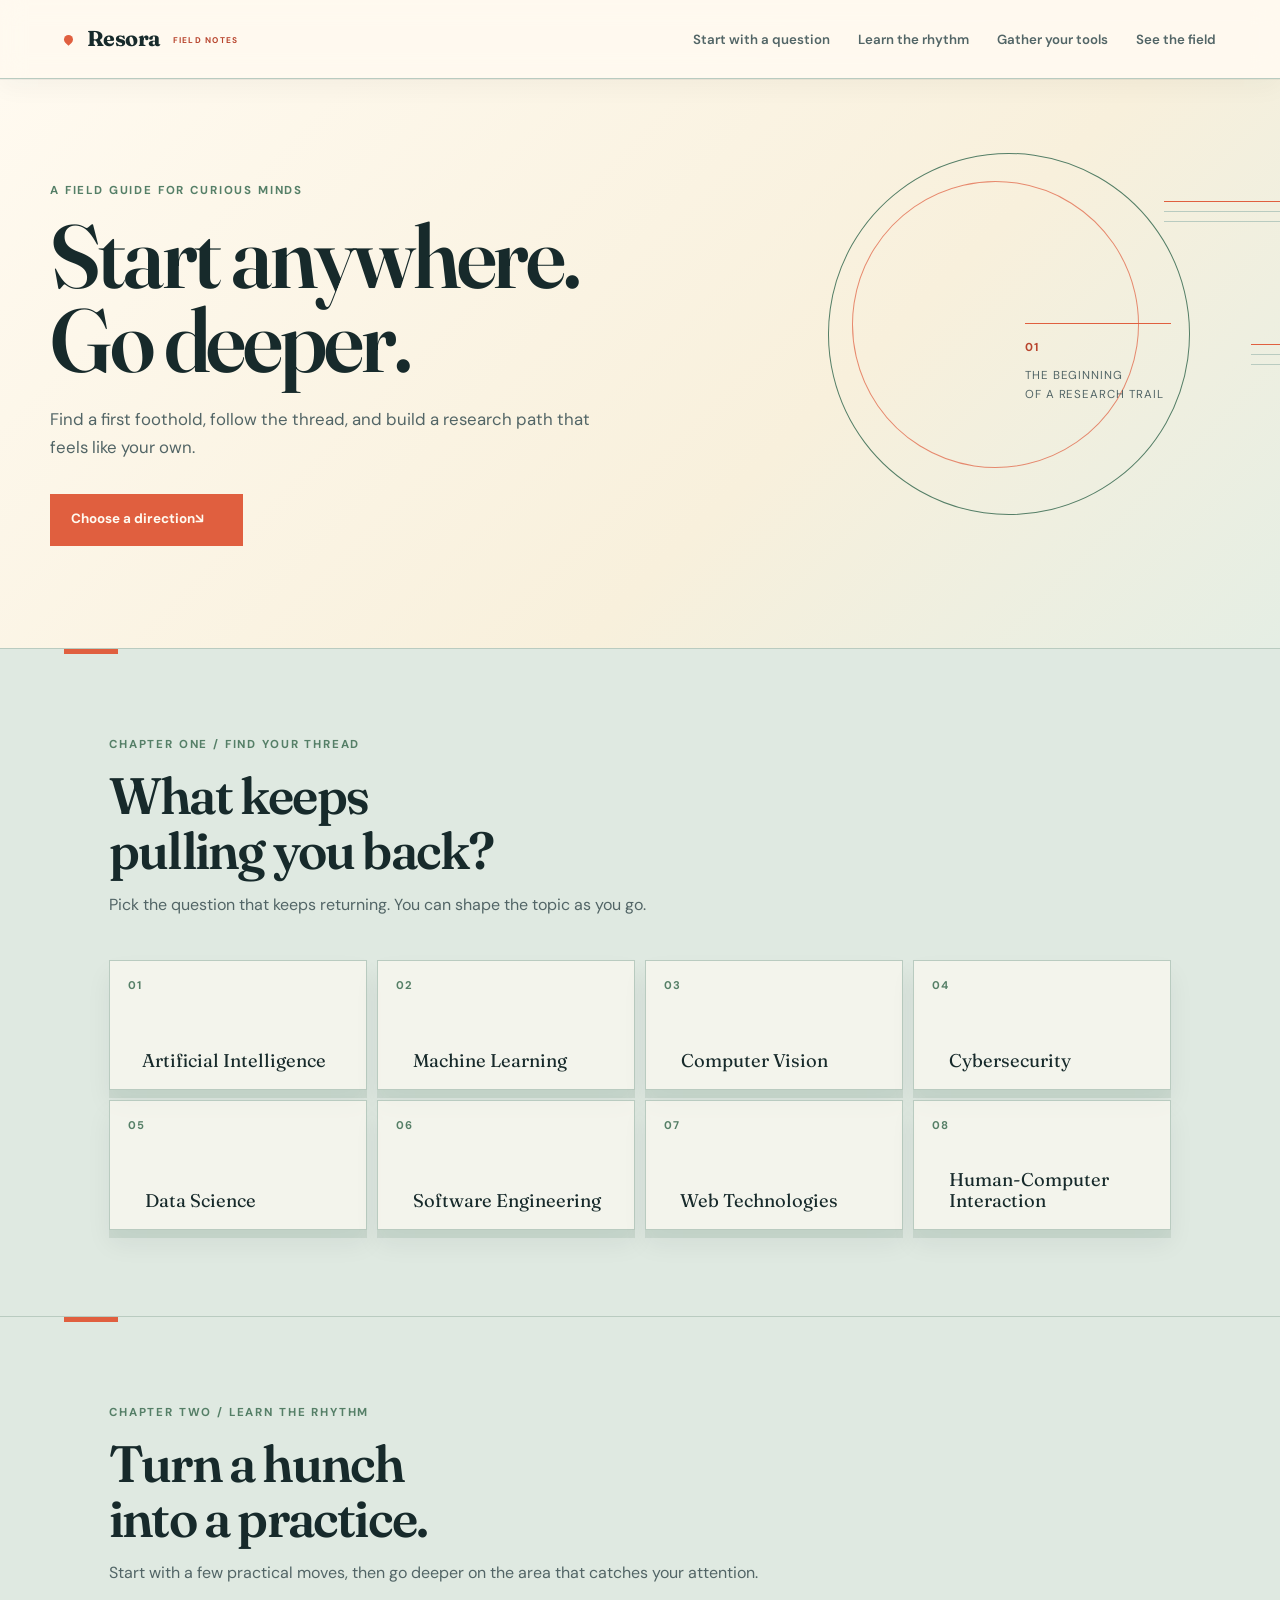
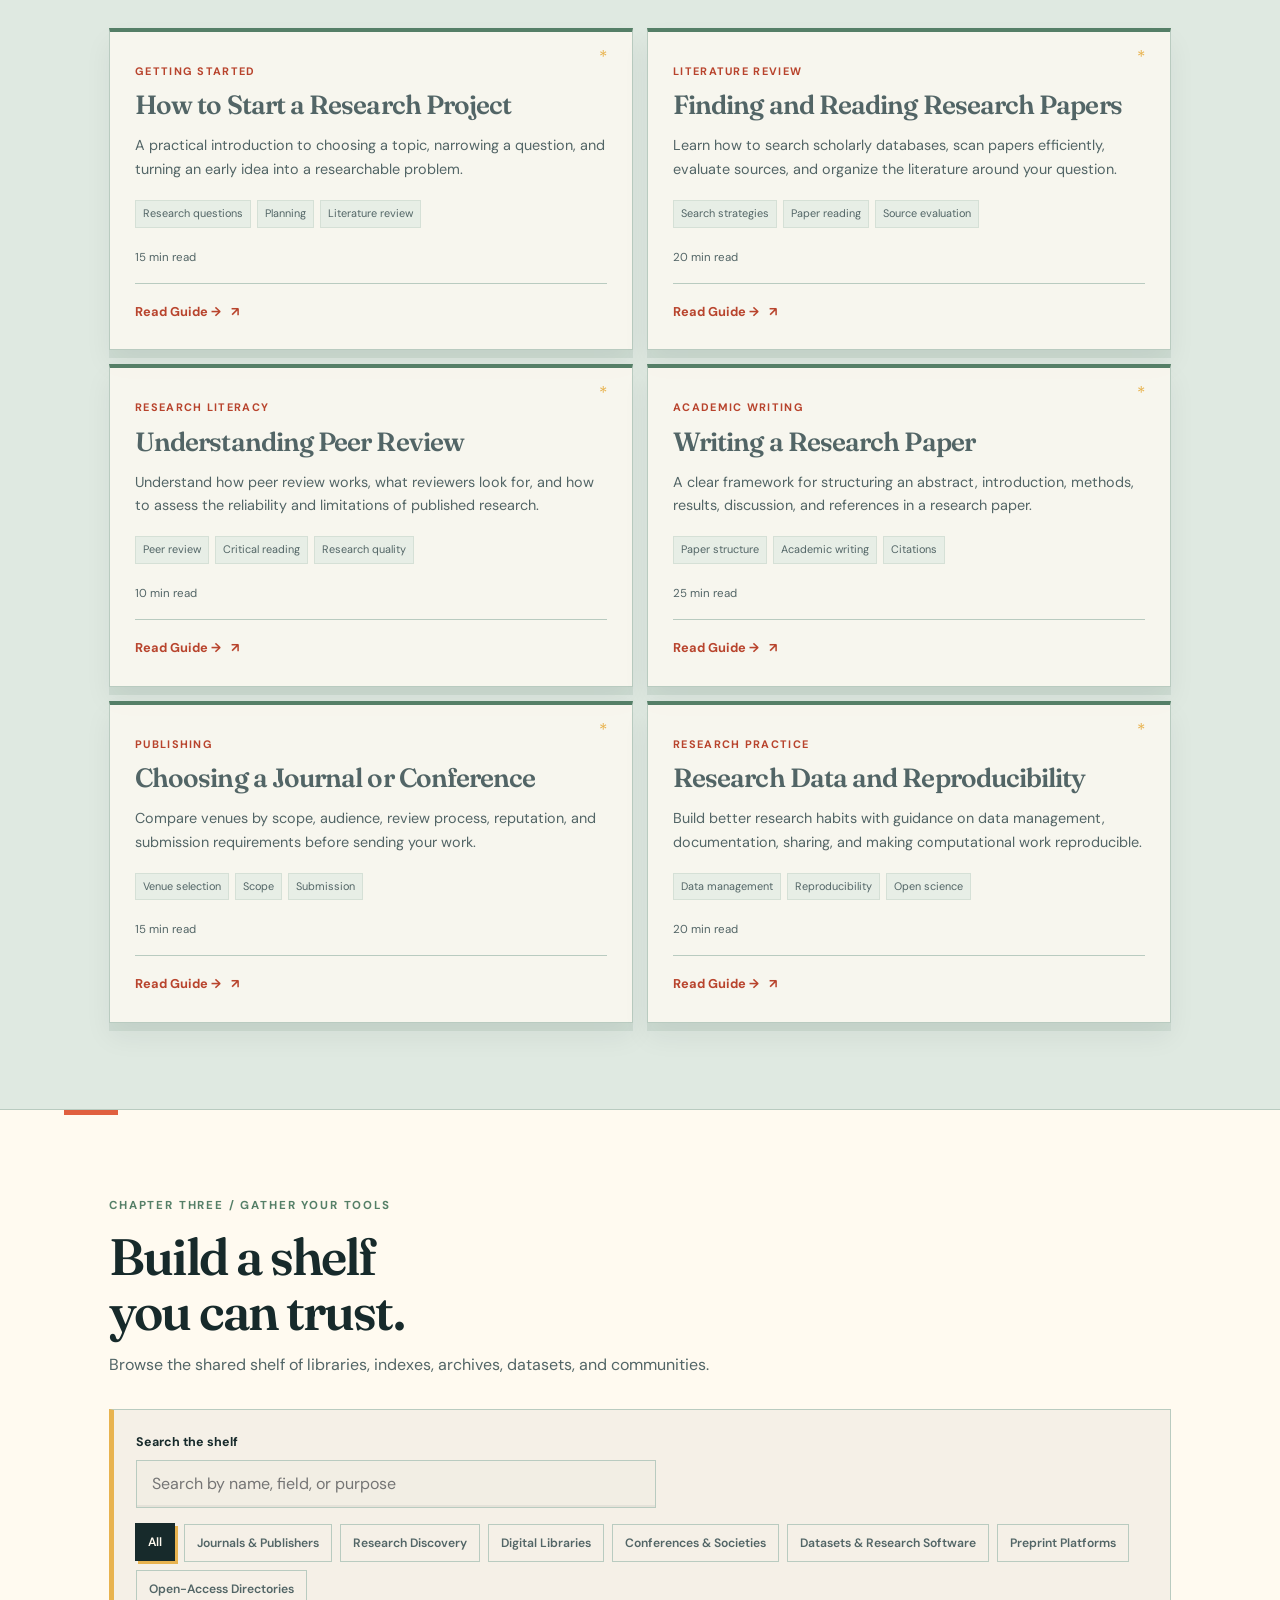
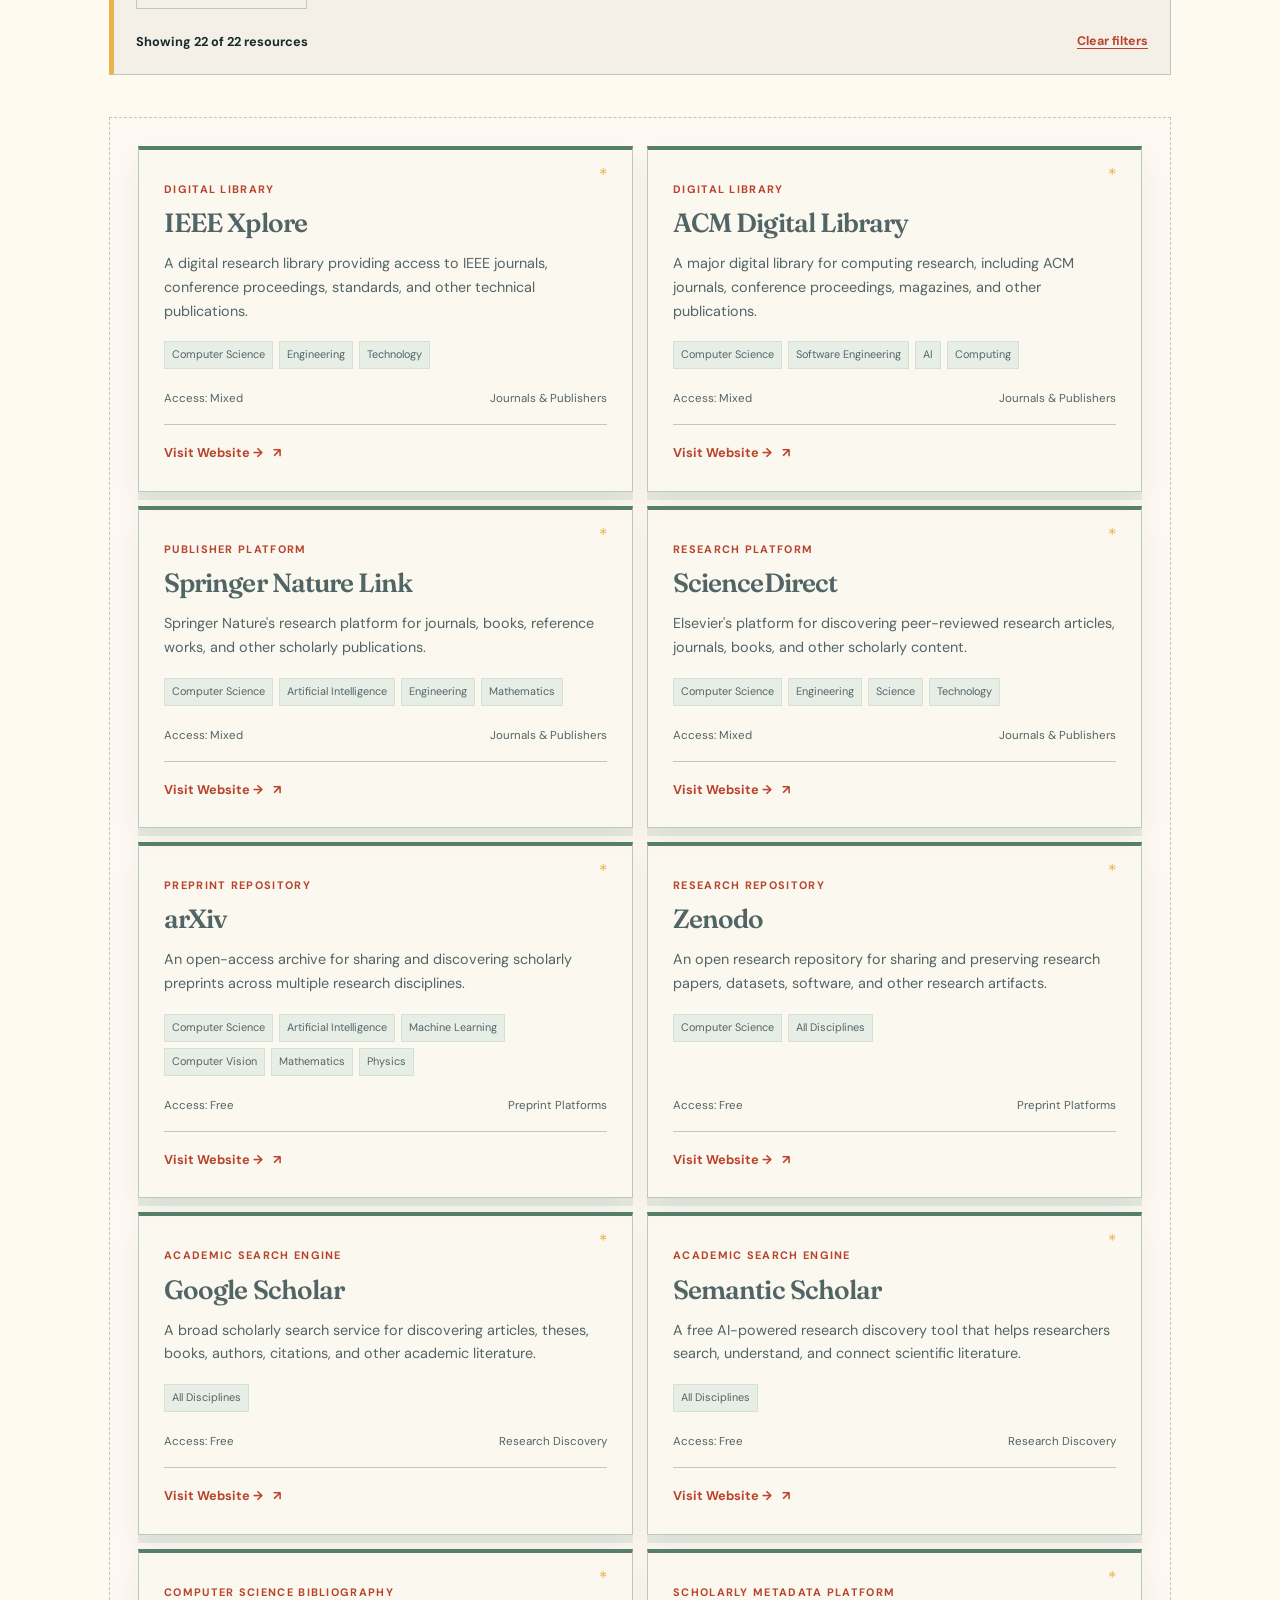
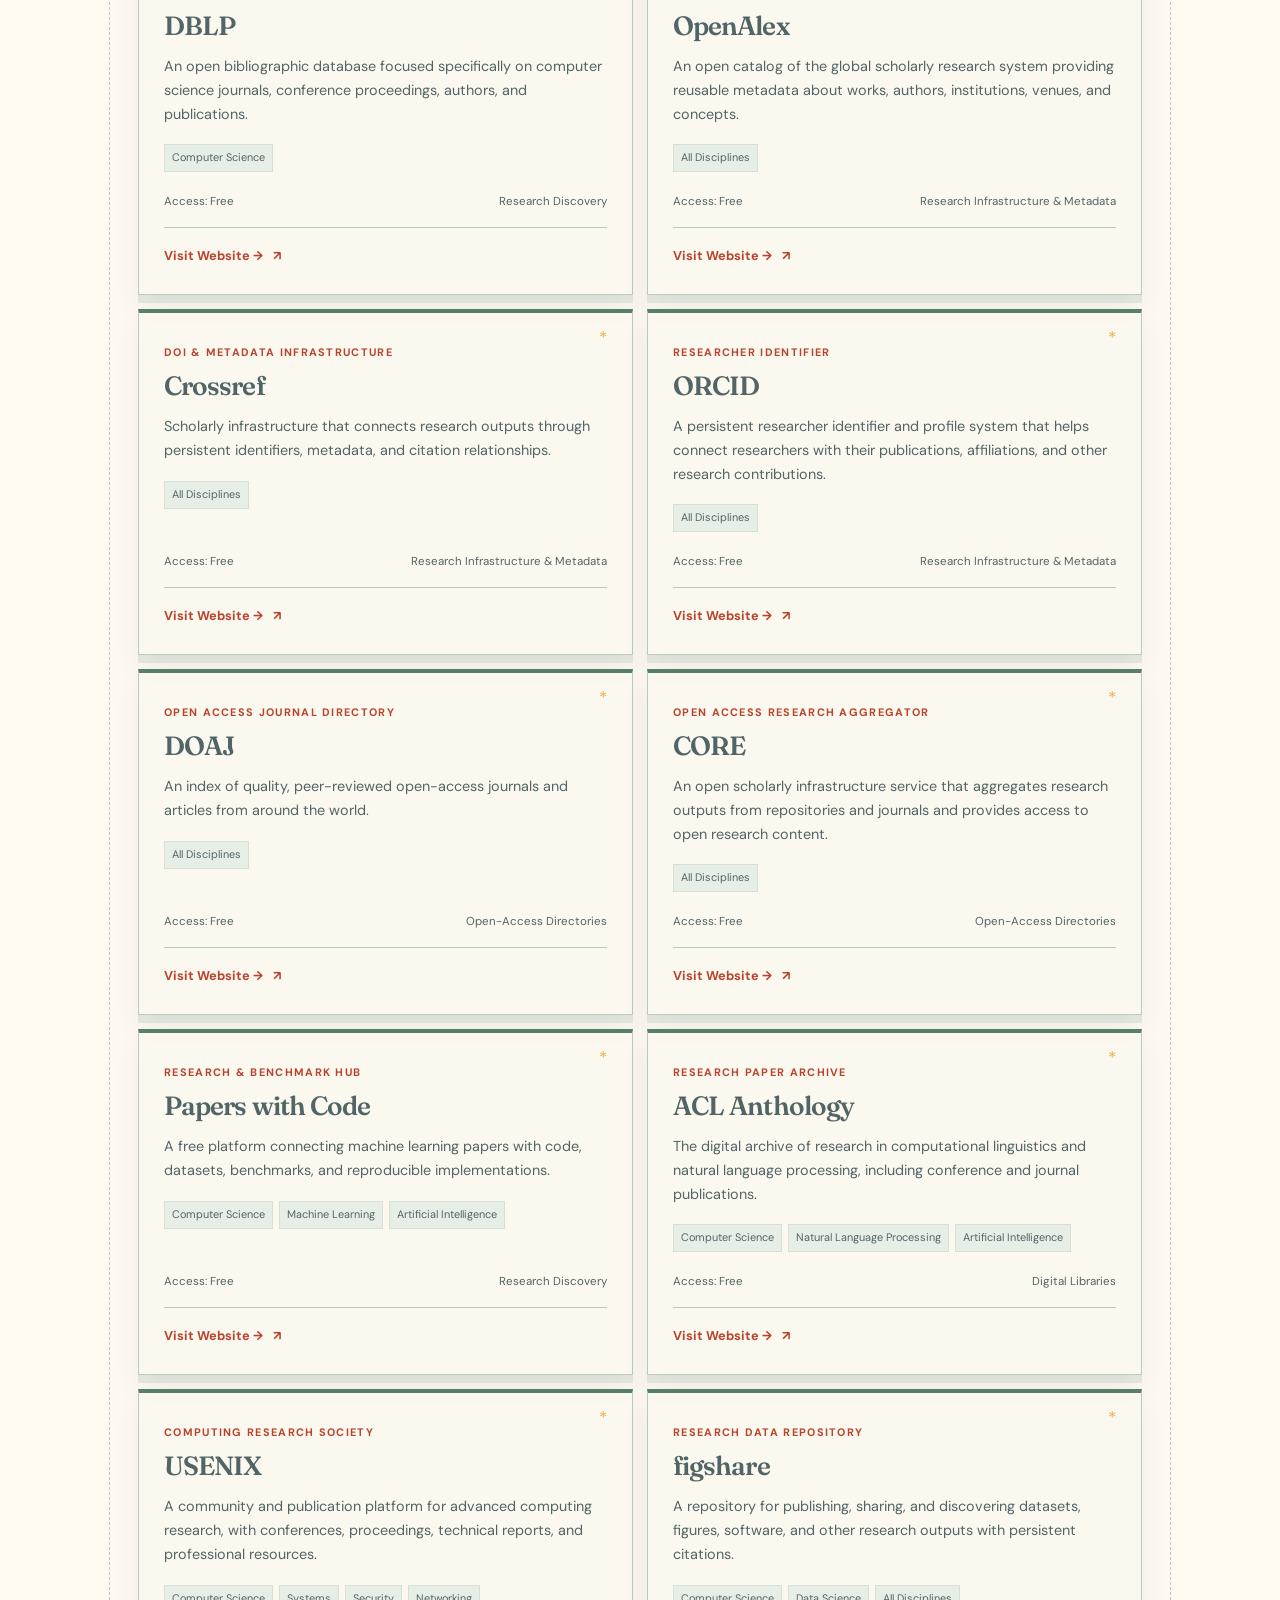
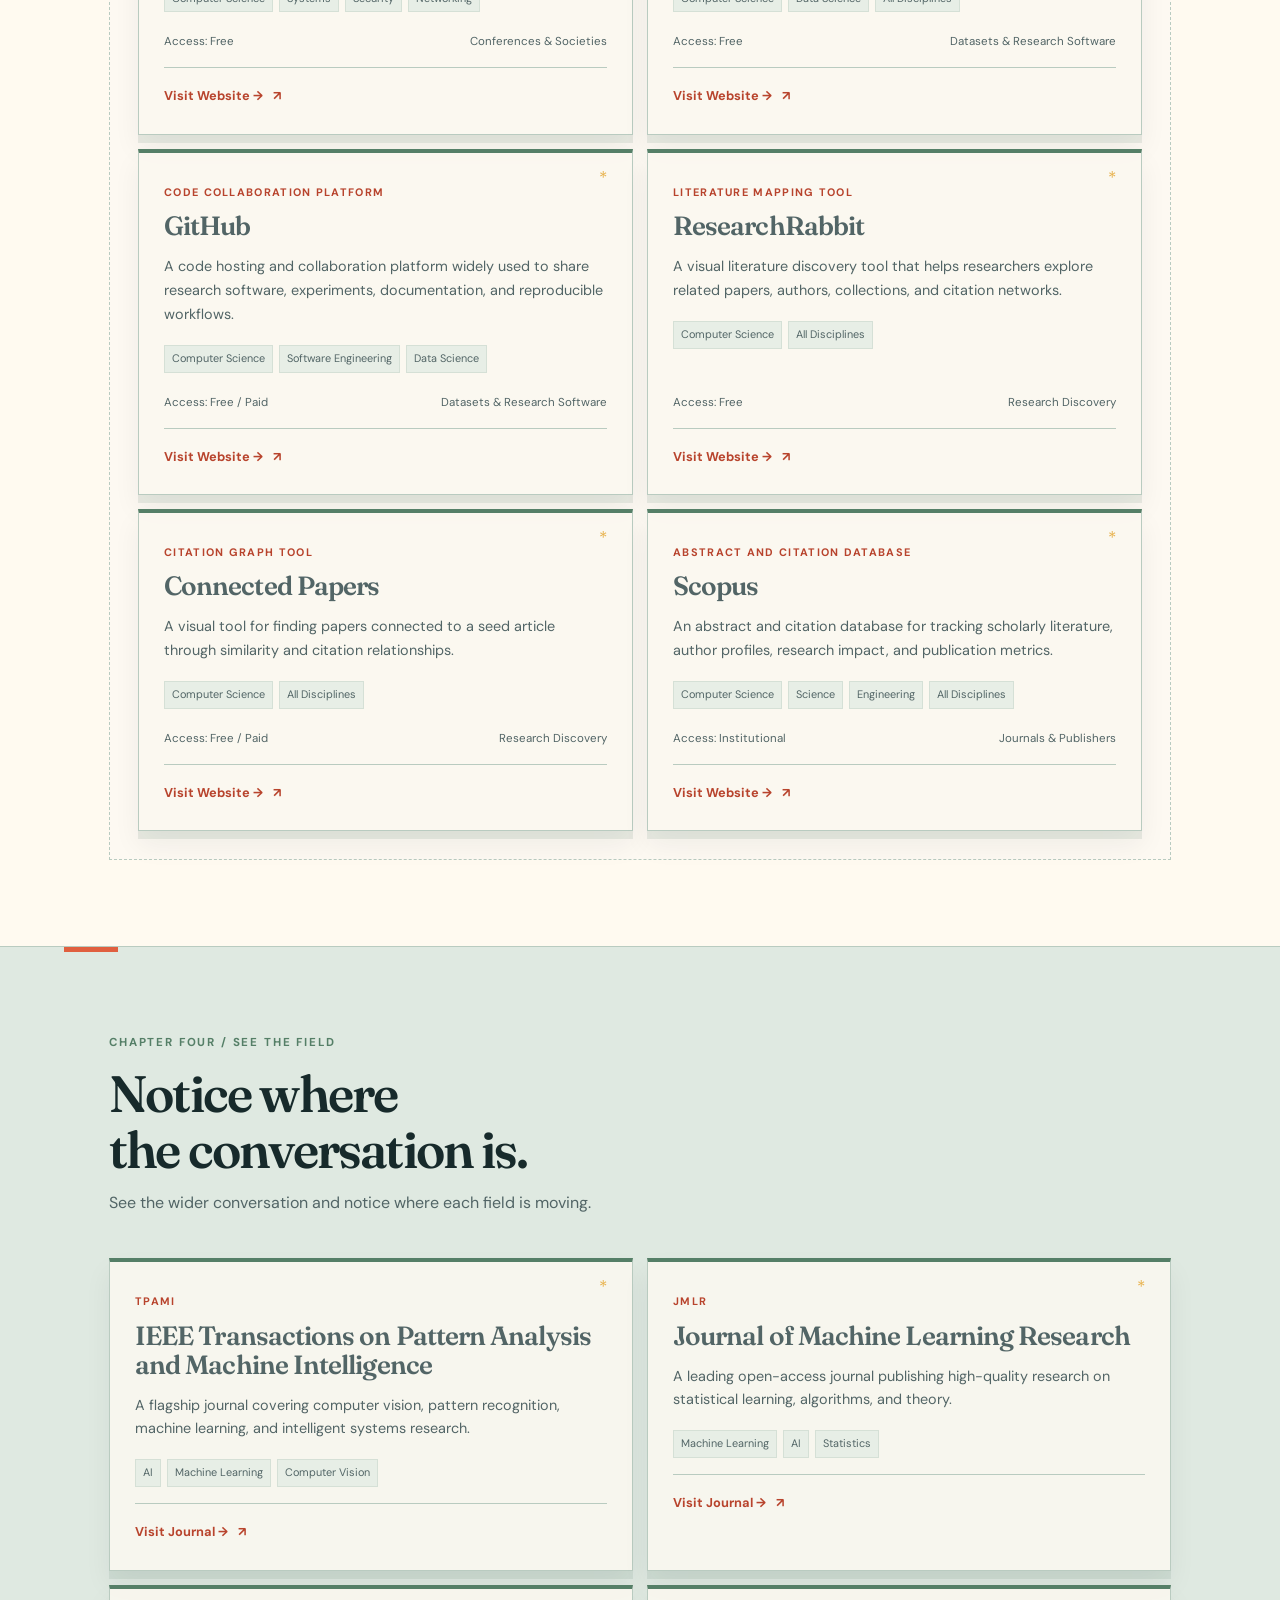
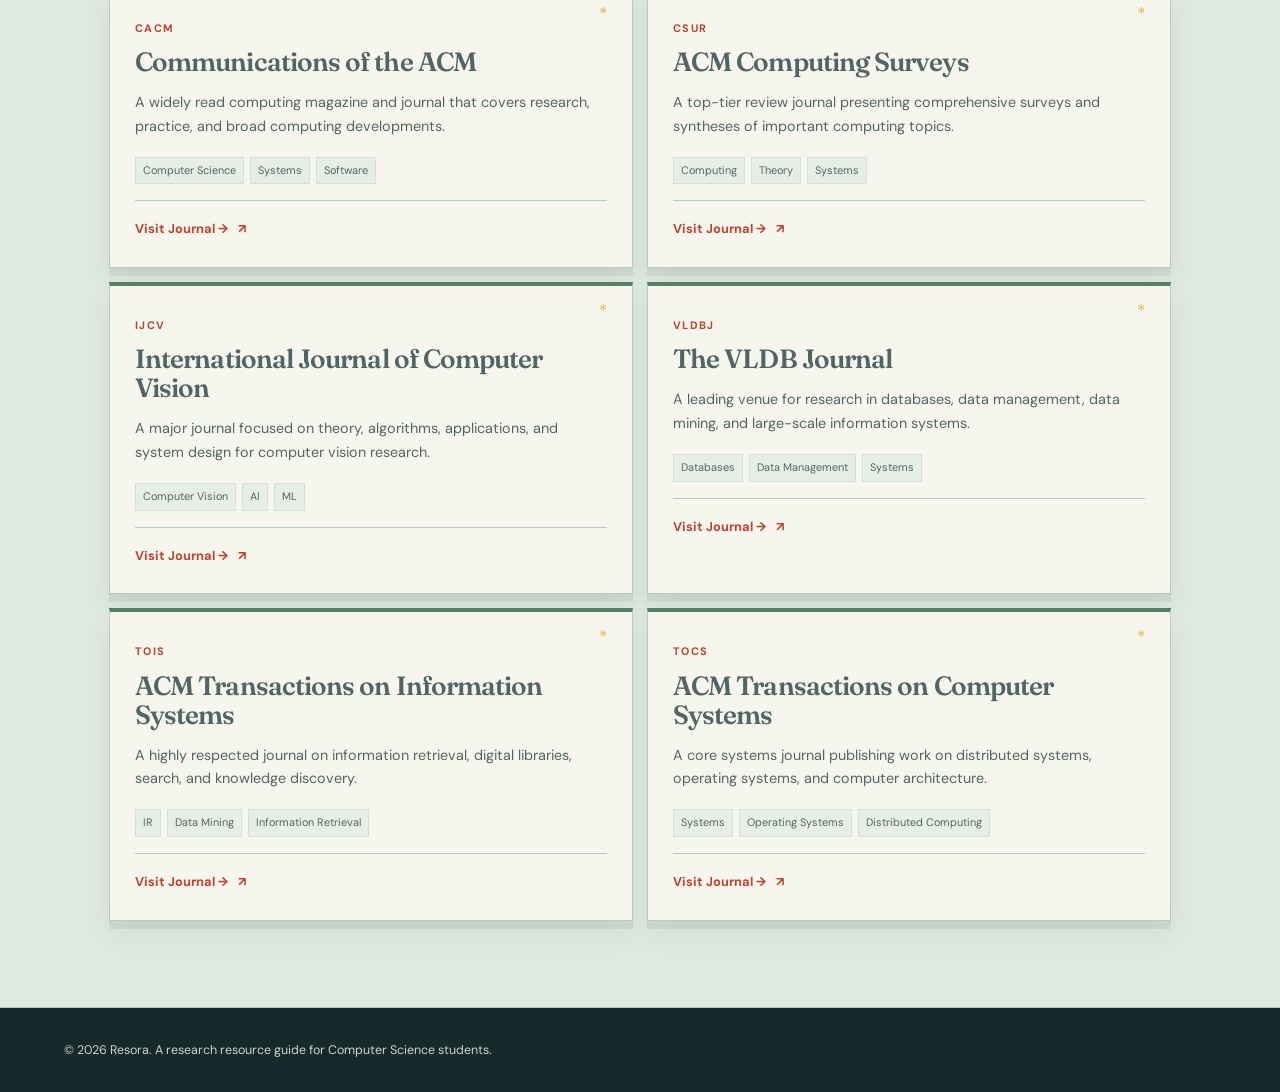
==== index.html @ 079762fa "feat: add resource filter status and clear filters functionality" ====
<!DOCTYPE html>
<html lang="en">
  <head>
    <meta charset="UTF-8" />
    <meta
      name="viewport"
      content="width=device-width, initial-scale=1.0"
    />
    <meta
      name="description"
      content="A curated research resource directory for Computer Science students."
    />
    <title>Resora | Find Your Way Into Research</title>
    <link rel="icon" type="image/png" href="assets/favicon.png" />
    <link rel="stylesheet" href="style.css" />
  </head>

  <body>
    <header>
      <nav>
        <a href="/" aria-label="Research Resources Home">
          Resora
        </a>

        <ul>
          <li>
            <a href="#areas">Start with a question</a>
          </li>
          <li>
            <a href="#guides">Learn the rhythm</a>
          </li>
          <li>
            <a href="#resources">Gather your tools</a>
          </li>
          <li>
            <a href="#journals">See the field</a>
          </li>
        </ul>
      </nav>
    </header>

    <main>
      <section id="hero">
        <div>
          <p class="eyebrow">A field guide for curious minds</p>

          <h1>
            Start anywhere.<br />
            Go deeper.
          </h1>

          <p>
            Find a first foothold, follow the thread, and build a research path
            that feels like your own.
          </p>

          <a href="#areas">Choose a direction <span aria-hidden="true">↘</span></a>
        </div>

        <div class="hero-note" aria-hidden="true">
          <span>01</span>
          <p>the beginning<br />of a research trail</p>
        </div>
      </section>

      <section id="areas">
        <div>
          <p class="eyebrow">Chapter one / find your thread</p>

          <h2>What keeps<br />pulling you back?</h2>

          <p>
            Pick the question that keeps returning. You can shape the topic as
            you go.
          </p>
        </div>

        <div class="area-list">
          <a class="area-card" href="area.html?topic=artificial-intelligence"><span>01</span>Artificial Intelligence</a>
          <a class="area-card" href="area.html?topic=machine-learning"><span>02</span>Machine Learning</a>
          <a class="area-card" href="area.html?topic=computer-vision"><span>03</span>Computer Vision</a>
          <a class="area-card" href="area.html?topic=cybersecurity"><span>04</span>Cybersecurity</a>
          <a class="area-card" href="area.html?topic=data-science"><span>05</span>Data Science</a>
          <a class="area-card" href="area.html?topic=software-engineering"><span>06</span>Software Engineering</a>
          <a class="area-card" href="area.html?topic=web-technologies"><span>07</span>Web Technologies</a>
          <a class="area-card" href="area.html?topic=human-computer-interaction"><span>08</span>Human-Computer Interaction</a>
        </div>
      </section>

      <section id="guides">
        <div>
          <p class="eyebrow">Chapter two / learn the rhythm</p>

          <h2>Turn a hunch<br />into a practice.</h2>

          <p>
            Start with a few practical moves, then go deeper on the area that
            catches your attention.
          </p>
        </div>

        <div id="guide-list">
          <!-- Guide cards will be added with JavaScript -->
        </div>
      </section>

      <section id="resources">
        <div>
          <p class="eyebrow">Chapter three / gather your tools</p>

          <h2>Build a shelf<br />you can trust.</h2>

          <p>
            Browse the shared shelf of libraries, indexes, archives, datasets,
            and communities.
          </p>

          <div class="resource-controls">
            <label class="search-label" for="search-input">Search the shelf</label>
            <input id="search-input" type="search" placeholder="Search by name, field, or purpose" autocomplete="off" />

            <div class="category-list" aria-label="Filter by category">
              <button class="category-btn active" type="button" data-category="All">All</button>
              <button class="category-btn" type="button" data-category="Journals & Publishers">Journals & Publishers</button>
              <button class="category-btn" type="button" data-category="Research Discovery">Research Discovery</button>
              <button class="category-btn" type="button" data-category="Digital Libraries">Digital Libraries</button>
              <button class="category-btn" type="button" data-category="Conferences & Societies">Conferences & Societies</button>
              <button class="category-btn" type="button" data-category="Datasets & Research Software">Datasets & Research Software</button>
              <button class="category-btn" type="button" data-category="Preprint Platforms">Preprint Platforms</button>
              <button class="category-btn" type="button" data-category="Open-Access Directories">Open-Access Directories</button>
            </div>

            <div class="resource-filter-status">
              <p id="resource-count" role="status" aria-live="polite"></p>
              <button id="clear-filters" class="clear-filters" type="button">Clear filters</button>
            </div>
          </div>
        </div>

        <div id="resource-container">
          <!-- Resource cards will be added with JavaScript -->
        </div>
      </section>

      <section id="journals">
        <div>
          <p class="eyebrow">Chapter four / see the field</p>

          <h2>Notice where<br />the conversation is.</h2>

          <p>
            See the wider conversation and notice where each field is moving.
          </p>
        </div>

        <div id="journal-list">
          <!-- Journal cards will be added with JavaScript -->
        </div>
      </section>
    </main>

    <footer>
      <p>
        &copy; 2026 Resora. A research resource guide for Computer Science
        students.
      </p>
    </footer>
    
    <script type="module" src="script.js"></script>
  </body>
</html>
---- style.css ----
@import url('https://fonts.googleapis.com/css2?family=DM+Sans:wght@400;500;600;700&family=Fraunces:opsz,wght@9..144,500;9..144,600;9..144,700&display=swap');

:root {
  --ink: #172a2b;
  --ink-soft: #526566;
  --paper: #f2eee4;
  --paper-light: #fffaf0;
  --paper-deep: #dfe9e1;
  --line: #b9cbc0;
  --accent: #e05f3f;
  --accent-dark: #b8442d;
  --moss: #557f67;
  --signal: #e8b34f;
  --shadow: 0 16px 34px rgba(23, 42, 43, 0.1);
  --max-width: 1180px;
  --serif: "Fraunces", Georgia, serif;
  --sans: "DM Sans", Arial, sans-serif;
}

* {
  margin: 0;
  padding: 0;
  box-sizing: border-box;
}

html {
  scroll-behavior: smooth;
}

body {
  min-width: 320px;
  color: var(--ink);
  background: var(--paper);
  font-family: var(--sans);
  line-height: 1.65;
  background-image: linear-gradient(145deg, rgba(255, 250, 240, 0.7), rgba(223, 233, 225, 0.42));
}

a {
  color: inherit;
  text-decoration: none;
}

button,
input,
select,
textarea {
  font: inherit;
}

header {
  position: sticky;
  top: 0;
  z-index: 10;
  border-bottom: 1px solid var(--line);
  background: rgba(255, 250, 240, 0.9);
  box-shadow: 0 1px 0 rgba(23, 42, 43, 0.05), 0 8px 24px rgba(23, 42, 43, 0.04);
  backdrop-filter: blur(12px);
}

nav,
main > section > div,
footer > p {
  width: min(90%, var(--max-width));
  margin: 0 auto;
}

nav {
  min-height: 78px;
  display: flex;
  align-items: center;
  justify-content: space-between;
  gap: 32px;
}

nav > a {
  color: var(--ink);
  font-family: var(--serif);
  font-size: 1.35rem;
  font-weight: 700;
  letter-spacing: -0.02em;
}

nav > a::after {
  margin-left: 9px;
  color: var(--accent-dark);
  content: "FIELD NOTES";
  font-family: var(--sans);
  font-size: 0.52rem;
  letter-spacing: 0.15em;
  vertical-align: middle;
}

nav > a::before {
  display: inline-block;
  width: 9px;
  height: 9px;
  margin: 0 10px 2px 0;
  content: "";
  background: var(--accent);
  border-radius: 50% 50% 50% 0;
  transform: rotate(-45deg);
}

nav ul {
  display: flex;
  gap: 28px;
  list-style: none;
}

nav li a {
  position: relative;
  color: var(--ink-soft);
  font-size: 0.83rem;
  font-weight: 600;
}

nav li a::after {
  position: absolute;
  right: 0;
  bottom: -8px;
  left: 0;
  height: 2px;
  content: "";
  background: var(--accent);
  transform: scaleX(0);
  transform-origin: left;
  transition: transform 180ms ease;
}

nav li a:hover,
nav li a:focus-visible {
  color: var(--accent-dark);
}

nav li a:hover::after,
nav li a:focus-visible::after {
  transform: scaleX(1);
}

main > section {
  position: relative;
  padding: 86px 50px;
  border-bottom: 1px solid var(--line);
}

main > section:not(#hero)::before {
  position: absolute;
  top: 0;
  left: max(5%, calc((100% - var(--max-width)) / 2));
  width: 54px;
  height: 5px;
  content: "";
  background: var(--accent);
}

main > section > div > p:first-child {
  margin-bottom: 14px;
  color: var(--moss);
  font-size: 0.72rem;
  font-weight: 700;
  letter-spacing: 0.16em;
  text-transform: uppercase;
}

h1,
h2,
h3 {
  font-family: var(--serif);
  font-weight: 600;
  letter-spacing: -0.035em;
}

h2 {
  margin-bottom: 13px;
  font-size: clamp(2rem, 4vw, 3.25rem);
  line-height: 1.08;
}

main > section > div > p:nth-of-type(2) {
  max-width: 650px;
  color: var(--ink-soft);
}

.resource-controls {
  margin-top: 30px;
  padding: 22px;
  border: 1px solid var(--line);
  border-left: 5px solid var(--signal);
  background: rgba(242, 238, 228, 0.72);
}

.search-label {
  display: block;
  margin-bottom: 8px;
  color: var(--ink);
  font-size: 0.78rem;
  font-weight: 700;
}

#search-input {
  width: min(100%, 520px);
  min-height: 48px;
  padding: 0 15px;
  border: 1px solid var(--line);
  color: var(--ink);
  background: var(--paper);
  box-shadow: inset 0 -2px 0 rgba(23, 42, 43, 0.06);
  transition: border-color 180ms ease, box-shadow 180ms ease, background 180ms ease;
}

#search-input:focus {
  outline: 0;
  border-color: var(--accent);
  outline-offset: 2px;
  background: var(--paper-light);
  box-shadow: 0 0 0 3px rgba(224, 95, 63, 0.14), inset 0 -2px 0 var(--accent);
}

.category-list {
  display: flex;
  flex-wrap: wrap;
  gap: 8px;
  margin-top: 16px;
}

.resource-filter-status {
  display: flex;
  align-items: center;
  justify-content: space-between;
  gap: 16px;
  margin-top: 22px;
}

#resource-count {
  color: var(--ink);
  font-size: 0.8rem;
  font-weight: 700;
}

.clear-filters {
  padding: 0;
  border: 0;
  color: var(--accent-dark);
  background: transparent;
  cursor: pointer;
  font-size: 0.78rem;
  font-weight: 700;
  text-decoration: underline;
  text-underline-offset: 3px;
}

.clear-filters:hover,
.clear-filters:focus-visible {
  color: var(--ink);
}

.category-btn {
  padding: 8px 12px;
  border: 1px solid var(--line);
  color: var(--ink-soft);
  background: transparent;
  cursor: pointer;
  font-size: 0.76rem;
  font-weight: 600;
  transition: color 160ms ease, border-color 160ms ease, background 160ms ease, transform 160ms ease;
}

.category-btn:hover,
.category-btn:focus-visible,
.category-btn.active {
  border-color: var(--ink);
  color: var(--paper-light);
  background: var(--ink);
  box-shadow: 3px 3px 0 var(--signal);
  transform: translate(-1px, -1px);
}

#hero {
  position: relative;
  min-height: 570px;
  display: flex;
  align-items: center;
  overflow: hidden;
  background: linear-gradient(135deg, var(--paper-light) 0%, #f8f0dc 62%, #e5eee4 100%);
  perspective: 1000px;
}

#hero::before {
  position: absolute;
  top: 13%;
  right: 7%;
  width: min(29vw, 360px);
  height: min(29vw, 360px);
  border: 1px solid var(--moss);
  border-radius: 50%;
  content: "";
  transform: rotate(8deg);
}

#hero::after {
  position: absolute;
  top: 18%;
  right: 11%;
  width: min(23vw, 285px);
  height: min(23vw, 285px);
  border: 1px solid var(--accent);
  border-radius: 50%;
  content: "";
  opacity: 0.7;
  transform: rotate(-13deg);
}

#hero > div {
  position: relative;
  z-index: 1;
  transform: translateZ(20px);
}

#hero > div::after {
  position: absolute;
  top: 20px;
  right: -230px;
  width: 150px;
  height: 1px;
  content: "";
  background: var(--accent);
  box-shadow: 0 10px 0 var(--line), 0 20px 0 var(--line);
}

#hero h1 {
  max-width: 770px;
  margin-bottom: 25px;
  color: var(--ink);
  font-size: clamp(3.2rem, 7vw, 6.6rem);
  line-height: 0.93;
  text-wrap: balance;
}

#hero h1::first-line {
  color: var(--ink);
}

#hero > div > p:nth-of-type(2) {
  max-width: 570px;
  font-size: 1.05rem;
}

#hero > div > a {
  display: inline-flex;
  align-items: center;
  min-height: 52px;
  margin-top: 32px;
  padding: 0 21px;
  color: var(--paper-light);
  background: var(--accent);
  font-size: 0.84rem;
  font-weight: 700;
  transition: background 180ms ease, transform 180ms ease;
}

#hero > div > a::after {
  margin-left: 18px;
  content: "";
  color: #ffe8da;
  font-size: 1.1rem;
}

#hero > div > a:hover,
#hero > div > a:focus-visible {
  background: var(--accent-dark);
  transform: translateY(-2px);
  box-shadow: 5px 5px 0 var(--signal);
}

#resources {
  background: var(--paper-light);
}

#areas,
#journals,
#guides {
  background: var(--paper-deep);
}

.area-list {
  display: grid;
  grid-template-columns: repeat(4, minmax(0, 1fr));
  gap: 10px;
  margin-top: 42px;
  perspective: 900px;
}

.area-card {
  min-height: 130px;
  display: flex;
  align-items: flex-end;
  padding: 18px;
  border: 1px solid var(--line);
  color: var(--ink);
  background: rgba(251, 248, 240, 0.72);
  font-family: var(--serif);
  font-size: 1.15rem;
  line-height: 1.15;
  box-shadow: 0 8px 0 rgba(85, 127, 103, 0.14), 0 14px 24px rgba(23, 42, 43, 0.06);
  transform: translateZ(0) rotateX(0deg);
  transform-style: preserve-3d;
  transition: color 180ms ease, background 180ms ease, transform 180ms ease, box-shadow 180ms ease;
}

.area-card span {
  align-self: flex-start;
  margin-bottom: auto;
  color: var(--moss);
  font-family: var(--sans);
  font-size: 0.7rem;
  font-weight: 700;
  letter-spacing: 0.1em;
}

.area-card:hover,
.area-card:focus-visible {
  color: var(--paper-light);
  background: var(--accent-dark);
  box-shadow: 0 12px 0 var(--signal), 0 18px 26px rgba(23, 42, 43, 0.14);
  transform: translateY(-5px) rotateX(3deg) rotateY(-2deg);
}

.area-card:hover span,
.area-card:focus-visible span {
  color: #f6d8cb;
}

#resources > div:last-child,
#journal-list,
#guide-list {
  margin-top: 42px;
  min-height: 145px;
  padding: 28px;
  border: 1px dashed var(--line);
  color: var(--ink-soft);
  background: rgba(251, 250, 246, 0.52);
}

#resources > div:last-child::before,
#journal-list::before,
#guide-list::before {
  content: "Curated materials will appear here";
  color: var(--accent-dark);
  font-family: var(--serif);
  font-size: 1.2rem;
}

#journal-list.has-content::before,
#guide-list.has-content::before,
#resource-container::before {
  display: none;
}

#resource-container,
#journal-list,
#guide-list {
  display: grid;
  grid-template-columns: repeat(2, minmax(0, 1fr));
  gap: 14px;
  min-height: 0;
  padding: 0;
  border: 0;
  background: transparent;
  perspective: 1100px;
}

.resource-card,
.journal-card,
.guide-card {
  display: flex;
  min-height: 290px;
  flex-direction: column;
  padding: 25px;
  border: 1px solid var(--line);
  border-top: 4px solid var(--moss);
  background: rgba(251, 248, 240, 0.88);
  box-shadow: 0 8px 0 rgba(85, 127, 103, 0.12), 0 14px 26px rgba(23, 42, 43, 0.06);
  transform: translateZ(0) rotateX(0deg);
  transform-style: preserve-3d;
  transition: border-color 180ms ease, box-shadow 180ms ease, transform 180ms ease;
}

.resource-card:hover,
.journal-card:hover,
.guide-card:hover,
.area-result:hover {
  border-color: var(--accent);
  box-shadow: 0 12px 0 rgba(224, 95, 63, 0.3), var(--shadow);
  transform: translateY(-6px) rotateX(2deg) rotateY(-1deg);
}

.resource-card::before,
.journal-card::before,
.guide-card::before,
.area-result::before {
  align-self: flex-end;
  color: var(--signal);
  content: "*";
  font-size: 1.1rem;
  line-height: 0;
}

.journal-card {
  min-height: 245px;
}

.guide-card {
  min-height: 270px;
}

.resource-type {
  color: var(--accent-dark);
  font-size: 0.68rem;
  font-weight: 700;
  letter-spacing: 0.12em;
  text-transform: uppercase;
}

.resource-card h3,
.journal-card h3,
.guide-card h3 {
  margin-top: 7px;
  font-size: 1.65rem;
  line-height: 1.1;
}

.resource-description {
  margin-top: 15px;
  color: var(--ink-soft);
  font-size: 0.9rem;
}

.resource-fields {
  display: flex;
  flex-wrap: wrap;
  gap: 6px;
  margin-top: 18px;
}

.resource-fields span {
  padding: 4px 7px;
  color: var(--ink-soft);
  background: #e7eee6;
  font-size: 0.68rem;
  border: 1px solid rgba(85, 127, 103, 0.12);
}

.resource-info {
  display: flex;
  justify-content: space-between;
  gap: 12px;
  margin-top: auto;
  padding-top: 20px;
  color: var(--ink-soft);
  font-size: 0.72rem;
}

.guide-info {
  margin-top: auto;
  padding-top: 20px;
  color: var(--ink-soft);
  font-size: 0.72rem;
}

.resource-actions {
  margin-top: 16px;
  padding-top: 14px;
  border-top: 1px solid var(--line);
}

.resource-actions a {
  color: var(--accent-dark);
  font-size: 0.8rem;
  font-weight: 700;
}

.resource-actions a:hover,
.resource-actions a:focus-visible {
  color: var(--ink);
}

.resource-actions a::after,
.area-result a::after {
  display: inline-block;
  margin-left: 7px;
  content: "↗";
  transition: transform 180ms ease;
}

.resource-actions a:hover::after,
.area-result a:hover::after {
  transform: translate(3px, -3px);
}

.no-results {
  grid-column: 1 / -1;
  padding: 30px;
  border: 1px dashed var(--line);
  background: rgba(251, 248, 240, 0.72);
  color: var(--ink-soft);
}

.no-results h3 {
  margin-bottom: 12px;
  color: var(--ink);
  font-size: 1.5rem;
}

.no-results ul {
  margin-top: 4px;
  padding-left: 20px;
}

footer {
  padding: 32px 0;
  color: #cdd2ce;
  background: var(--ink);
}

.hero-note {
  position: absolute;
  right: max(5%, calc((100% - var(--max-width)) / 2));
  bottom: 15%;
  width: 150px;
  padding-top: 14px;
  border-top: 1px solid var(--accent);
  color: var(--ink-soft);
  font-size: 0.72rem;
  letter-spacing: 0.08em;
  text-transform: uppercase;
}

.hero-note span {
  display: block;
  margin-bottom: 9px;
  color: var(--accent-dark);
  font-weight: 700;
}

.area-page {
  min-height: 100vh;
}

.area-hero {
  position: relative;
  overflow: hidden;
  padding: 112px 0 82px;
  background: linear-gradient(135deg, var(--paper-light), #e5eee4);
}

.area-hero::after {
  position: absolute;
  right: 8%;
  bottom: -115px;
  width: 310px;
  height: 310px;
  border: 1px solid var(--accent);
  border-radius: 50%;
  content: "";
  opacity: 0.5;
}

.area-hero-inner,
.area-content,
.area-footer {
  width: min(90%, var(--max-width));
  margin: 0 auto;
}

.area-back {
  display: inline-flex;
  margin-bottom: 52px;
  color: var(--accent-dark);
  font-size: 0.78rem;
  font-weight: 700;
}

.area-back::before {
  margin-right: 10px;
  content: "←";
}

.area-hero h1 {
  max-width: 800px;
  margin-bottom: 22px;
  font-size: clamp(3.2rem, 8vw, 7rem);
  line-height: 0.92;
}

.area-intro {
  max-width: 620px;
  color: var(--ink-soft);
  font-size: 1.05rem;
}

.area-content {
  display: grid;
  grid-template-columns: minmax(180px, 0.7fr) minmax(0, 2fr);
  gap: 60px;
  padding-top: 78px;
  padding-bottom: 112px;
}

.area-sidebar {
  align-self: start;
  position: sticky;
  top: 110px;
  padding-top: 12px;
  border-top: 1px solid var(--accent);
  border-bottom: 1px solid var(--line);
  padding-bottom: 18px;
}

.area-sidebar p {
  margin-bottom: 10px;
  color: var(--moss);
  font-size: 0.7rem;
  font-weight: 700;
  letter-spacing: 0.14em;
  text-transform: uppercase;
}

.area-sidebar span {
  color: var(--ink-soft);
  font-family: var(--serif);
  font-size: 1.25rem;
}

.area-section + .area-section {
  position: relative;
  margin-top: 72px;
  padding-top: 28px;
  border-top: 1px dashed var(--line);
}

.area-section h2 {
  margin-bottom: 24px;
  font-size: clamp(2rem, 4vw, 3.4rem);
}

.area-section > p {
  max-width: 650px;
  color: var(--ink-soft);
}

.area-results {
  display: grid;
  grid-template-columns: repeat(2, minmax(0, 1fr));
  gap: 14px;
  margin-top: 28px;
  perspective: 1000px;
}

.area-result {
  display: flex;
  min-height: 190px;
  flex-direction: column;
  padding: 21px;
  border: 1px solid var(--line);
  border-top: 4px solid var(--signal);
  background: rgba(251, 248, 240, 0.78);
  box-shadow: 0 8px 0 rgba(224, 95, 63, 0.12), 0 14px 24px rgba(23, 42, 43, 0.06);
  transform: translateZ(0) rotateX(0deg);
  transform-style: preserve-3d;
  transition: border-color 180ms ease, box-shadow 180ms ease, transform 180ms ease;
}

.area-result small {
  color: var(--moss);
  font-size: 0.68rem;
  font-weight: 700;
  letter-spacing: 0.12em;
  text-transform: uppercase;
}

.area-result h3 {
  margin-top: 10px;
  font-size: 1.3rem;
  line-height: 1.1;
}

.area-result p {
  margin-top: 12px;
  color: var(--ink-soft);
  font-size: 0.84rem;
}

.area-result a {
  margin-top: auto;
  padding-top: 18px;
  color: var(--accent-dark);
  font-size: 0.75rem;
  font-weight: 700;
}

.area-footer {
  padding: 28px 0 42px;
  border-top: 1px solid var(--line);
  color: var(--ink-soft);
  font-size: 0.78rem;
}

footer > p {
  font-size: 0.78rem;
}

@media (prefers-reduced-motion: no-preference) {
  #hero > div,
  .area-hero-inner {
    animation: arrive 700ms ease both;
  }

  .area-card,
  .resource-card,
  .journal-card,
  .guide-card,
  .area-result {
    animation: card-arrive 500ms ease both;
  }

  .area-card:nth-child(2),
  .resource-card:nth-child(2),
  .journal-card:nth-child(2),
  .guide-card:nth-child(2),
  .area-result:nth-child(2) {
    animation-delay: 70ms;
  }

  .area-card:nth-child(3),
  .resource-card:nth-child(3),
  .journal-card:nth-child(3),
  .guide-card:nth-child(3),
  .area-result:nth-child(3) {
    animation-delay: 140ms;
  }
}

@keyframes arrive {
  from { opacity: 0; transform: translateY(16px); }
  to { opacity: 1; transform: translateY(0); }
}

@keyframes card-arrive {
  from { opacity: 0; transform: translateY(10px); }
  to { opacity: 1; transform: translateY(0); }
}

@media (max-width: 760px) {
  nav {
    min-height: 68px;
  }

  nav ul {
    display: none;
  }

  main > section {
    padding: 64px 0;
  }

  #hero {
    min-height: 520px;
  }

  .hero-note {
    right: 7%;
    bottom: 9%;
  }

  #hero::before {
    top: auto;
    right: -90px;
    bottom: -50px;
    width: 270px;
    height: 270px;
  }

  #hero::after {
    top: auto;
    right: -62px;
    bottom: -22px;
    width: 215px;
    height: 215px;
  }

  #hero h1 {
    max-width: 560px;
    font-size: clamp(3rem, 14vw, 5rem);
  }

  #hero > div::after {
    display: none;
  }

  #resource-container,
  #journal-list,
  #guide-list,
  .area-list {
    grid-template-columns: 1fr;
  }

  .area-hero {
    padding: 72px 0 64px;
  }

  .area-content {
    display: block;
    padding-top: 58px;
    padding-bottom: 80px;
  }

  .area-sidebar {
    position: static;
    margin-bottom: 58px;
  }

  .area-results {
    grid-template-columns: 1fr;
  }
}

@media (prefers-reduced-motion: reduce) {
  .area-card,
  .resource-card,
  .journal-card,
  .guide-card,
  .area-result {
    transform: none;
    transition: none;
  }
}

@media (min-width: 481px) and (max-width: 900px) {
  .area-list {
    grid-template-columns: repeat(2, minmax(0, 1fr));
  }
}

@media (max-width: 480px) {
  nav,
  main > section > div,
  footer > p {
    width: 86%;
  }

  #hero {
    min-height: 550px;
  }

  #hero h1 {
    font-size: 3.25rem;
  }

  #resources > div:last-child,
  #journal-list,
  #guide-list {
    padding: 22px;
  }
}
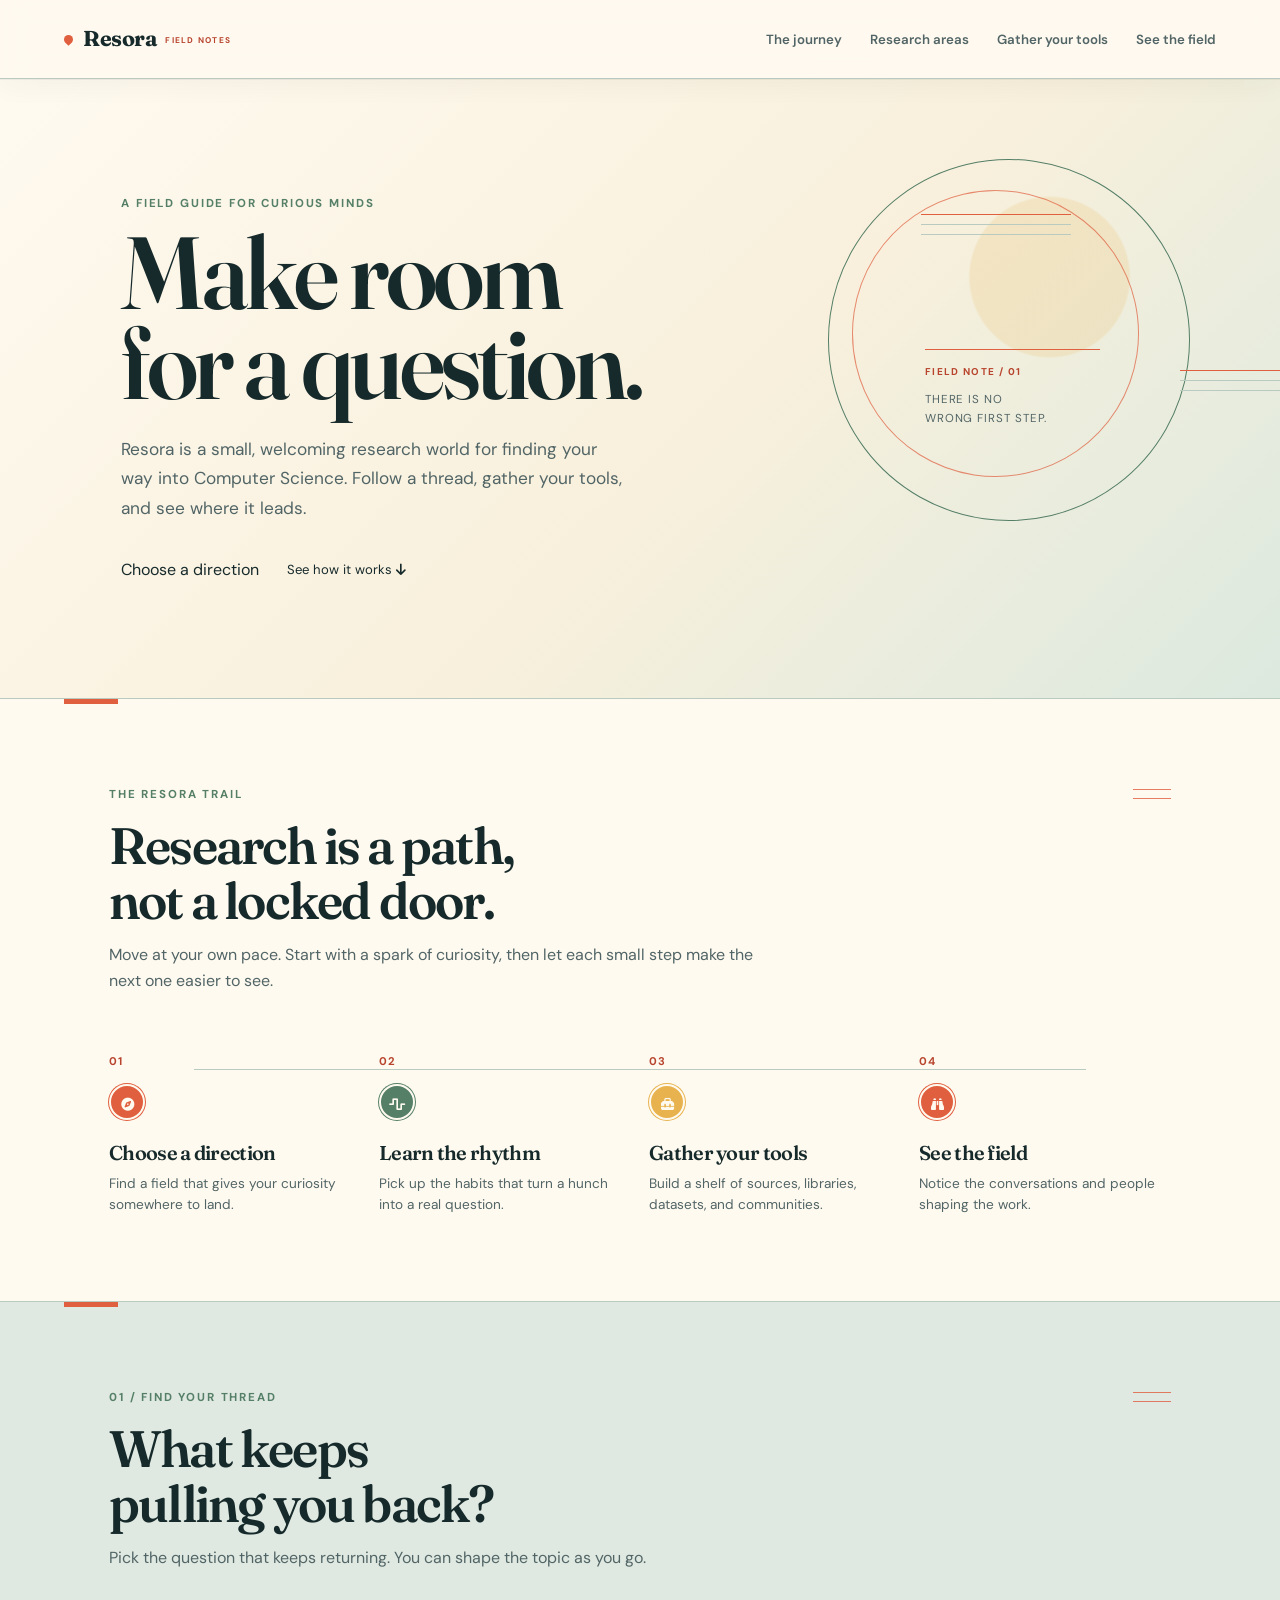
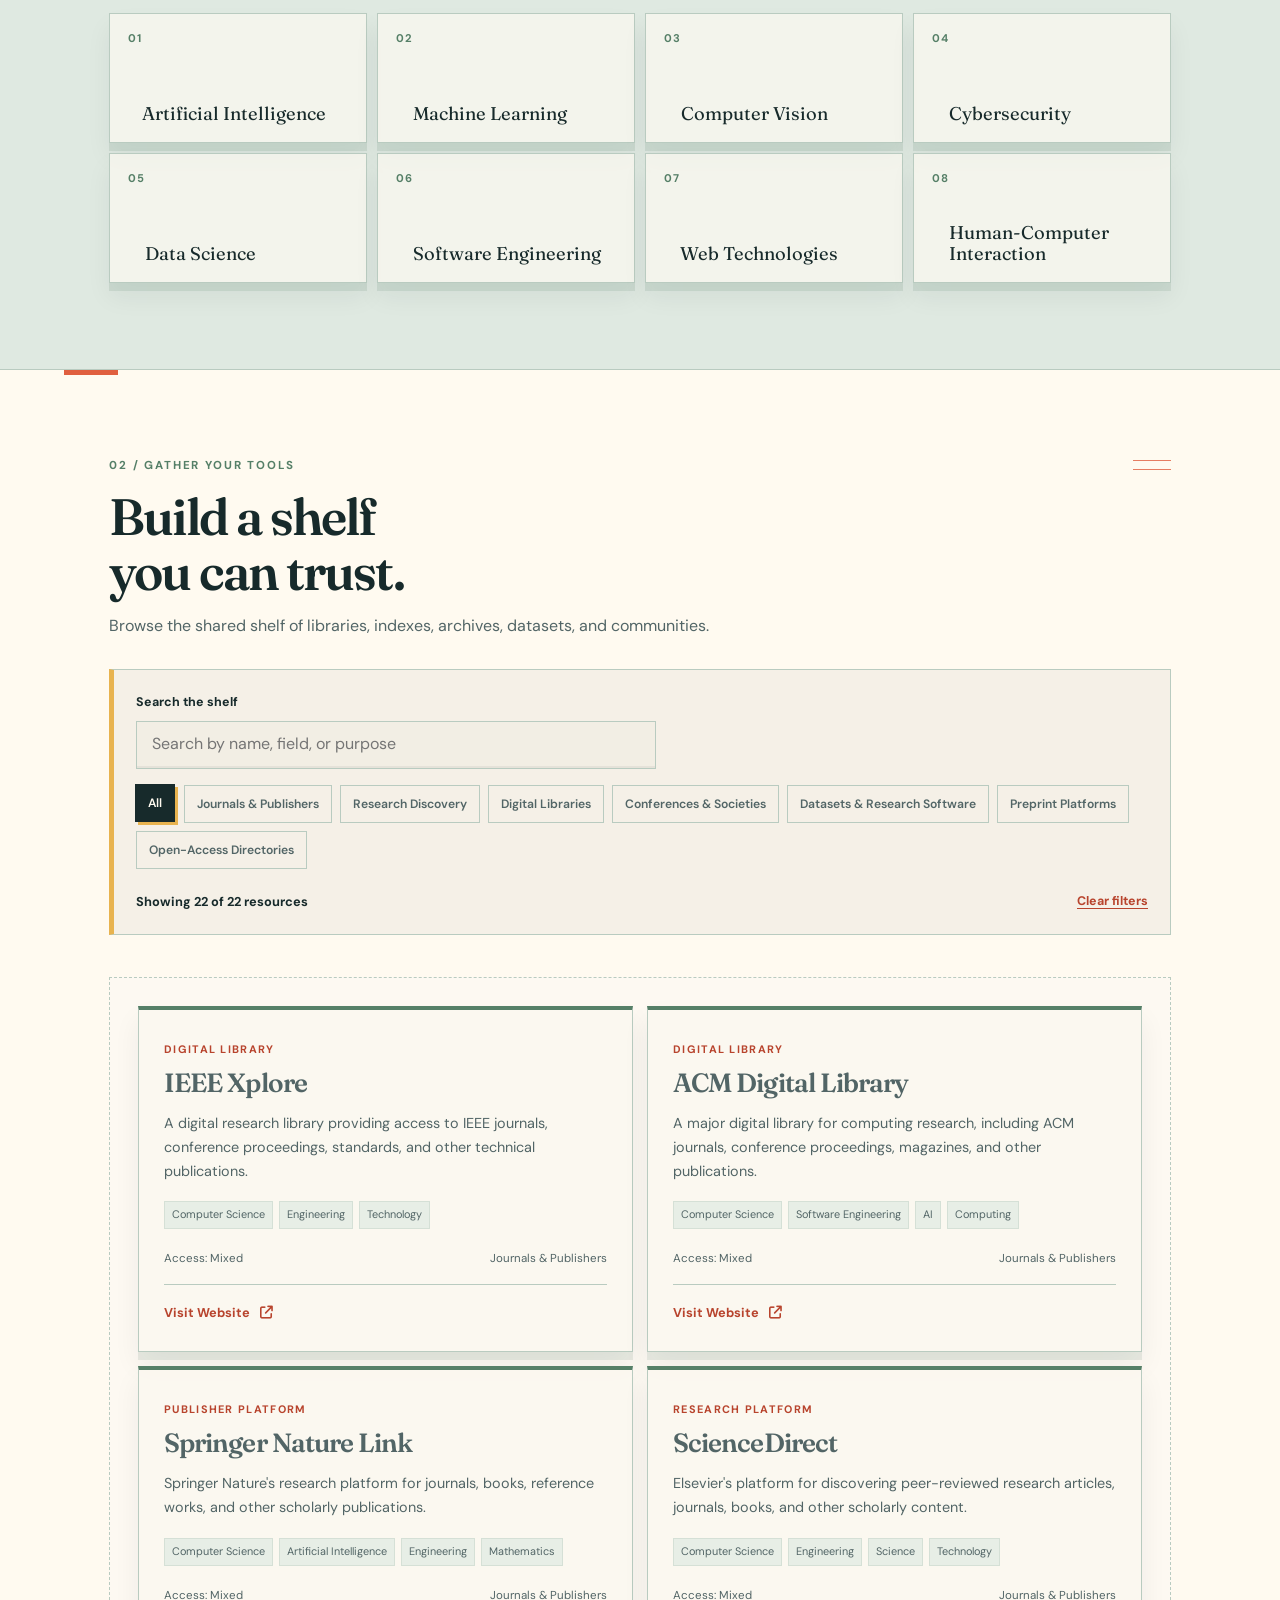
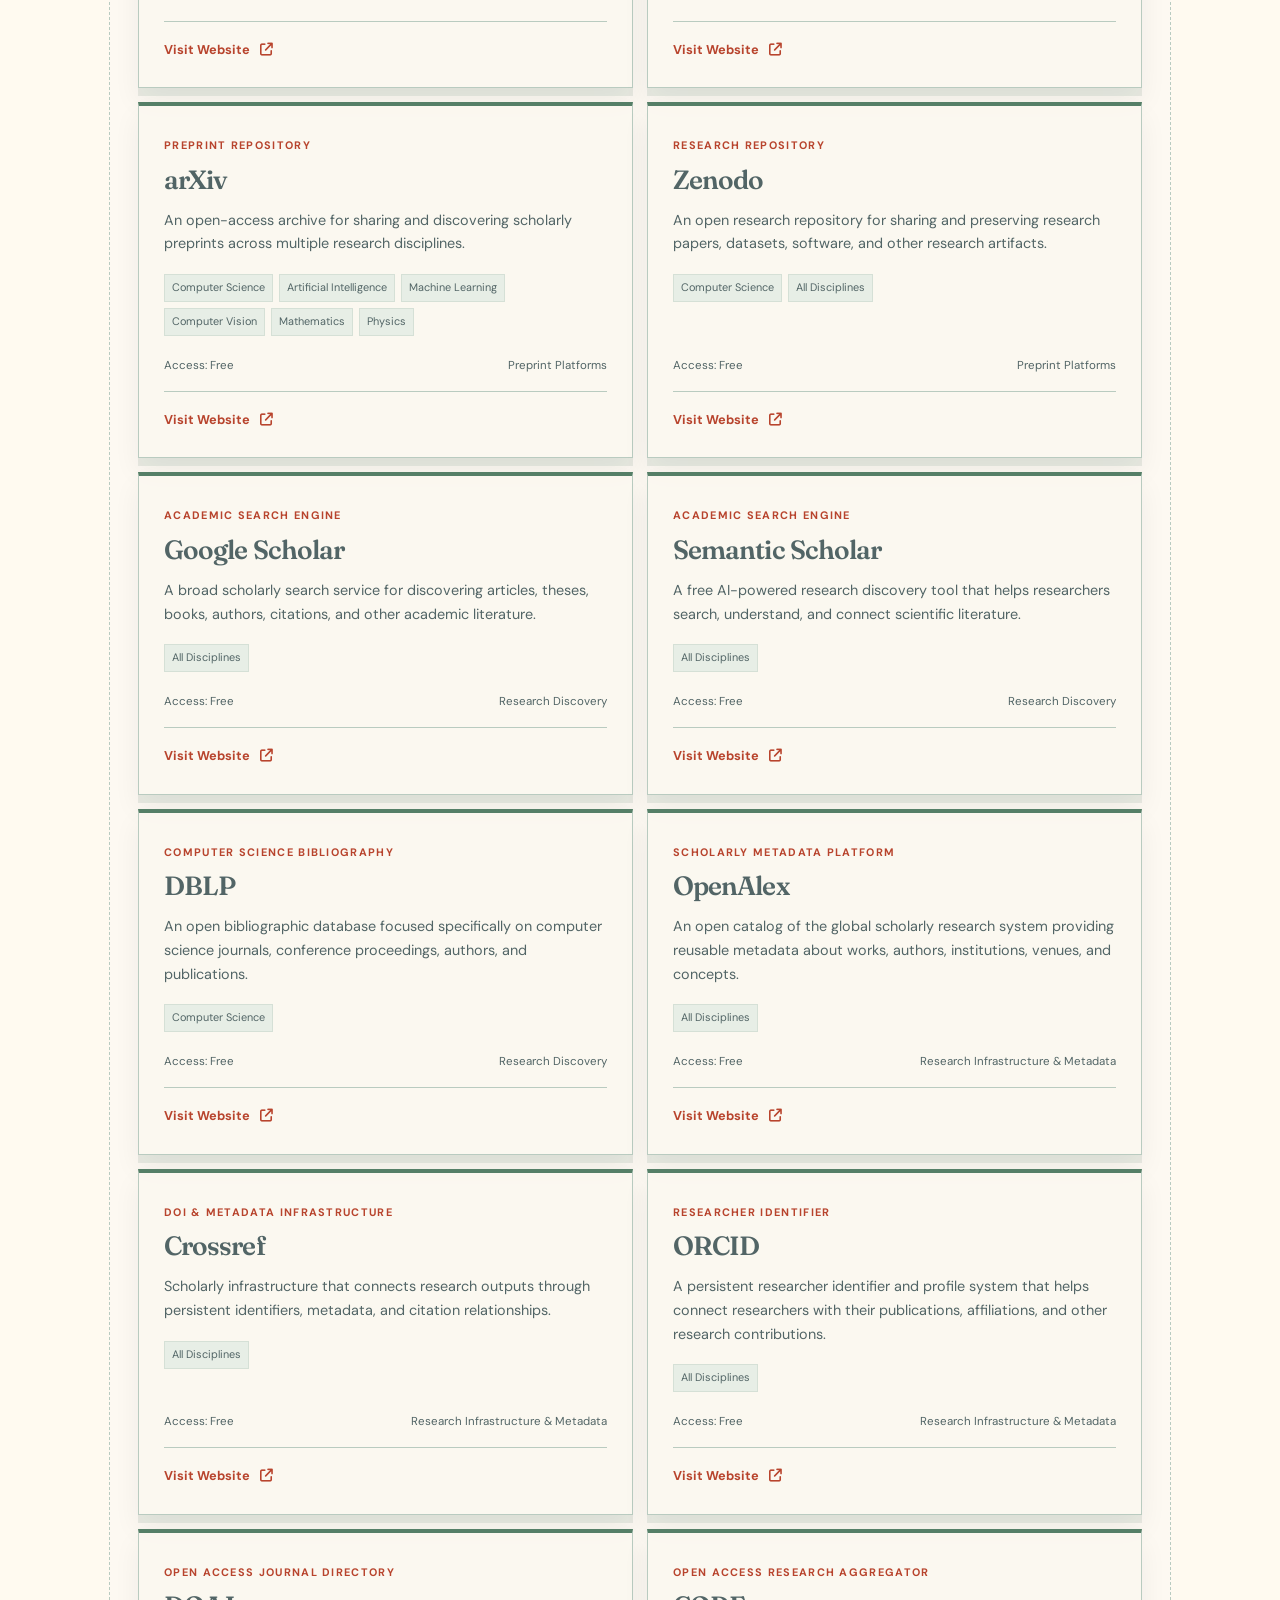
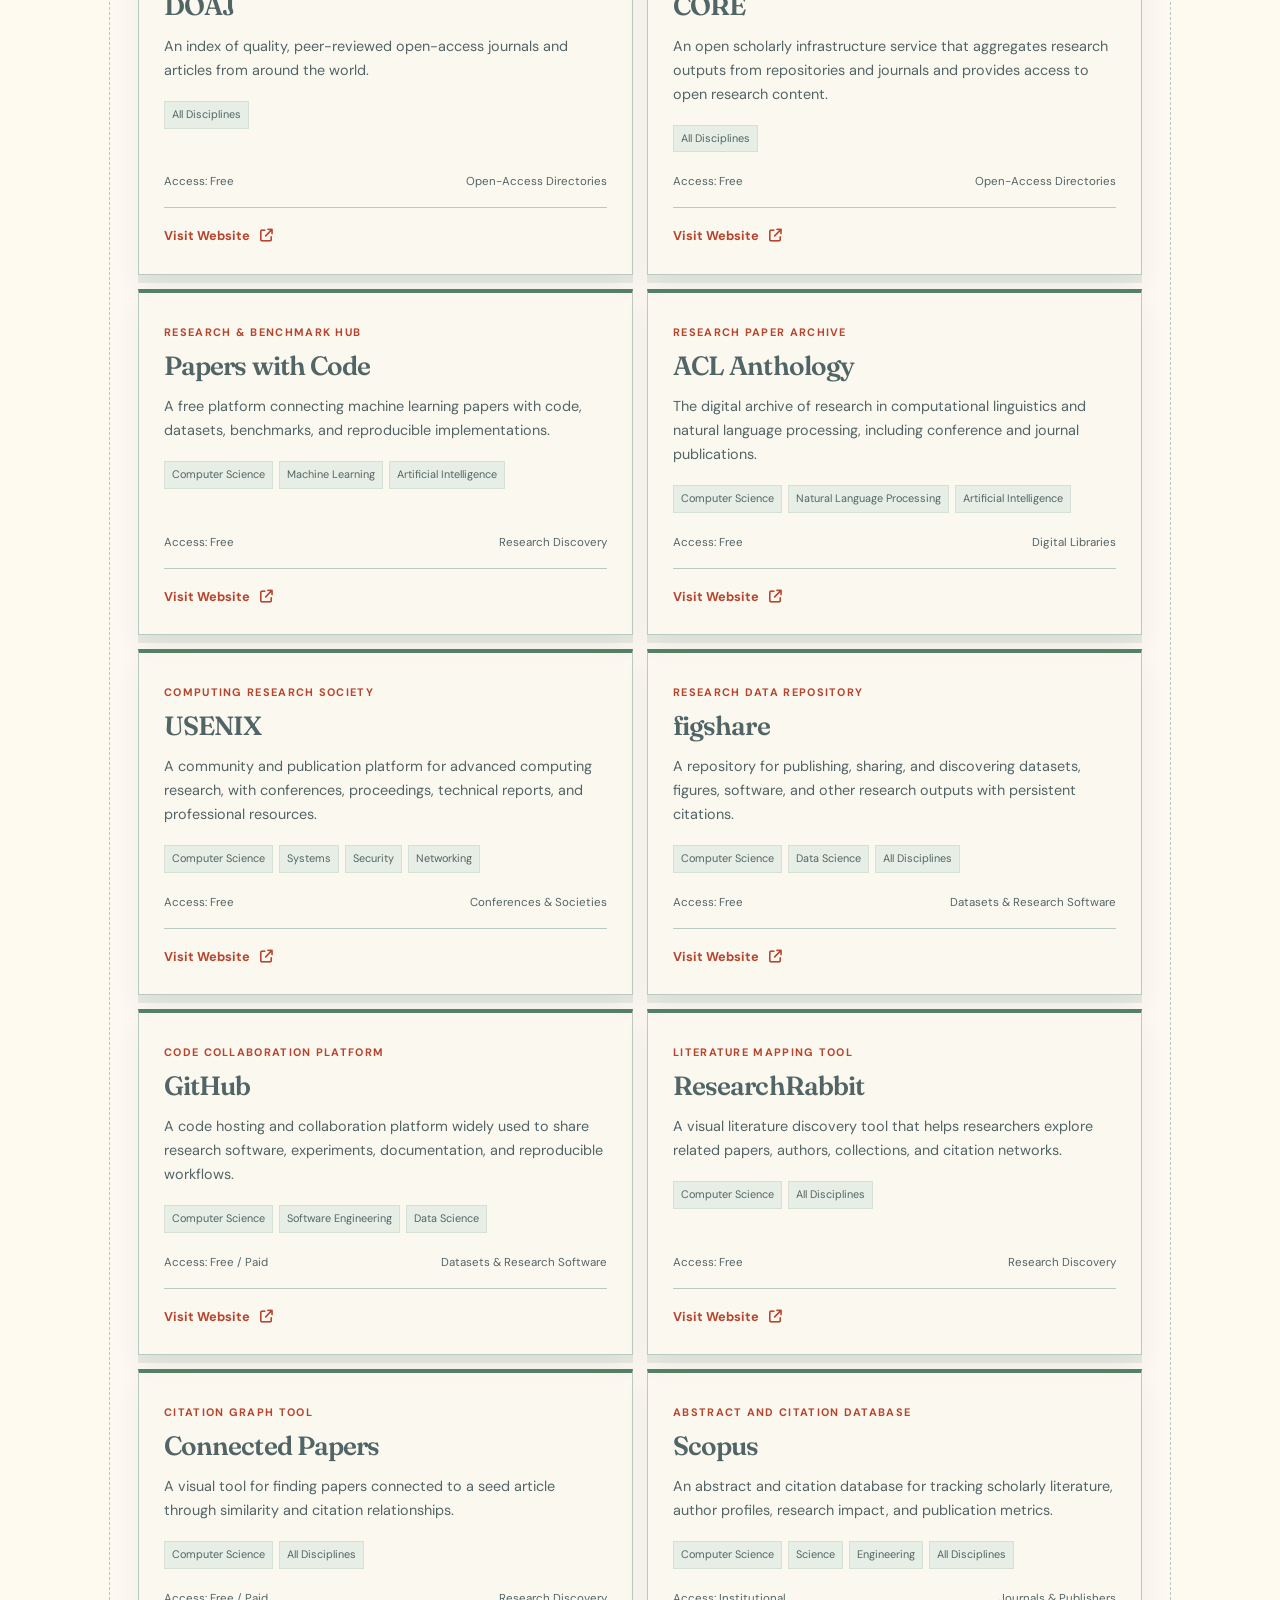
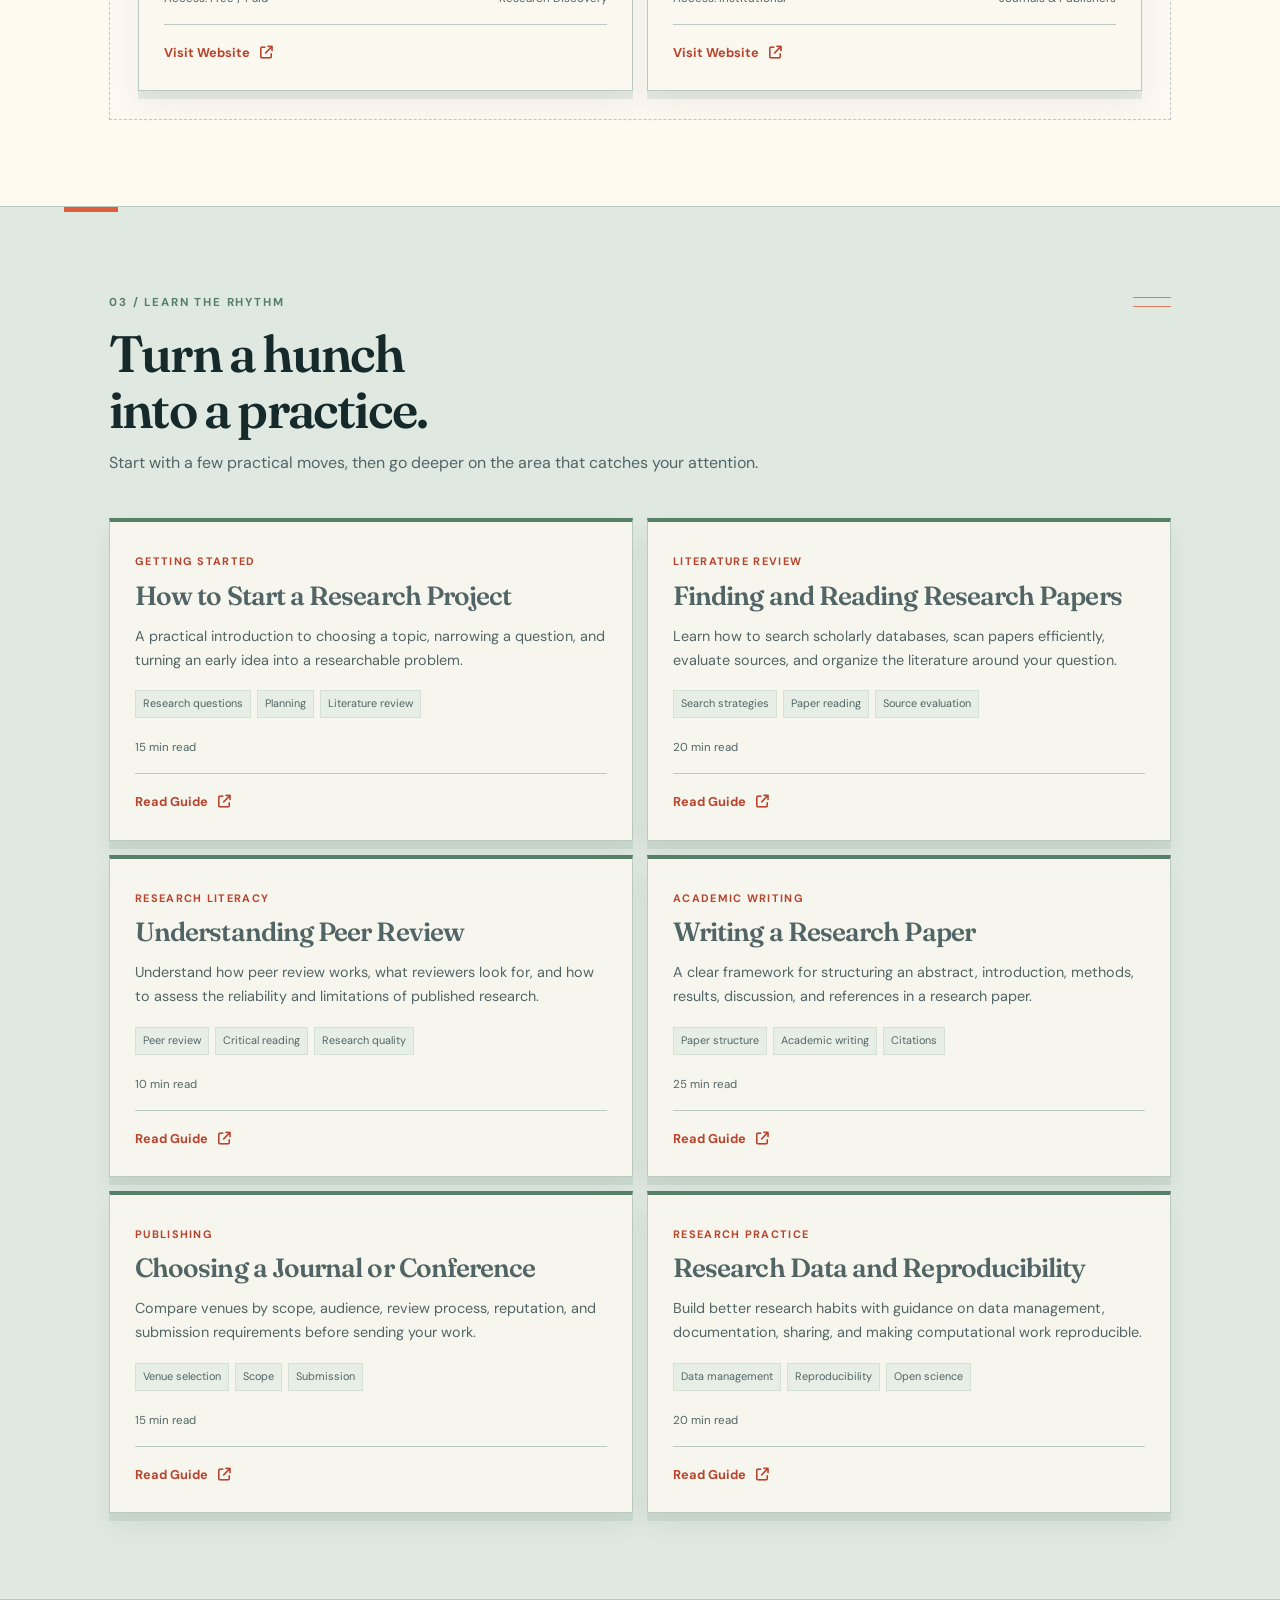
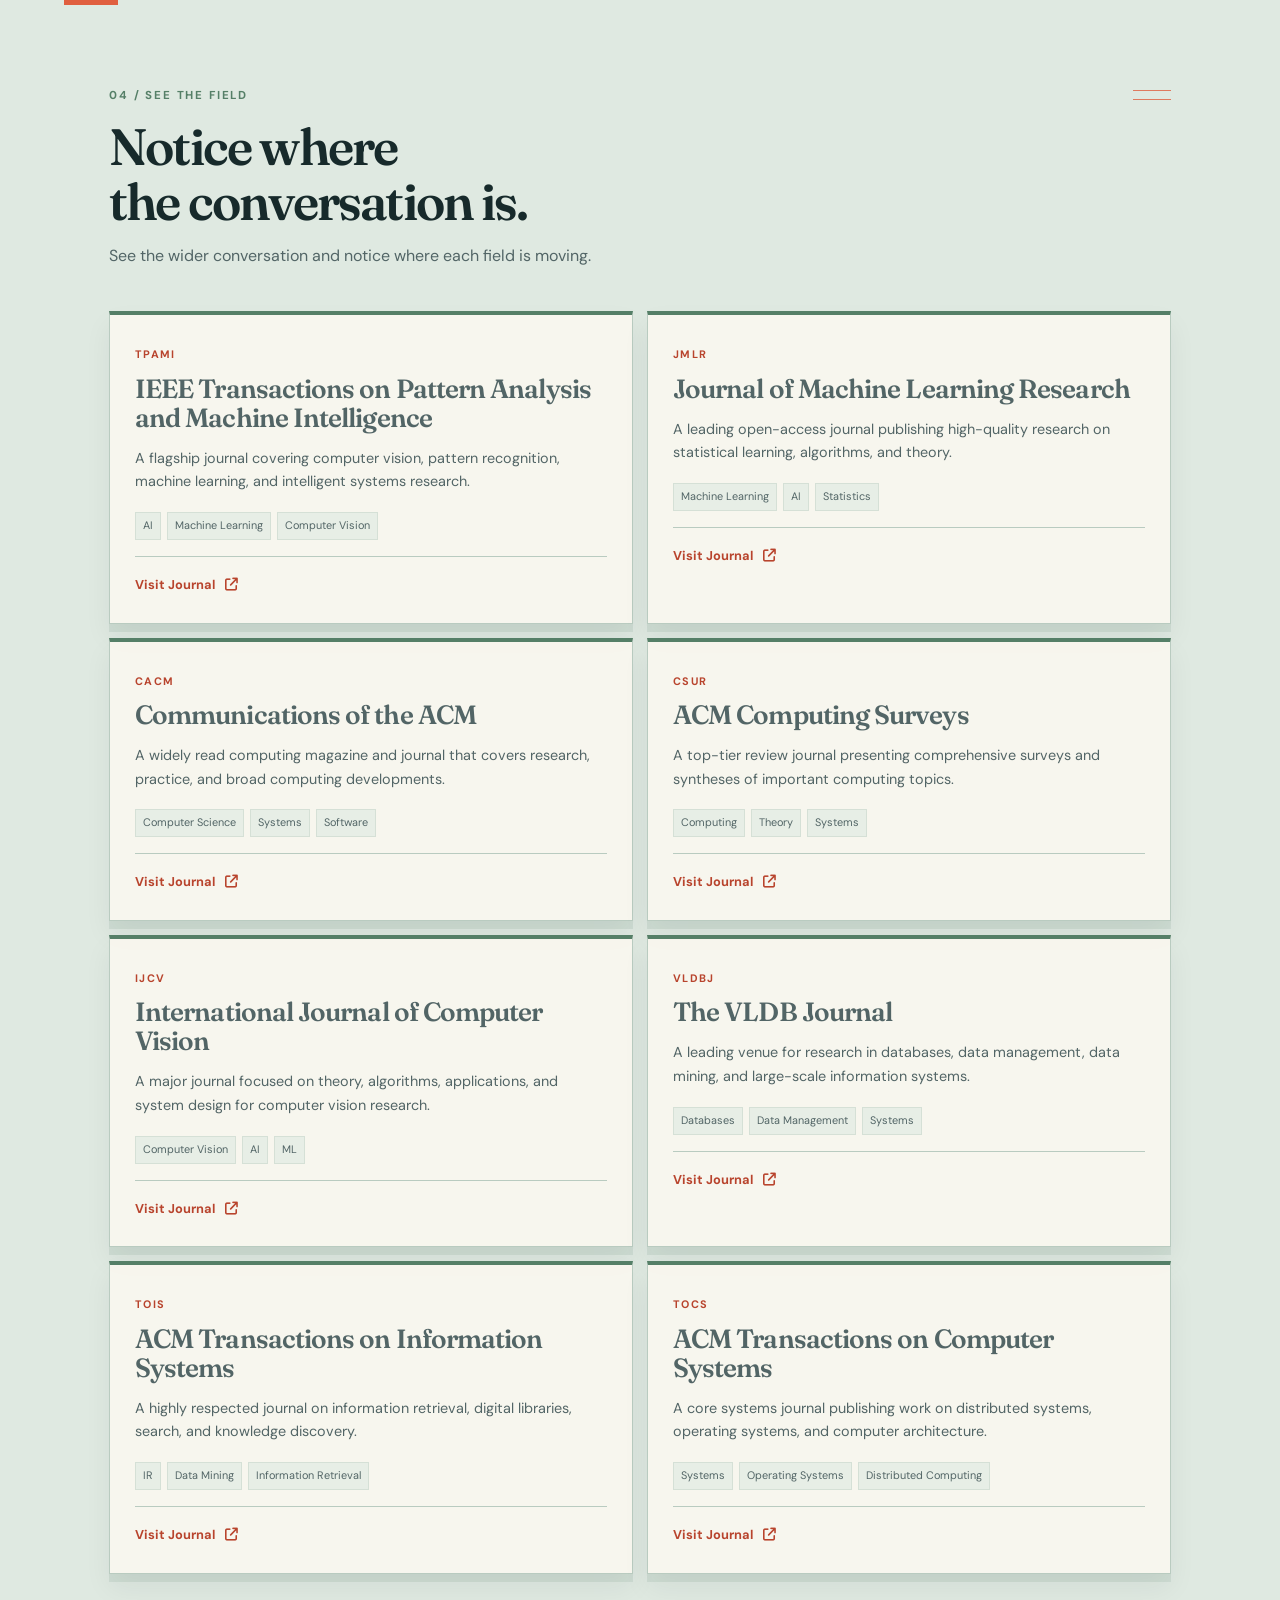
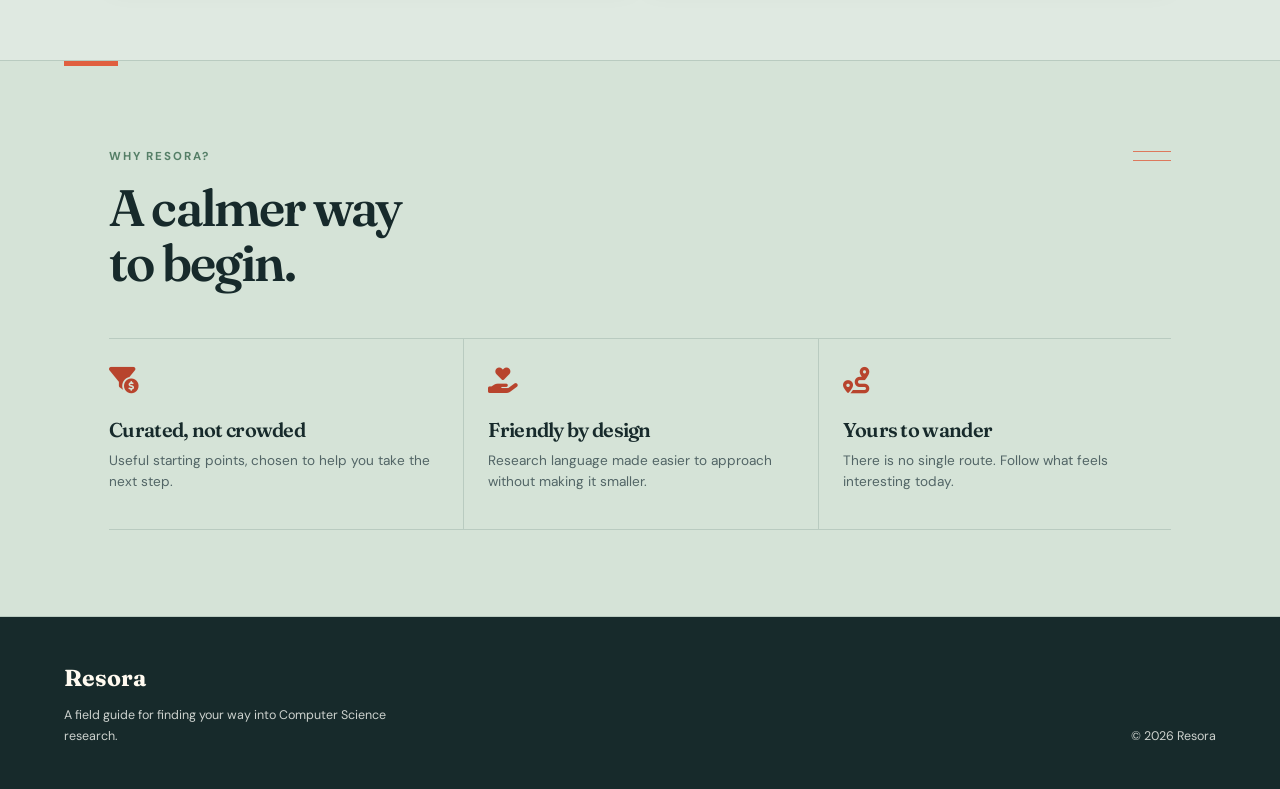
==== commit aa371727: "update: improve the overall layout theme" ====
--- a/index.html
+++ b/index.html
@@ -11,6 +11,10 @@
       content="A curated research resource directory for Computer Science students."
     />
     <title>Resora | Find Your Way Into Research</title>
+    <link
+      rel="stylesheet"
+      href="https://cdnjs.cloudflare.com/ajax/libs/font-awesome/6.7.2/css/all.min.css"
+    />
     <link rel="icon" type="image/png" href="assets/favicon.png" />
     <link rel="stylesheet" href="style.css" />
   </head>
@@ -18,16 +22,14 @@
   <body>
     <header>
       <nav>
-        <a href="/" aria-label="Research Resources Home">
-          Resora
-        </a>
+        <a href="/" aria-label="Research Resources Home">Resora</a>
 
         <ul>
           <li>
-            <a href="#areas">Start with a question</a>
-          </li>
-          <li>
-            <a href="#guides">Learn the rhythm</a>
+            <a href="#journey">The journey</a>
+          </li>
+          <li>
+            <a href="#areas">Research areas</a>
           </li>
           <li>
             <a href="#resources">Gather your tools</a>
@@ -45,27 +47,69 @@
           <p class="eyebrow">A field guide for curious minds</p>
 
           <h1>
-            Start anywhere.<br />
-            Go deeper.
+            Make room<br />
+            for a question.
           </h1>
 
           <p>
-            Find a first foothold, follow the thread, and build a research path
-            that feels like your own.
-          </p>
-
-          <a href="#areas">Choose a direction <span aria-hidden="true">↘</span></a>
+            Resora is a small, welcoming research world for finding your way
+            into Computer Science. Follow a thread, gather your tools, and see
+            where it leads.
+          </p>
+
+          <div class="hero-actions">
+            <a href="#areas">Choose a direction <i class="fa-solid fa-arrow-down-right" aria-hidden="true"></i></a>
+            <a class="text-link" href="#journey">See how it works <i class="fa-solid fa-arrow-down" aria-hidden="true"></i></a>
+          </div>
         </div>
 
         <div class="hero-note" aria-hidden="true">
-          <span>01</span>
-          <p>the beginning<br />of a research trail</p>
+          <span>FIELD NOTE / 01</span>
+          <p>There is no<br />wrong first step.</p>
+        </div>
+      </section>
+
+      <section id="journey" class="journey-section">
+        <div class="section-intro">
+          <p class="eyebrow">The Resora trail</p>
+          <h2>Research is a path,<br />not a locked door.</h2>
+          <p>
+            Move at your own pace. Start with a spark of curiosity, then let
+            each small step make the next one easier to see.
+          </p>
+        </div>
+
+        <div class="journey-path" aria-label="Four steps into research">
+          <article class="journey-step">
+            <span class="step-number">01</span>
+            <span class="step-marker" aria-hidden="true"><i class="fa-solid fa-compass"></i></span>
+            <h3>Choose a direction</h3>
+            <p>Find a field that gives your curiosity somewhere to land.</p>
+          </article>
+          <article class="journey-step">
+            <span class="step-number">02</span>
+            <span class="step-marker" aria-hidden="true"><i class="fa-solid fa-wave-square"></i></span>
+            <h3>Learn the rhythm</h3>
+            <p>Pick up the habits that turn a hunch into a real question.</p>
+          </article>
+          <article class="journey-step">
+            <span class="step-number">03</span>
+            <span class="step-marker" aria-hidden="true"><i class="fa-solid fa-toolbox"></i></span>
+            <h3>Gather your tools</h3>
+            <p>Build a shelf of sources, libraries, datasets, and communities.</p>
+          </article>
+          <article class="journey-step">
+            <span class="step-number">04</span>
+            <span class="step-marker" aria-hidden="true"><i class="fa-solid fa-binoculars"></i></span>
+            <h3>See the field</h3>
+            <p>Notice the conversations and people shaping the work.</p>
+          </article>
         </div>
       </section>
 
       <section id="areas">
-        <div>
-          <p class="eyebrow">Chapter one / find your thread</p>
+        <div class="section-intro">
+          <p class="eyebrow">01 / Find your thread</p>
 
           <h2>What keeps<br />pulling you back?</h2>
 
@@ -87,26 +131,9 @@
         </div>
       </section>
 
-      <section id="guides">
-        <div>
-          <p class="eyebrow">Chapter two / learn the rhythm</p>
-
-          <h2>Turn a hunch<br />into a practice.</h2>
-
-          <p>
-            Start with a few practical moves, then go deeper on the area that
-            catches your attention.
-          </p>
-        </div>
-
-        <div id="guide-list">
-          <!-- Guide cards will be added with JavaScript -->
-        </div>
-      </section>
-
       <section id="resources">
-        <div>
-          <p class="eyebrow">Chapter three / gather your tools</p>
+        <div class="section-intro">
+          <p class="eyebrow">02 / Gather your tools</p>
 
           <h2>Build a shelf<br />you can trust.</h2>
 
@@ -142,9 +169,26 @@
         </div>
       </section>
 
+      <section id="guides">
+        <div class="section-intro">
+          <p class="eyebrow">03 / Learn the rhythm</p>
+
+          <h2>Turn a hunch<br />into a practice.</h2>
+
+          <p>
+            Start with a few practical moves, then go deeper on the area that
+            catches your attention.
+          </p>
+        </div>
+
+        <div id="guide-list">
+          <!-- Guide cards will be added with JavaScript -->
+        </div>
+      </section>
+
       <section id="journals">
-        <div>
-          <p class="eyebrow">Chapter four / see the field</p>
+        <div class="section-intro">
+          <p class="eyebrow">04 / See the field</p>
 
           <h2>Notice where<br />the conversation is.</h2>
 
@@ -157,13 +201,41 @@
           <!-- Journal cards will be added with JavaScript -->
         </div>
       </section>
+
+      <section id="why-resora">
+        <div class="section-intro">
+          <p class="eyebrow">Why Resora?</p>
+          <h2>A calmer way<br />to begin.</h2>
+        </div>
+
+        <div class="why-grid">
+          <article>
+            <span class="why-mark" aria-hidden="true"><i class="fa-solid fa-filter-circle-dollar"></i></span>
+            <h3>Curated, not crowded</h3>
+            <p>Useful starting points, chosen to help you take the next step.</p>
+          </article>
+          <article>
+            <span class="why-mark" aria-hidden="true"><i class="fa-solid fa-hand-holding-heart"></i></span>
+            <h3>Friendly by design</h3>
+            <p>Research language made easier to approach without making it smaller.</p>
+          </article>
+          <article>
+            <span class="why-mark" aria-hidden="true"><i class="fa-solid fa-route"></i></span>
+            <h3>Yours to wander</h3>
+            <p>There is no single route. Follow what feels interesting today.</p>
+          </article>
+        </div>
+      </section>
     </main>
 
     <footer>
-      <p>
-        &copy; 2026 Resora. A research resource guide for Computer Science
-        students.
-      </p>
+      <div class="footer-inner">
+        <div>
+          <a class="footer-brand" href="/">Resora</a>
+          <p>A field guide for finding your way into Computer Science research.</p>
+        </div>
+        <p>&copy; 2026 Resora</p>
+      </div>
     </footer>
     
     <script type="module" src="script.js"></script>
--- a/style.css
+++ b/style.css
@@ -495,13 +495,9 @@
   transform: translateY(-6px) rotateX(2deg) rotateY(-1deg);
 }
 
-.resource-card::before,
-.journal-card::before,
-.guide-card::before,
-.area-result::before {
+.card-mark {
   align-self: flex-end;
   color: var(--signal);
-  content: "*";
   font-size: 1.1rem;
   line-height: 0;
 }
@@ -585,16 +581,14 @@
   color: var(--ink);
 }
 
-.resource-actions a::after,
-.area-result a::after {
-  display: inline-block;
+.resource-actions a .fa-arrow-up-right-from-square,
+.area-result a .fa-arrow-up-right-from-square {
   margin-left: 7px;
-  content: "↗";
   transition: transform 180ms ease;
 }
 
-.resource-actions a:hover::after,
-.area-result a:hover::after {
+.resource-actions a:hover .fa-arrow-up-right-from-square,
+.area-result a:hover .fa-arrow-up-right-from-square {
   transform: translate(3px, -3px);
 }
 
@@ -681,9 +675,8 @@
   font-weight: 700;
 }
 
-.area-back::before {
+.area-back .fa-arrow-left {
   margin-right: 10px;
-  content: "←";
 }
 
 .area-hero h1 {
@@ -963,3 +956,293 @@
     padding: 22px;
   }
 }
+
+/* Homepage trail layout */
+.section-intro {
+  position: relative;
+}
+
+.section-intro::after {
+  position: absolute;
+  top: 4px;
+  right: 0;
+  width: 38px;
+  height: 8px;
+  border-top: 1px solid var(--accent);
+  border-bottom: 1px solid var(--accent);
+  content: "";
+  opacity: 0.8;
+}
+
+#hero {
+  min-height: 620px;
+  background:
+    radial-gradient(circle at 82% 32%, rgba(232, 179, 79, 0.18) 0 7%, transparent 7.2%),
+    linear-gradient(135deg, var(--paper-light) 0%, #f8f0dc 56%, #dce9df 100%);
+}
+
+#hero > div:first-child {
+  max-width: 720px;
+}
+
+#hero h1 {
+  max-width: 680px;
+  margin-bottom: 28px;
+  font-size: clamp(3.8rem, 8vw, 7.8rem);
+  line-height: 0.88;
+}
+
+#hero > div > p:nth-of-type(2) {
+  max-width: 510px;
+  font-size: 1.08rem;
+  line-height: 1.7;
+}
+
+.hero-actions {
+  display: flex;
+  align-items: center;
+  flex-wrap: wrap;
+  gap: 24px;
+  margin-top: 34px;
+}
+
+#hero .hero-actions > a {
+  margin-top: 0;
+}
+
+#hero .hero-actions .text-link {
+  min-height: auto;
+  padding: 0;
+  color: var(--ink);
+  background: transparent;
+  font-size: 0.82rem;
+}
+
+#hero .hero-actions .text-link:hover,
+#hero .hero-actions .text-link:focus-visible {
+  color: var(--accent-dark);
+  background: transparent;
+  box-shadow: none;
+  transform: none;
+}
+
+.hero-note {
+  width: 175px;
+  color: var(--ink-soft);
+}
+
+.hero-note span {
+  font-size: 0.62rem;
+  letter-spacing: 0.14em;
+}
+
+#journey {
+  background: var(--paper-light);
+}
+
+.journey-path {
+  position: relative;
+  display: grid;
+  grid-template-columns: repeat(4, minmax(0, 1fr));
+  gap: 18px;
+  margin-top: 58px;
+}
+
+.journey-path::before {
+  position: absolute;
+  top: 17px;
+  right: 8%;
+  left: 8%;
+  height: 1px;
+  content: "";
+  background: var(--line);
+}
+
+.journey-step {
+  position: relative;
+  z-index: 1;
+  padding-right: 12px;
+}
+
+.step-number {
+  display: block;
+  margin-bottom: 13px;
+  color: var(--accent-dark);
+  font-size: 0.7rem;
+  font-weight: 700;
+  letter-spacing: 0.12em;
+}
+
+.step-marker {
+  display: block;
+  width: 36px;
+  height: 36px;
+  margin-bottom: 22px;
+  padding: 8px;
+  border: 2px solid var(--paper-light);
+  border-radius: 50%;
+  background: var(--accent);
+  box-shadow: 0 0 0 1px var(--accent);
+  color: var(--paper-light);
+  font-size: 0.82rem;
+  text-align: center;
+}
+
+.journey-step:nth-child(2) .step-marker {
+  background: var(--moss);
+  box-shadow: 0 0 0 1px var(--moss);
+}
+
+.journey-step:nth-child(3) .step-marker {
+  background: var(--signal);
+  box-shadow: 0 0 0 1px var(--signal);
+}
+
+.journey-step h3,
+.why-grid h3 {
+  margin-bottom: 9px;
+  font-size: 1.25rem;
+  line-height: 1.1;
+}
+
+.journey-step p,
+.why-grid p {
+  color: var(--ink-soft);
+  font-size: 0.85rem;
+  line-height: 1.55;
+}
+
+#areas {
+  background: var(--paper-deep);
+}
+
+#resources {
+  background: var(--paper-light);
+}
+
+#guides,
+#journals {
+  background: var(--paper-deep);
+}
+
+#why-resora {
+  background: #d5e3d7;
+}
+
+.why-grid {
+  display: grid;
+  grid-template-columns: repeat(3, minmax(0, 1fr));
+  gap: 1px;
+  margin-top: 48px;
+  border-top: 1px solid var(--line);
+  border-bottom: 1px solid var(--line);
+}
+
+.why-grid article {
+  min-height: 190px;
+  padding: 28px 24px 28px 0;
+}
+
+.why-grid article + article {
+  padding-left: 24px;
+  border-left: 1px solid var(--line);
+}
+
+.why-mark {
+  display: block;
+  margin-bottom: 24px;
+  color: var(--accent-dark);
+  font-size: 1.65rem;
+  line-height: 1;
+}
+
+footer {
+  padding: 42px 0;
+}
+
+.footer-inner {
+  width: min(90%, var(--max-width));
+  margin: 0 auto;
+  display: flex;
+  align-items: flex-end;
+  justify-content: space-between;
+  gap: 28px;
+}
+
+.footer-inner > div {
+  max-width: 330px;
+}
+
+.footer-brand {
+  display: inline-block;
+  margin-bottom: 8px;
+  color: var(--paper-light);
+  font-family: var(--serif);
+  font-size: 1.45rem;
+  font-weight: 700;
+}
+
+.footer-inner p {
+  color: #cdd2ce;
+  font-size: 0.78rem;
+}
+
+@media (max-width: 760px) {
+  #hero {
+    min-height: 600px;
+  }
+
+  .journey-path,
+  .why-grid {
+    grid-template-columns: 1fr;
+  }
+
+  .journey-path {
+    gap: 27px;
+    margin-top: 42px;
+  }
+
+  .journey-path::before {
+    top: 17px;
+    bottom: 17px;
+    left: 4px;
+    width: 1px;
+    height: auto;
+  }
+
+  .journey-step {
+    min-height: 84px;
+    padding-left: 34px;
+  }
+
+  .step-number {
+    margin-bottom: 8px;
+  }
+
+  .step-marker {
+    position: absolute;
+    top: 0;
+    left: 0;
+    margin: 0;
+  }
+
+  .why-grid {
+    margin-top: 36px;
+  }
+
+  .why-grid article,
+  .why-grid article + article {
+    min-height: 0;
+    padding: 24px 0;
+    border-left: 0;
+  }
+
+  .why-grid article + article {
+    border-top: 1px solid var(--line);
+  }
+
+  .footer-inner {
+    align-items: flex-start;
+    flex-direction: column;
+  }
+}
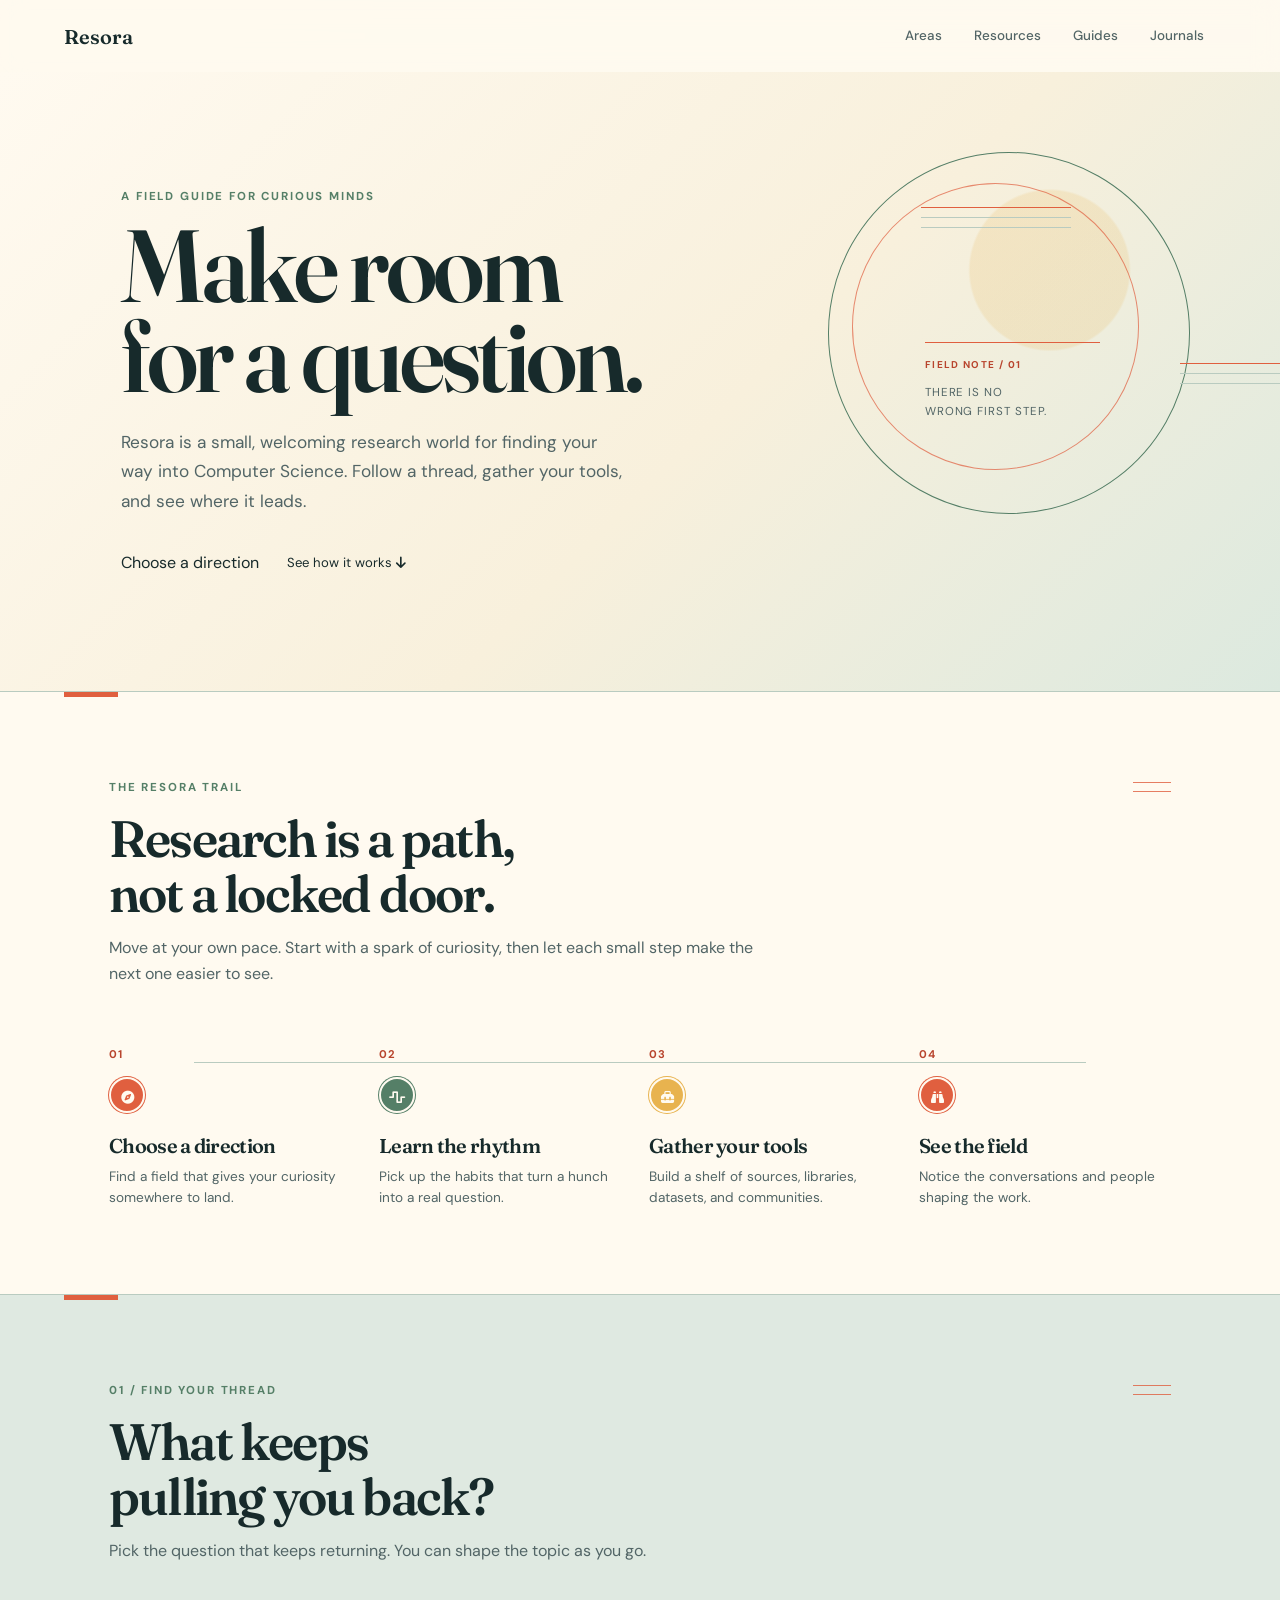
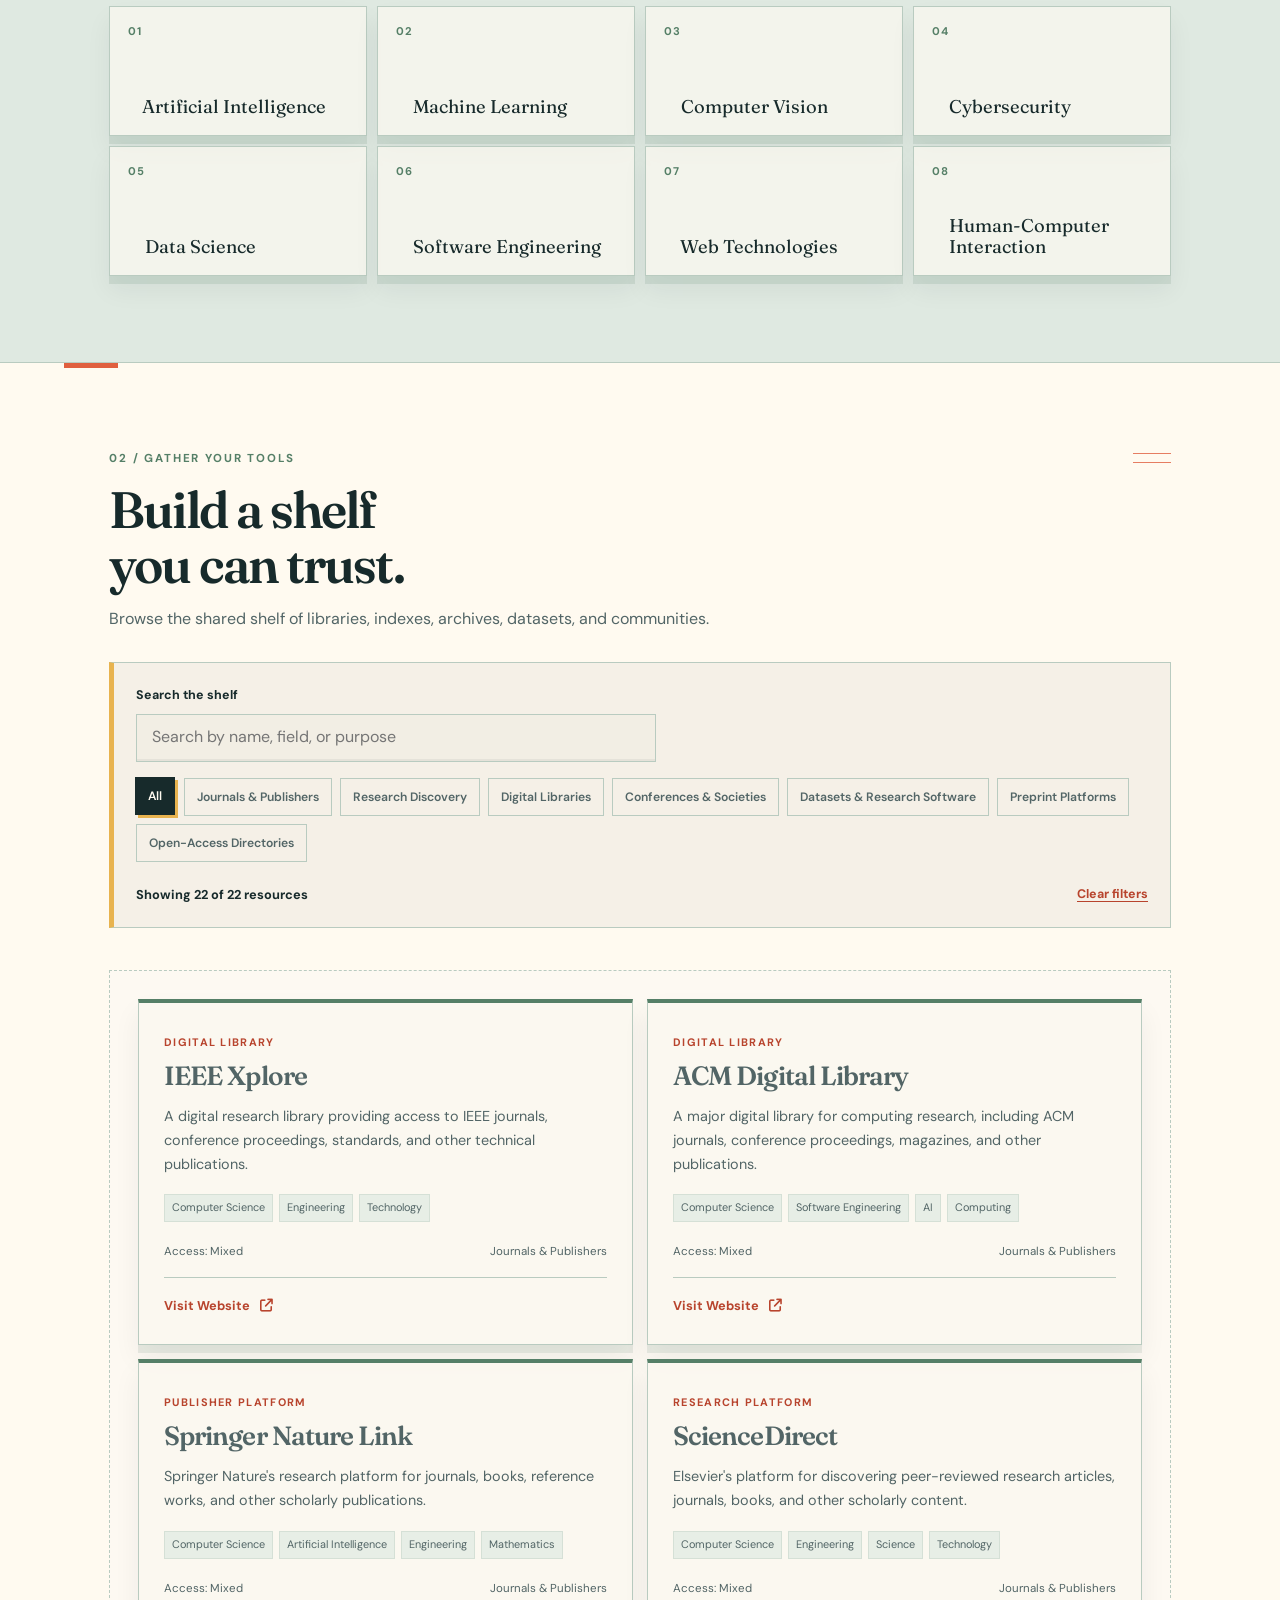
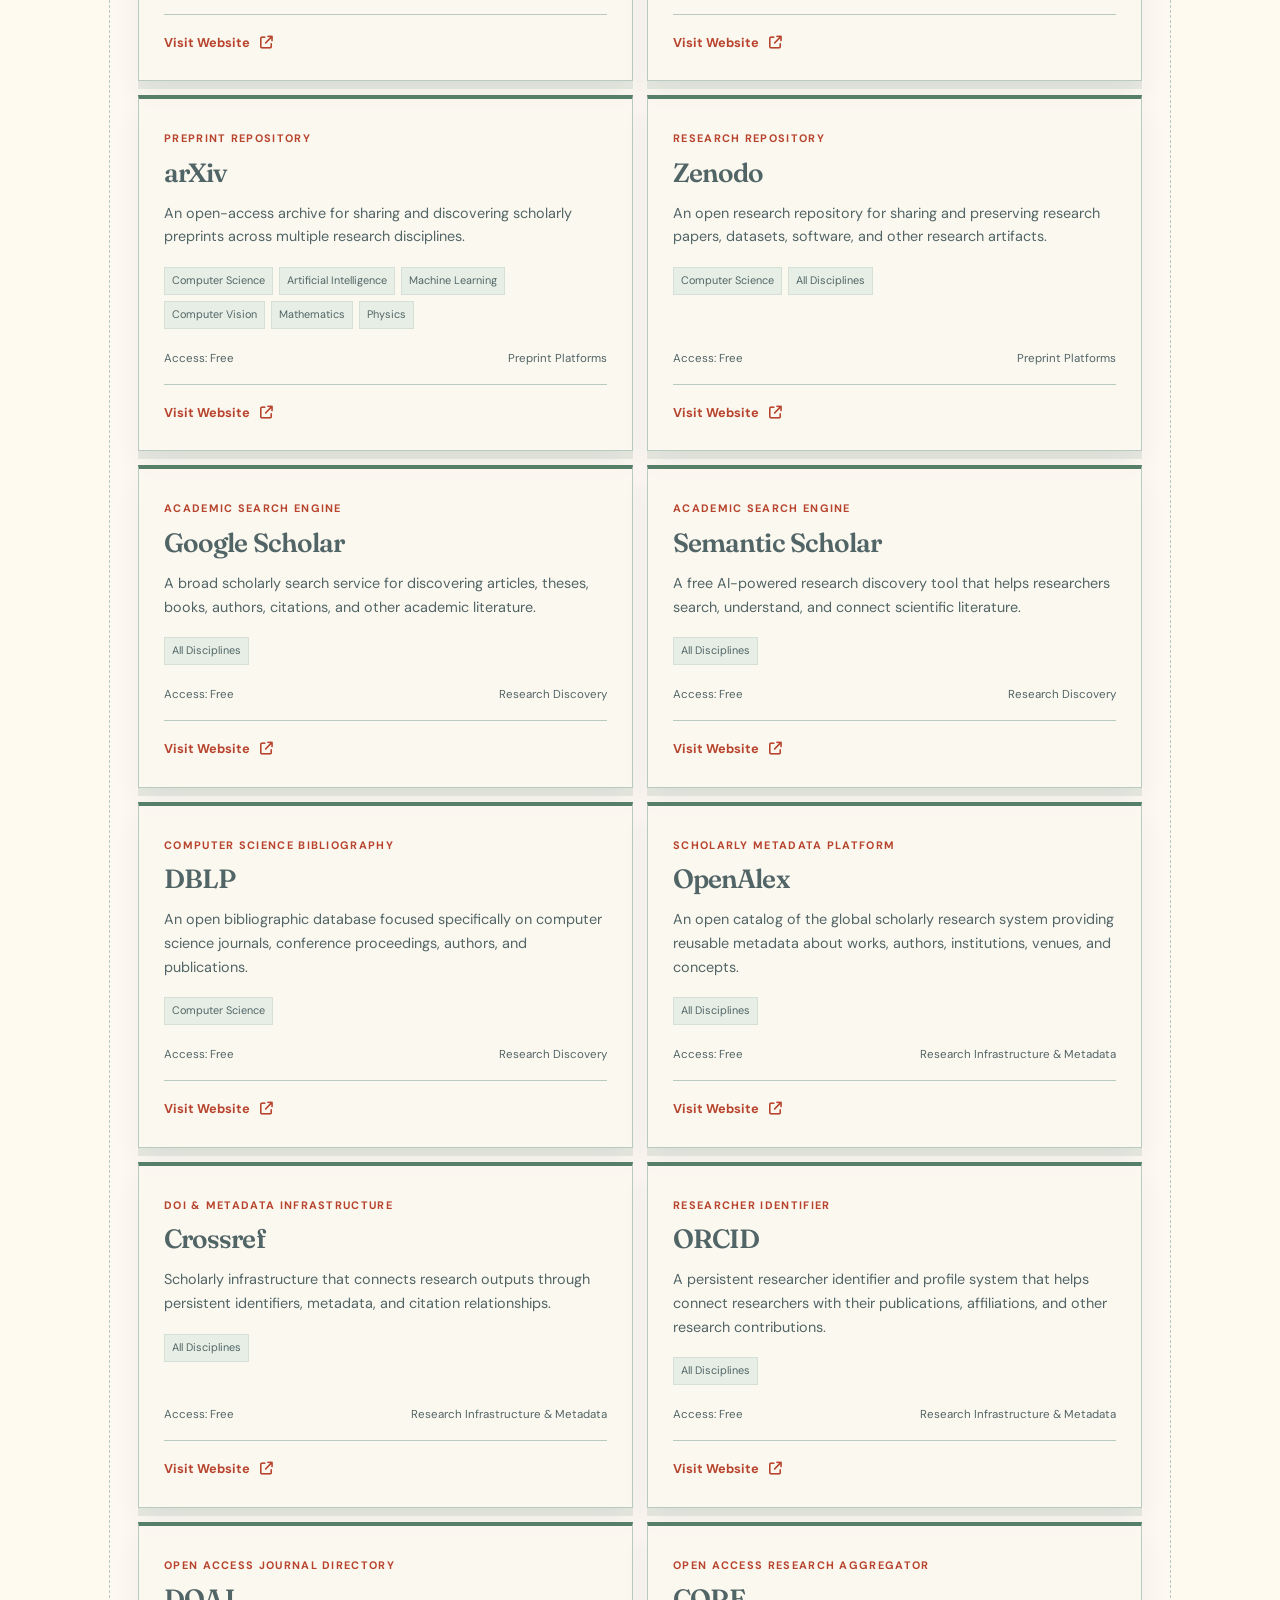
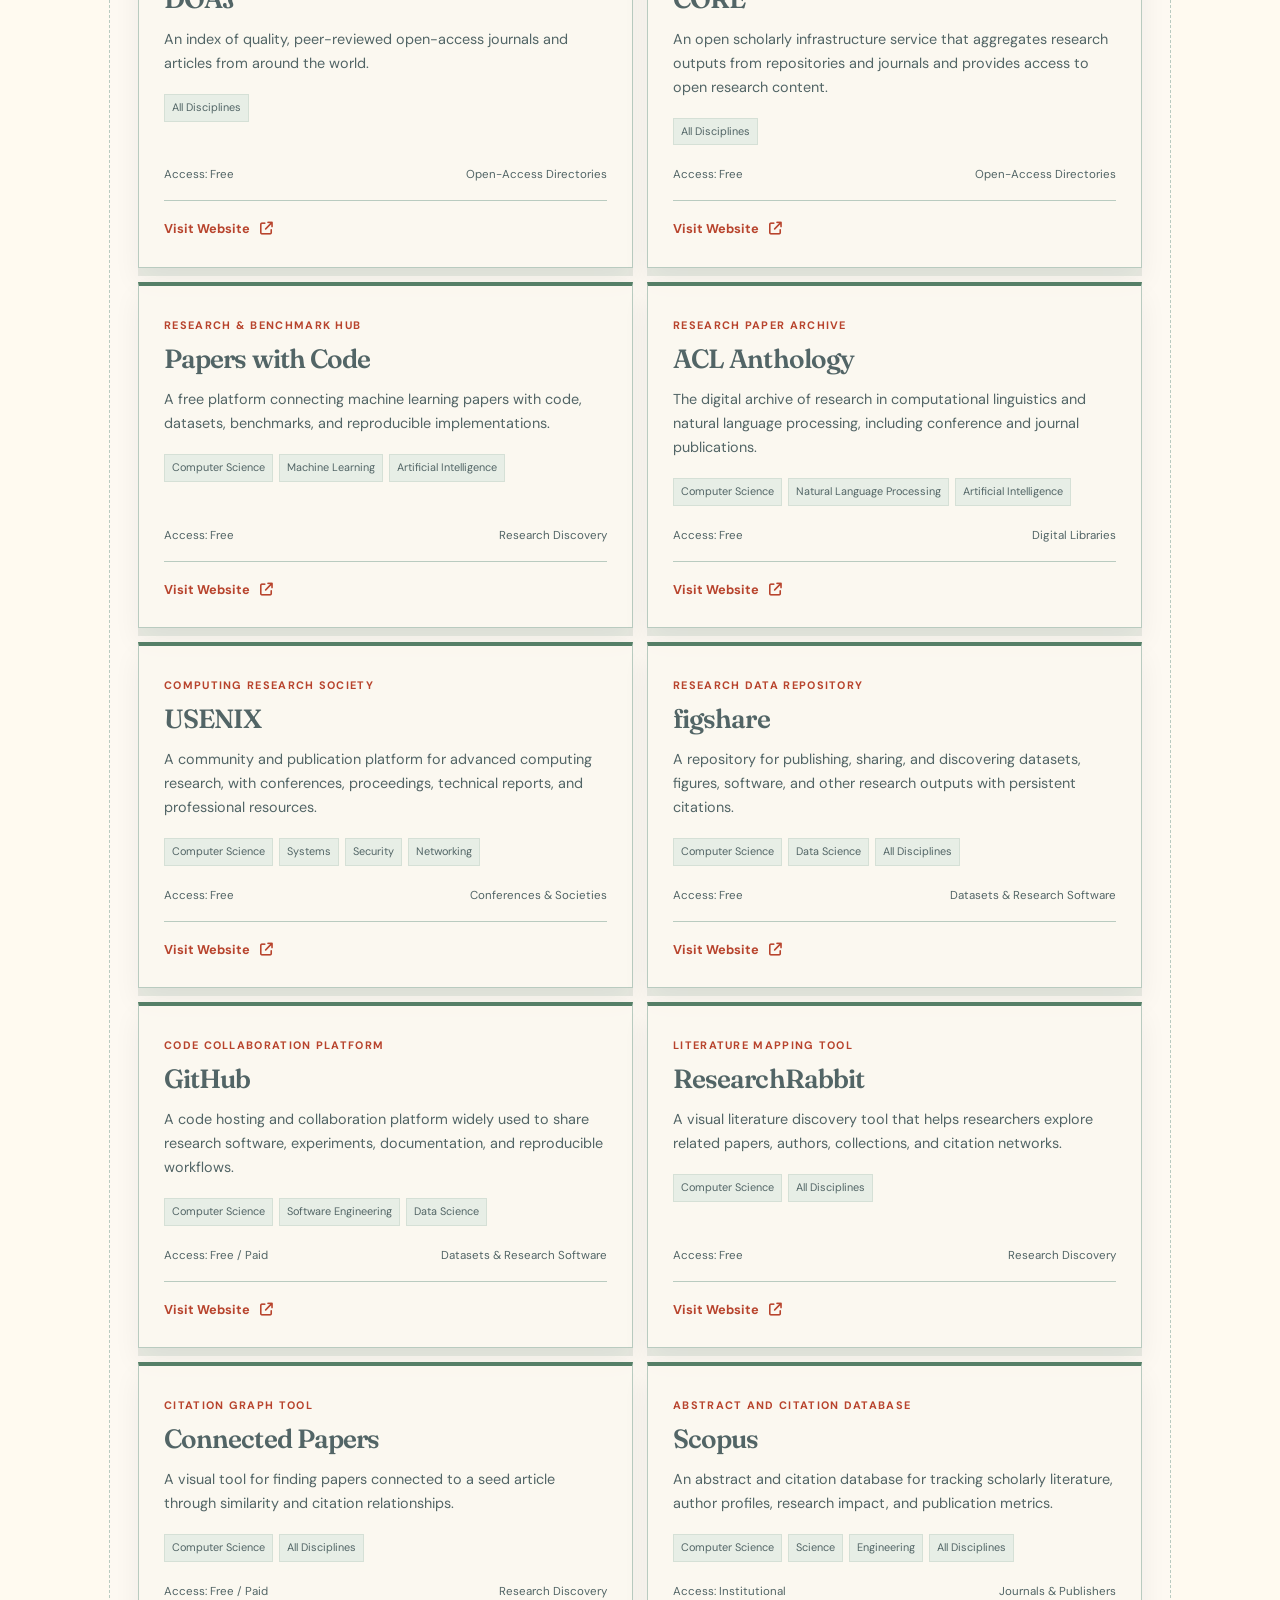
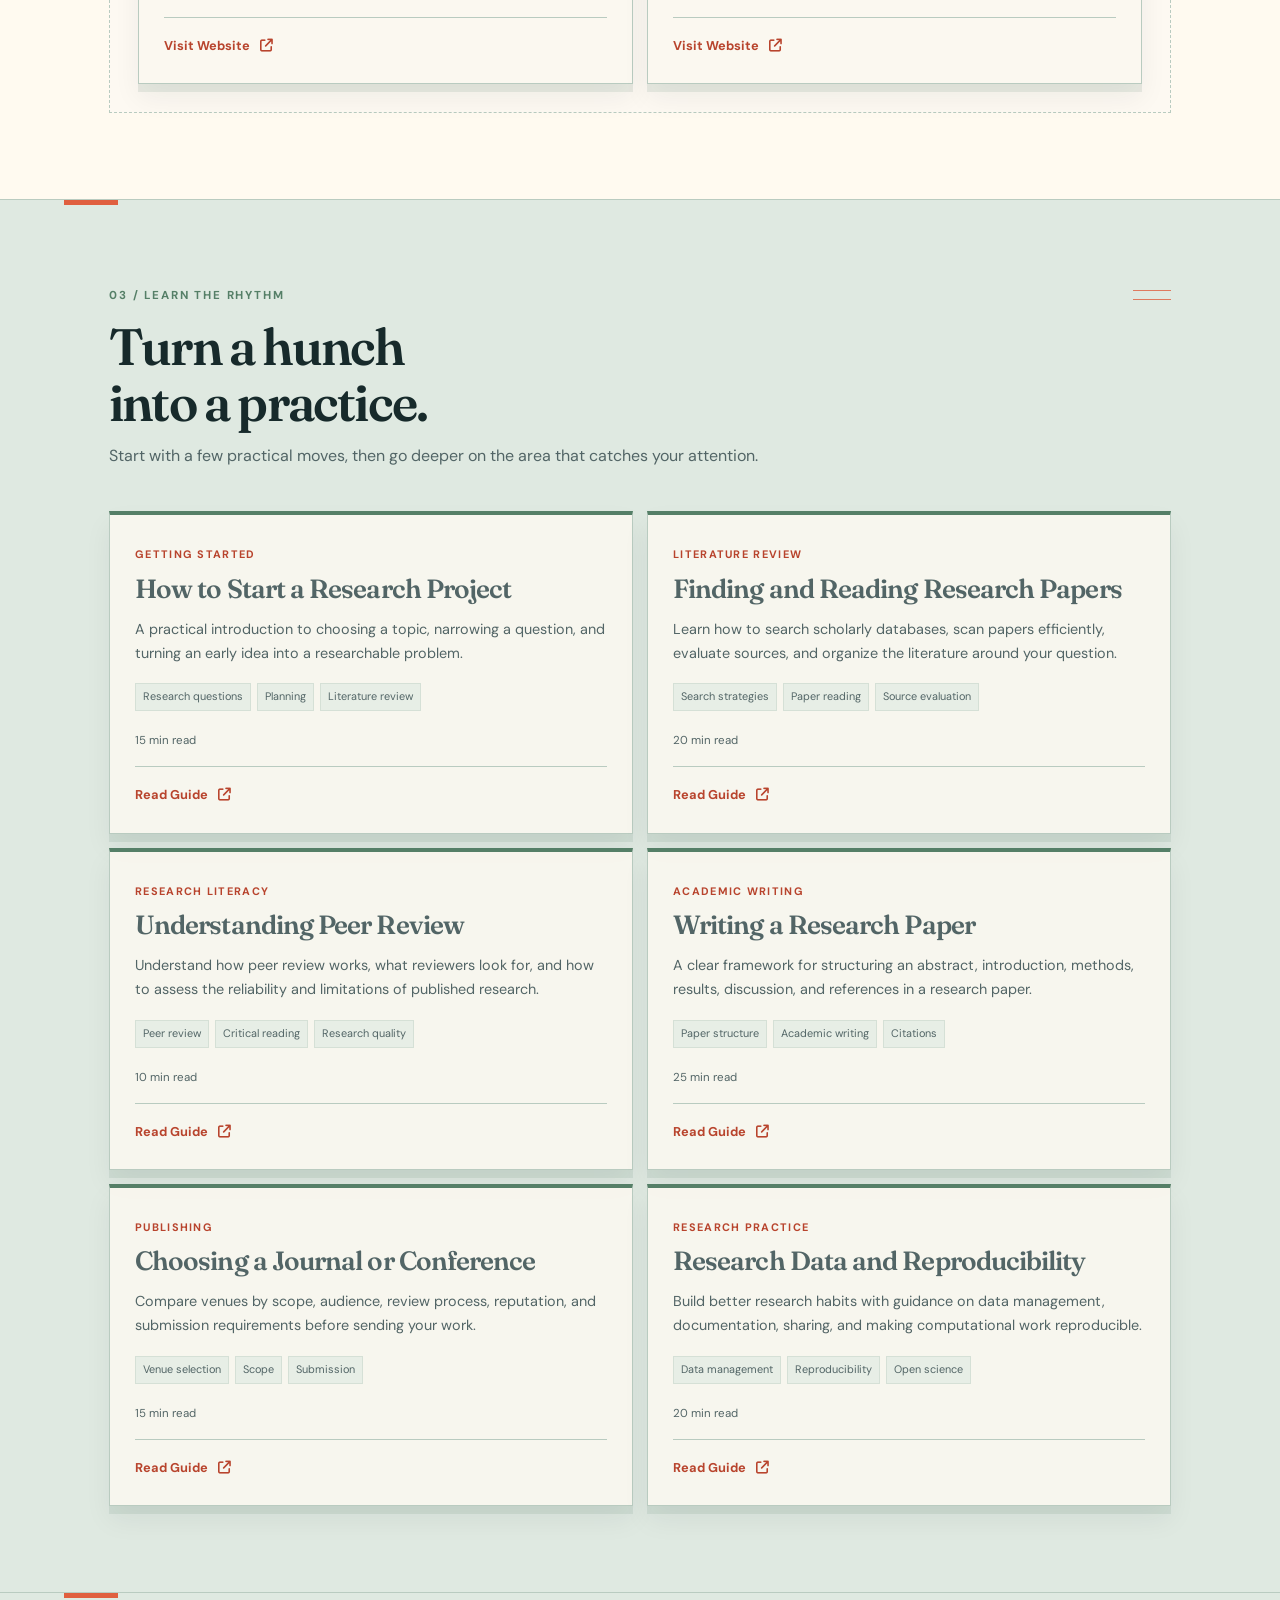
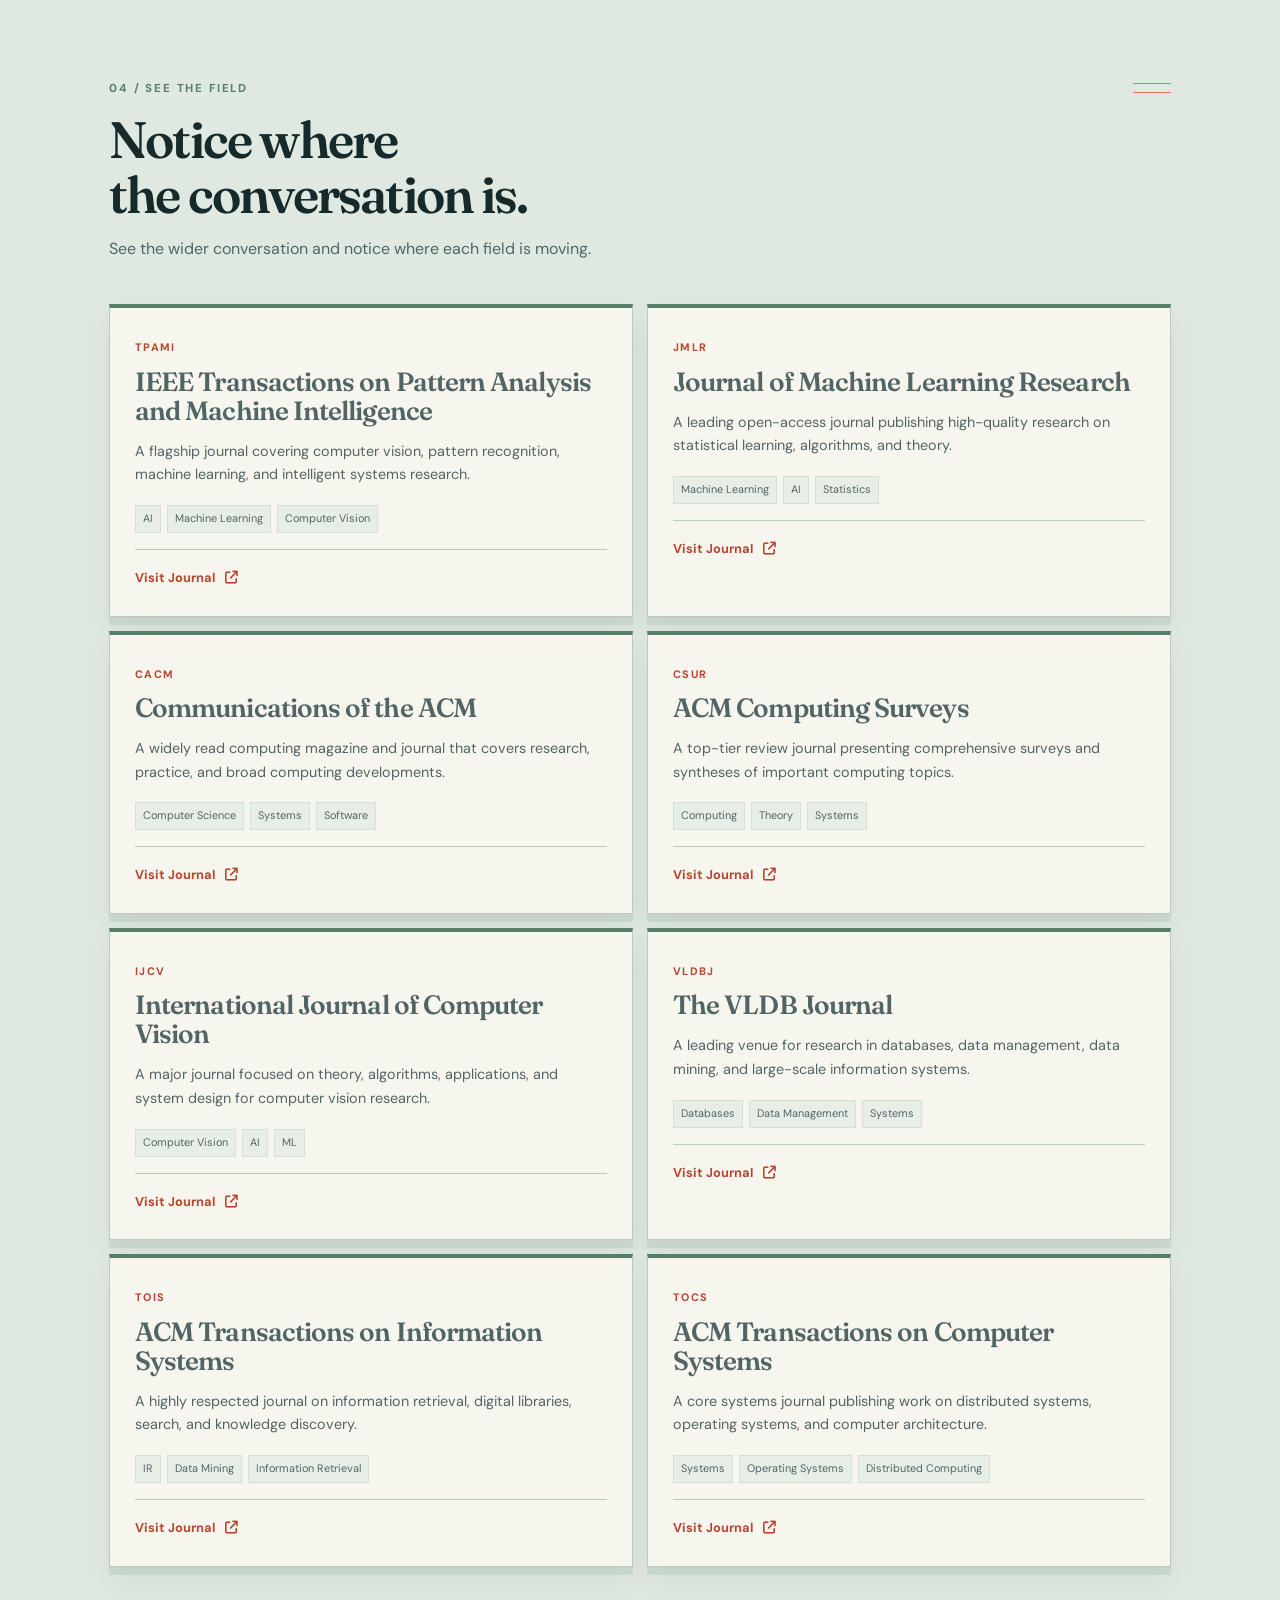
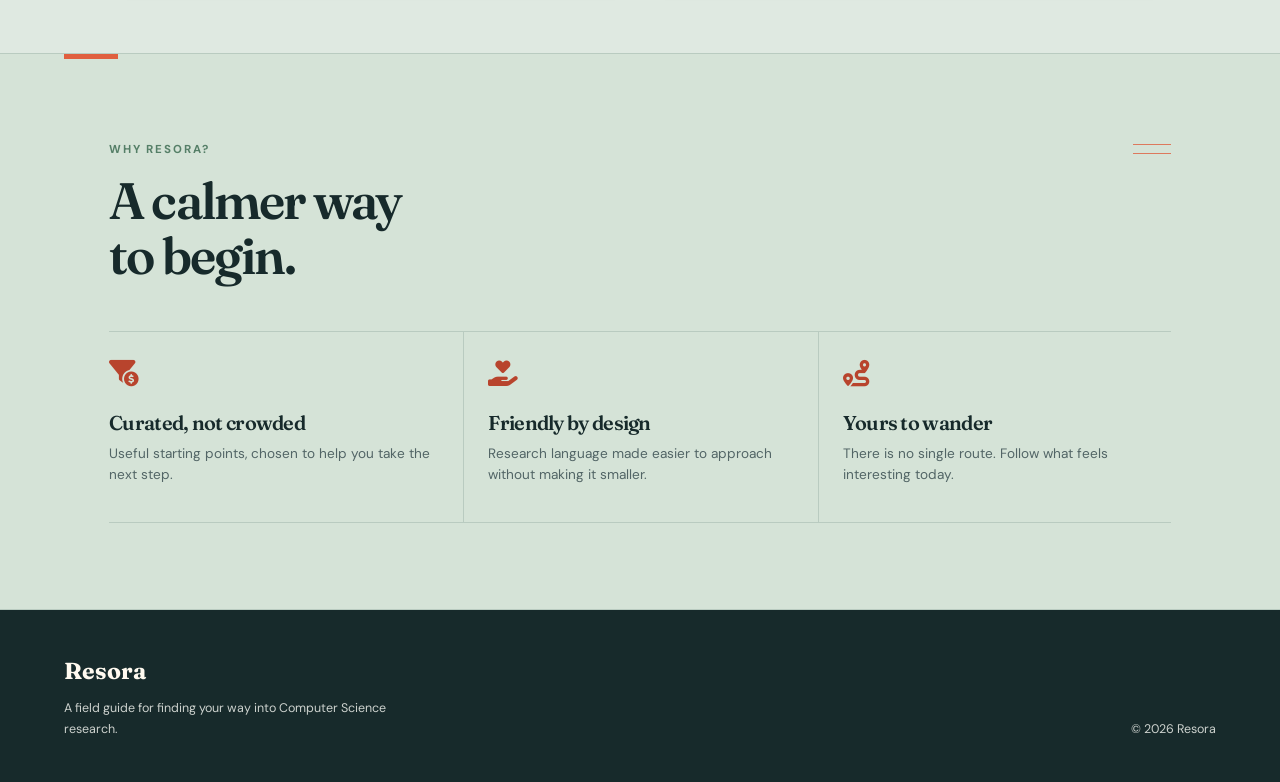
==== commit e576159b: "update: improve header" ====
--- a/index.html
+++ b/index.html
@@ -26,16 +26,16 @@
 
         <ul>
           <li>
-            <a href="#journey">The journey</a>
-          </li>
-          <li>
-            <a href="#areas">Research areas</a>
-          </li>
-          <li>
-            <a href="#resources">Gather your tools</a>
-          </li>
-          <li>
-            <a href="#journals">See the field</a>
+            <a href="#areas">Areas</a>
+          </li>
+          <li>
+            <a href="#resources">Resources</a>
+          </li>
+          <li>
+            <a href="#guides">Guides</a>
+          </li>
+          <li>
+            <a href="#journals">Journals</a>
           </li>
         </ul>
       </nav>
--- a/style.css
+++ b/style.css
@@ -52,9 +52,7 @@
   position: sticky;
   top: 0;
   z-index: 10;
-  border-bottom: 1px solid var(--line);
-  background: rgba(255, 250, 240, 0.9);
-  box-shadow: 0 1px 0 rgba(23, 42, 43, 0.05), 0 8px 24px rgba(23, 42, 43, 0.04);
+  background: rgba(255, 250, 240, 0.82);
   backdrop-filter: blur(12px);
 }
 
@@ -66,76 +64,46 @@
 }
 
 nav {
-  min-height: 78px;
+  min-height: 72px;
   display: flex;
   align-items: center;
   justify-content: space-between;
-  gap: 32px;
+  gap: 28px;
 }
 
 nav > a {
   color: var(--ink);
   font-family: var(--serif);
-  font-size: 1.35rem;
-  font-weight: 700;
-  letter-spacing: -0.02em;
-}
-
-nav > a::after {
-  margin-left: 9px;
-  color: var(--accent-dark);
-  content: "FIELD NOTES";
-  font-family: var(--sans);
-  font-size: 0.52rem;
-  letter-spacing: 0.15em;
-  vertical-align: middle;
-}
-
-nav > a::before {
-  display: inline-block;
-  width: 9px;
-  height: 9px;
-  margin: 0 10px 2px 0;
-  content: "";
-  background: var(--accent);
-  border-radius: 50% 50% 50% 0;
-  transform: rotate(-45deg);
+  font-size: 1.25rem;
+  font-weight: 600;
+  letter-spacing: 0;
 }
 
 nav ul {
   display: flex;
-  gap: 28px;
+  gap: 8px;
   list-style: none;
 }
 
 nav li a {
   position: relative;
-  color: var(--ink-soft);
-  font-size: 0.83rem;
-  font-weight: 600;
+  display: block;
+  padding: 8px 12px;
+  border-radius: 999px;
+  color: var(--ink-soft);
+  font-size: 0.84rem;
+  font-weight: 500;
+  transition: color 180ms ease, background-color 180ms ease;
 }
 
 nav li a::after {
-  position: absolute;
-  right: 0;
-  bottom: -8px;
-  left: 0;
-  height: 2px;
-  content: "";
-  background: var(--accent);
-  transform: scaleX(0);
-  transform-origin: left;
-  transition: transform 180ms ease;
+  display: none;
 }
 
 nav li a:hover,
 nav li a:focus-visible {
-  color: var(--accent-dark);
-}
-
-nav li a:hover::after,
-nav li a:focus-visible::after {
-  transform: scaleX(1);
+  color: var(--ink);
+  background: var(--paper-deep);
 }
 
 main > section {
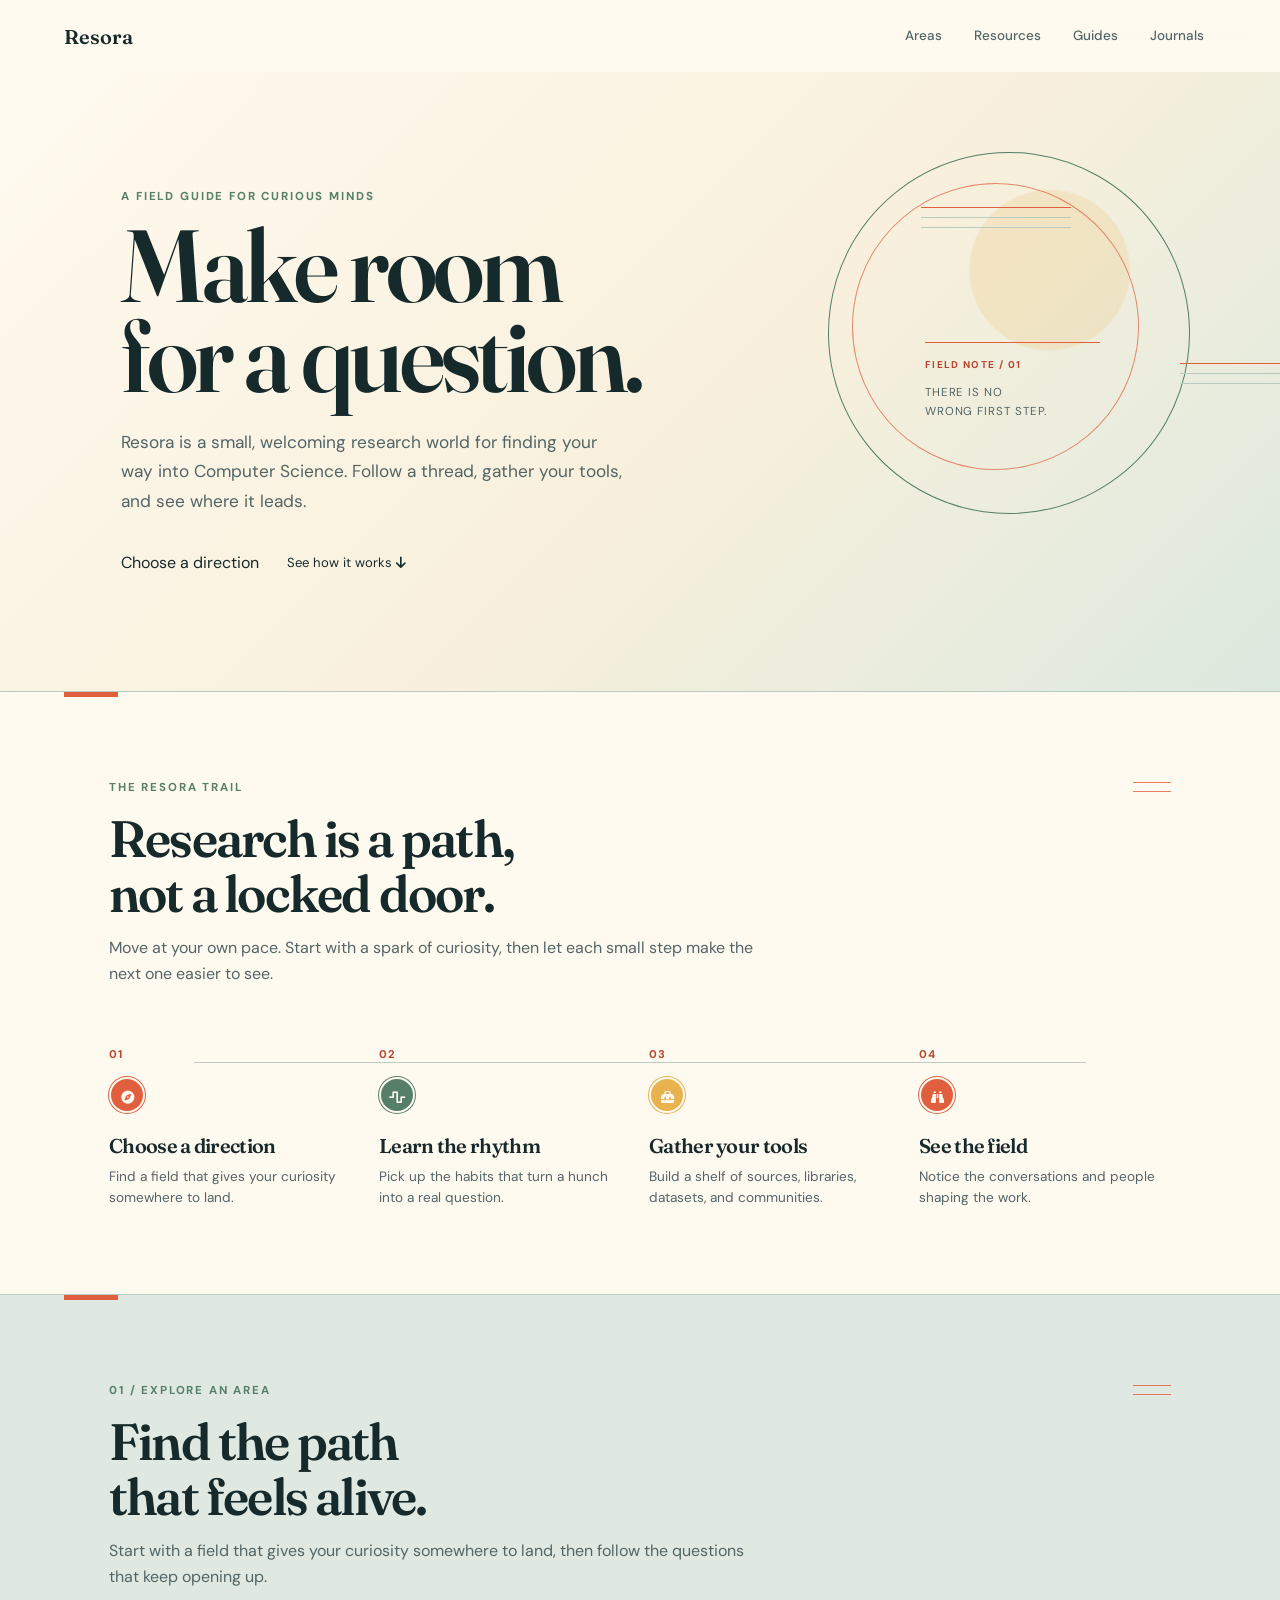
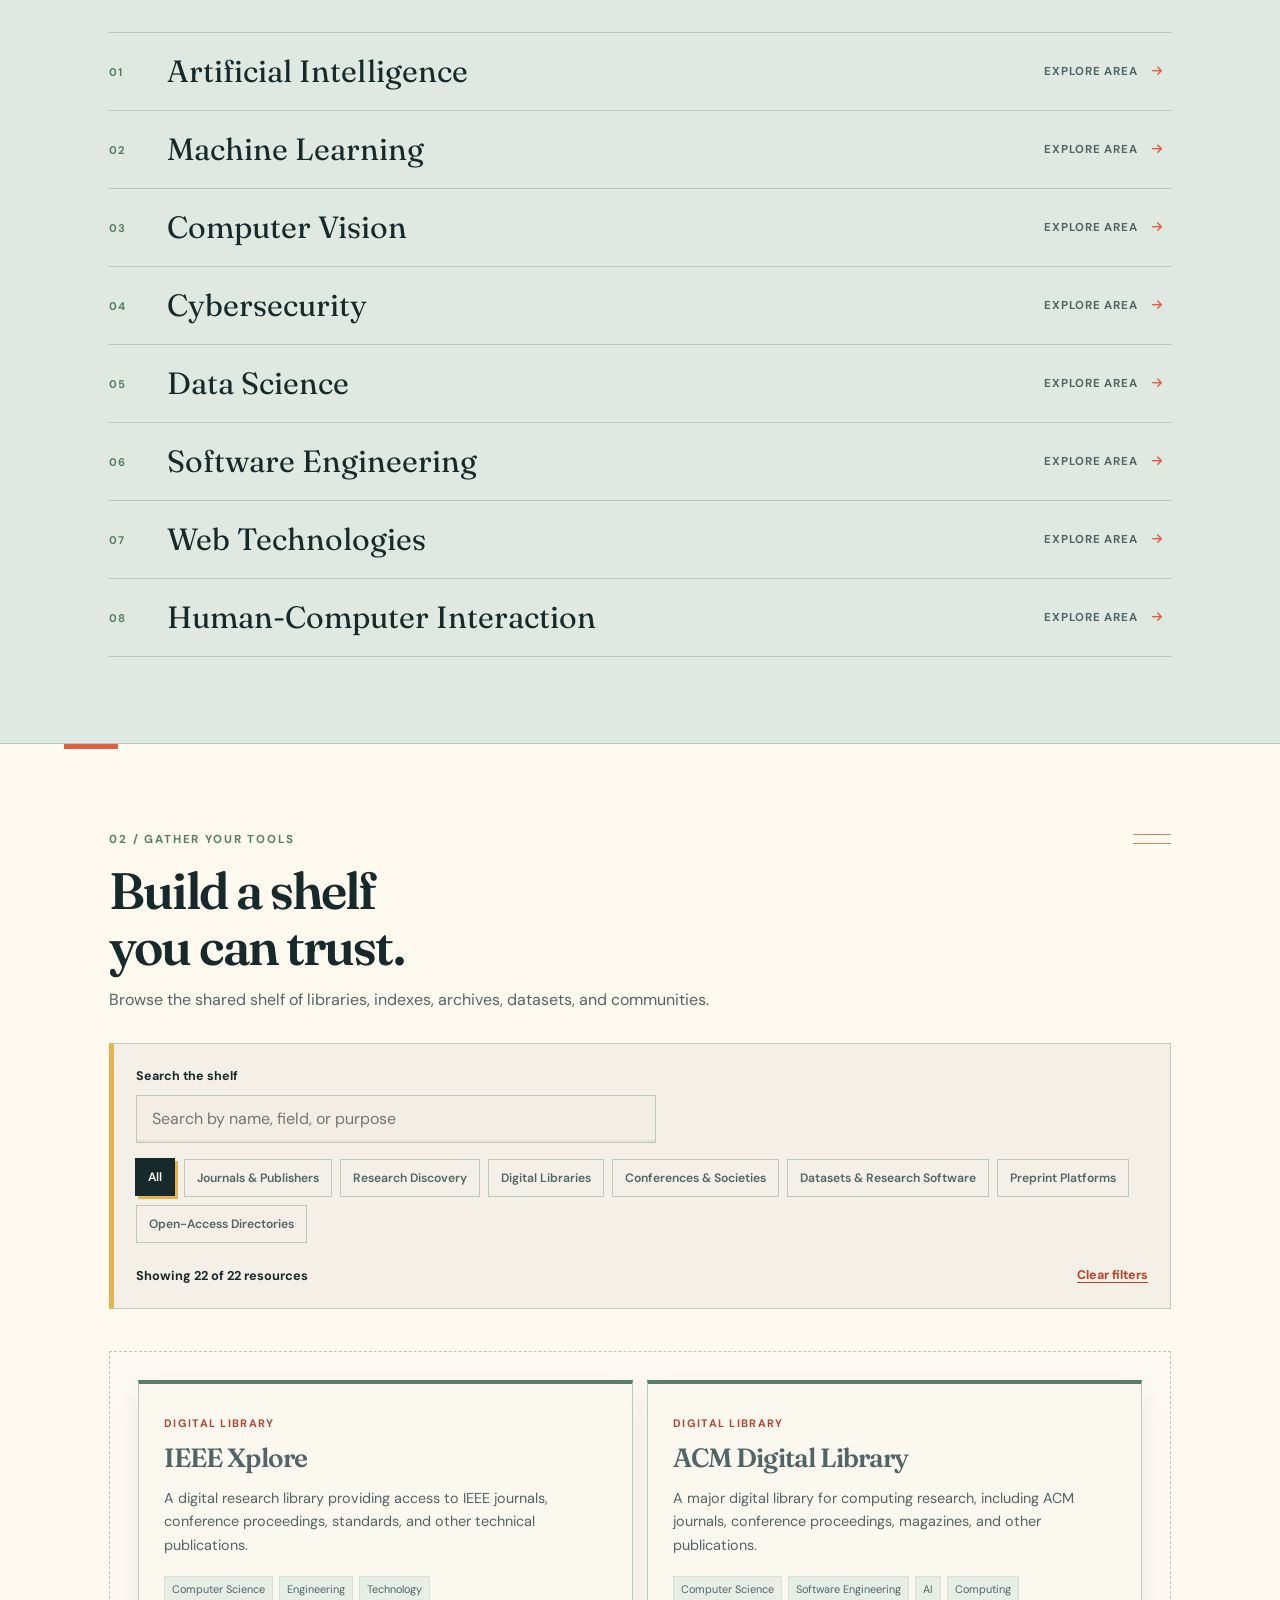
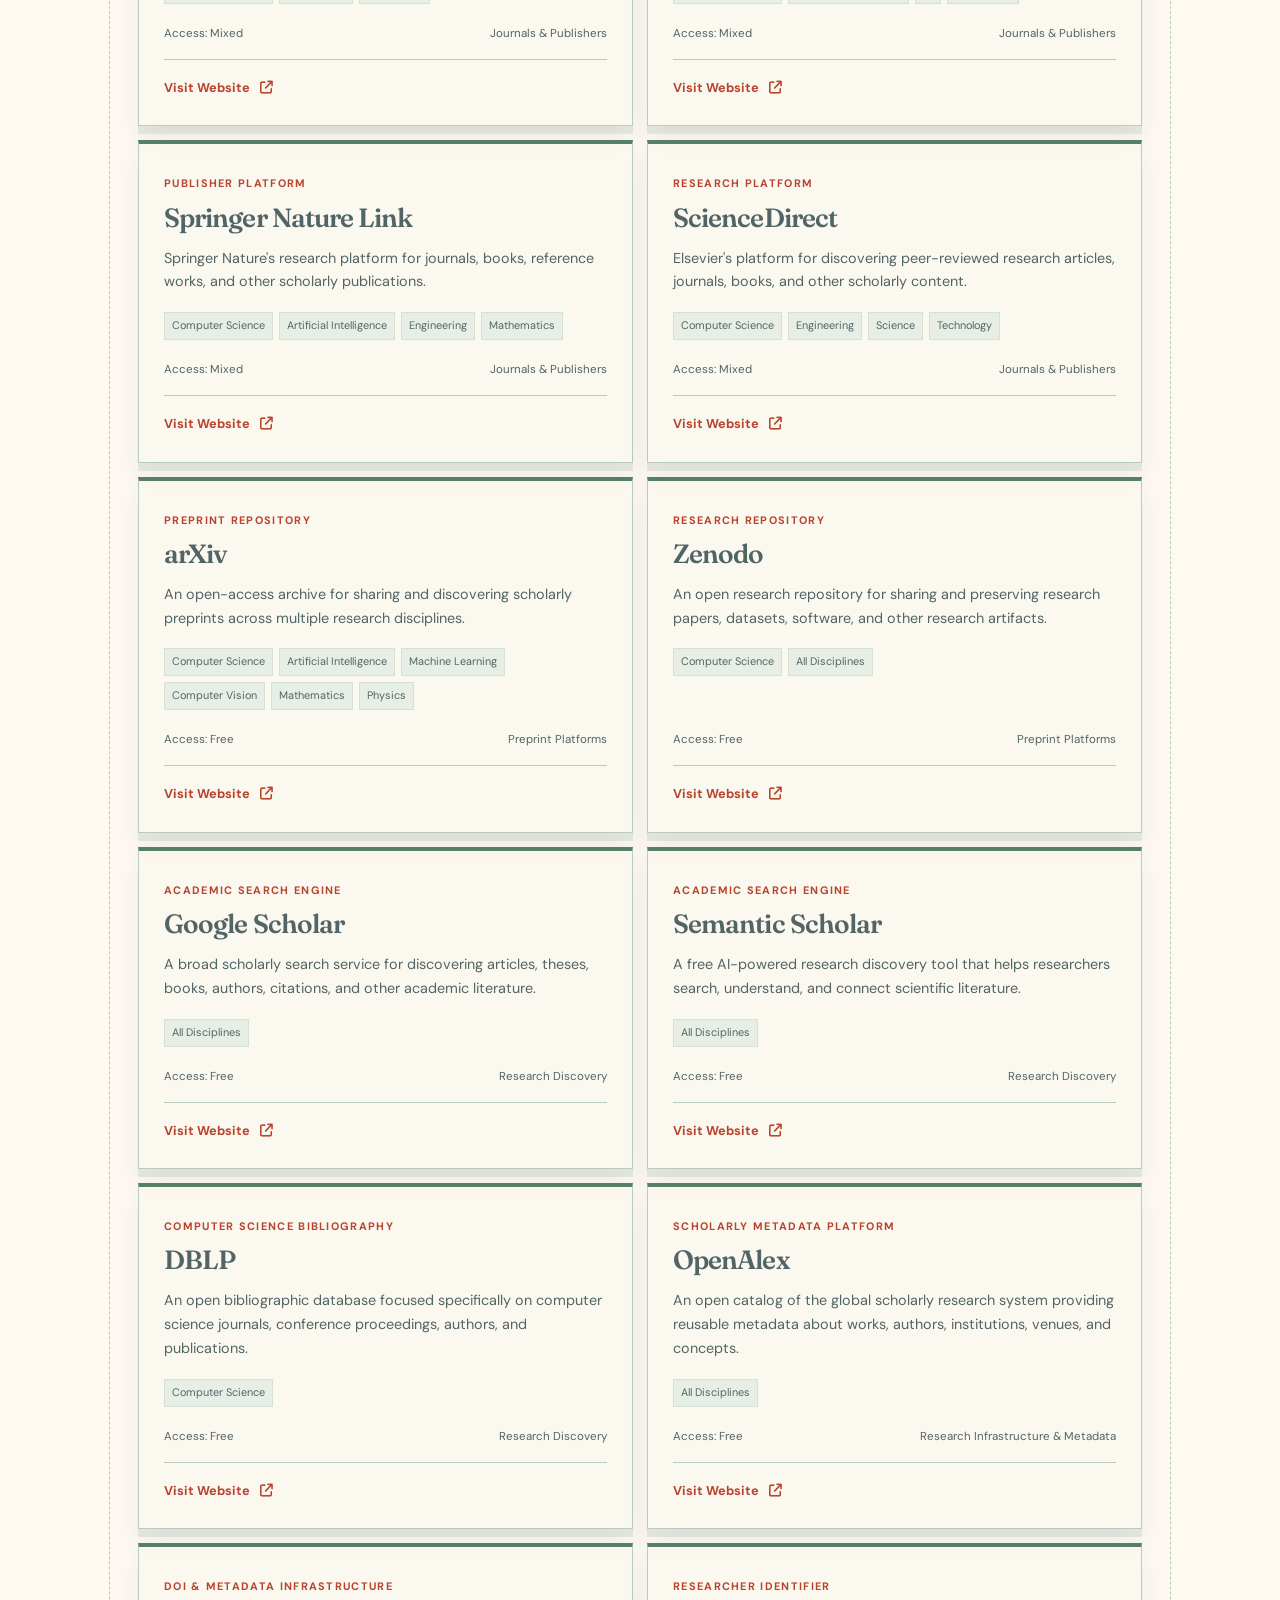
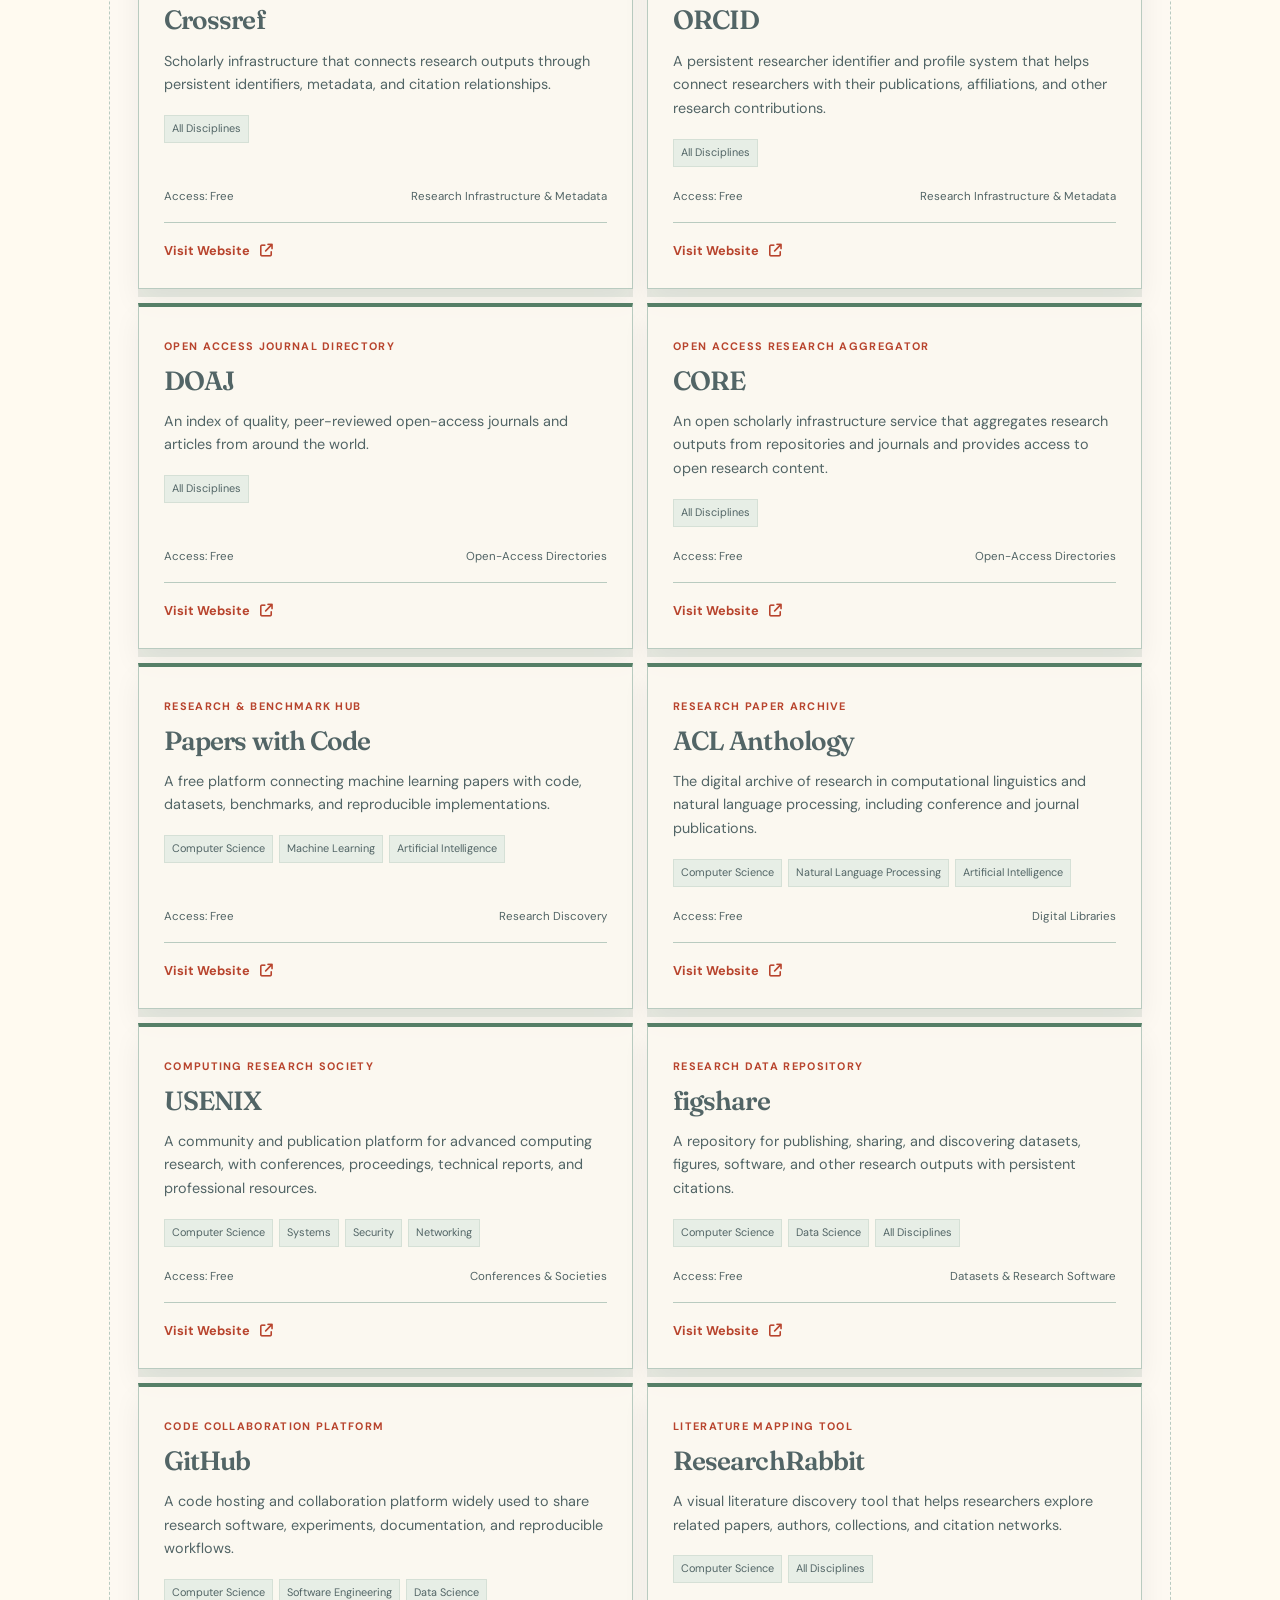
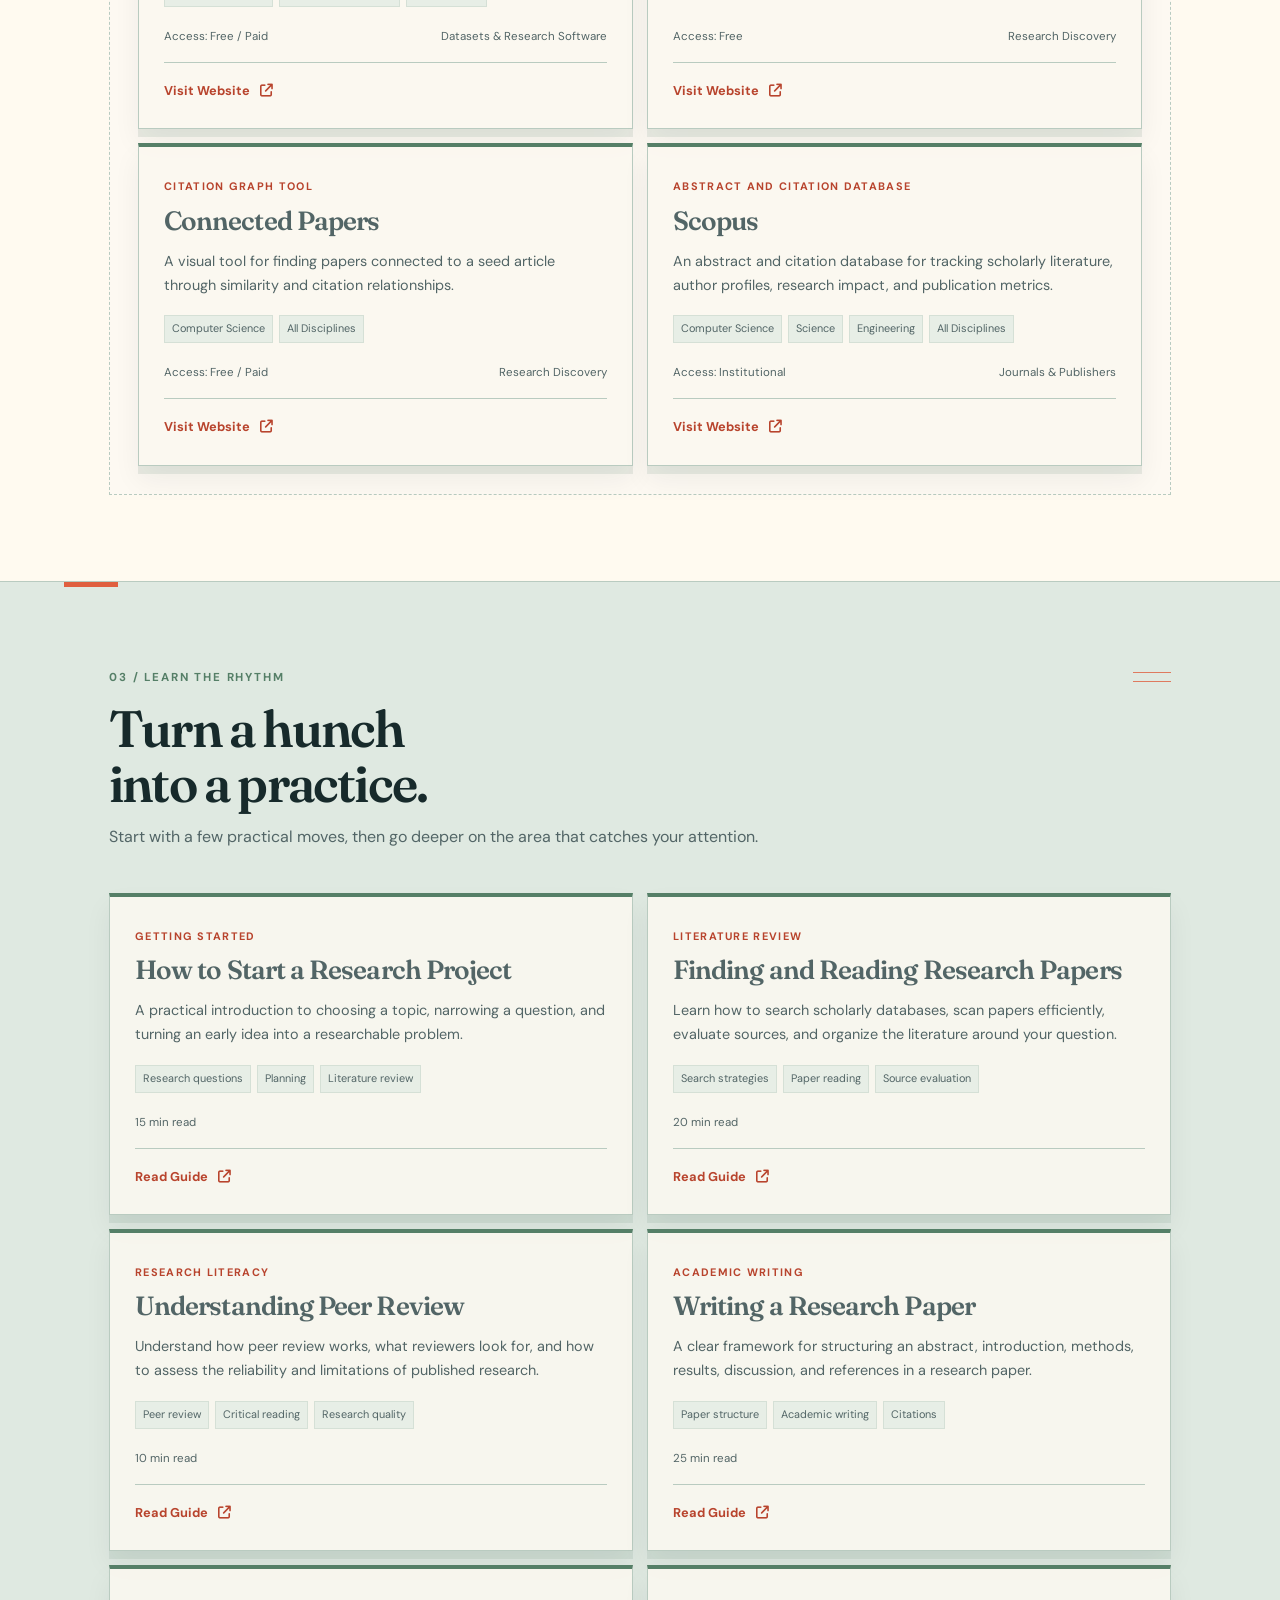
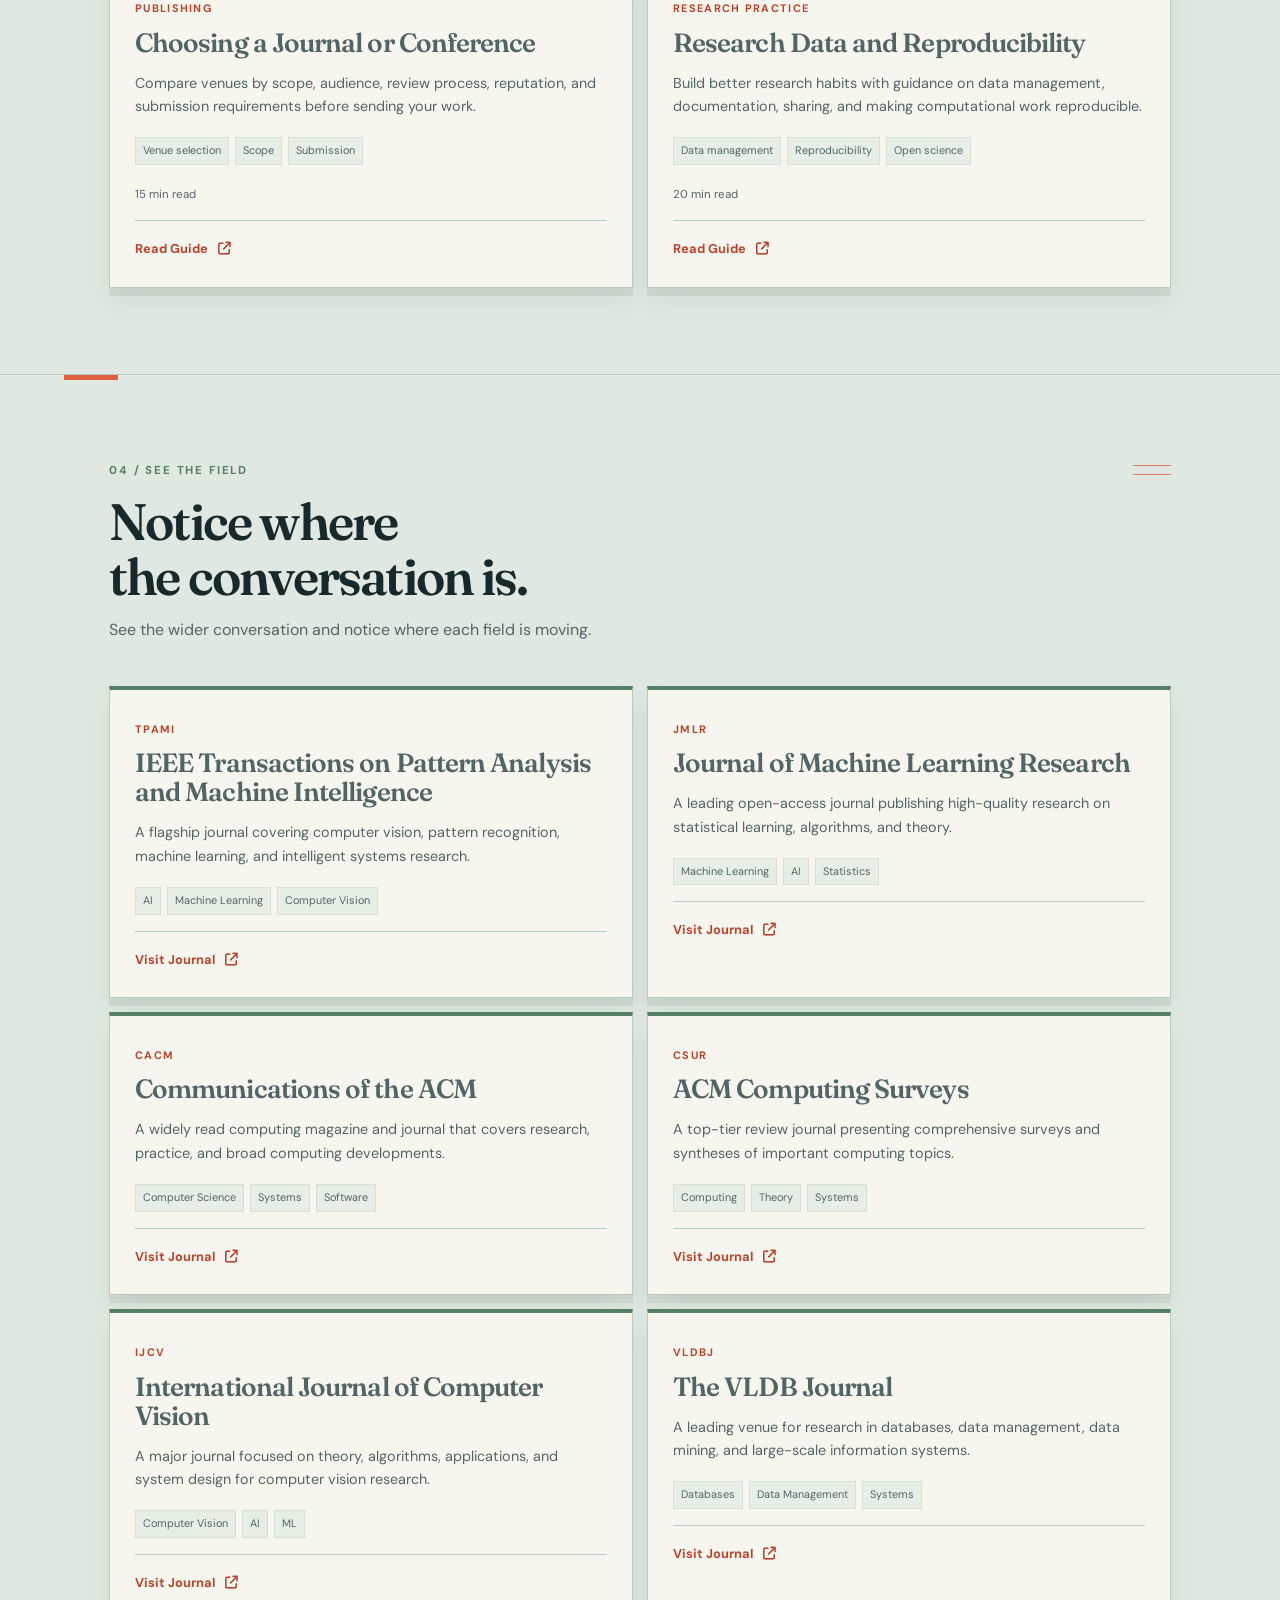
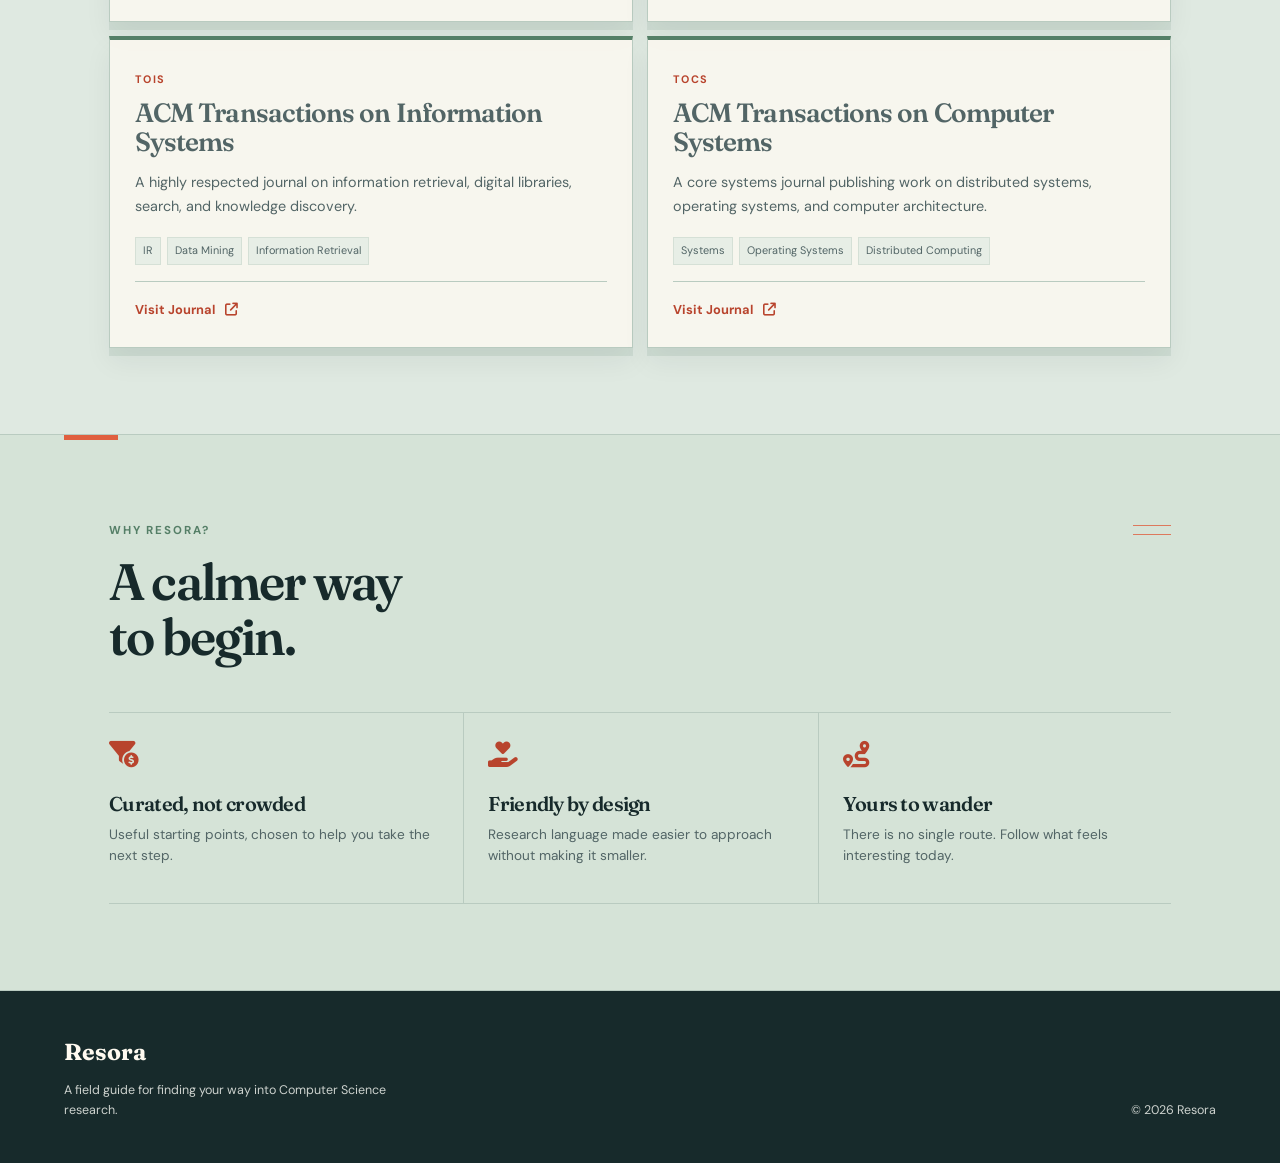
==== commit bd81343a: "update: modify the areas section" ====
--- a/index.html
+++ b/index.html
@@ -109,25 +109,25 @@
 
       <section id="areas">
         <div class="section-intro">
-          <p class="eyebrow">01 / Find your thread</p>
-
-          <h2>What keeps<br />pulling you back?</h2>
-
-          <p>
-            Pick the question that keeps returning. You can shape the topic as
-            you go.
-          </p>
-        </div>
-
-        <div class="area-list">
-          <a class="area-card" href="area.html?topic=artificial-intelligence"><span>01</span>Artificial Intelligence</a>
-          <a class="area-card" href="area.html?topic=machine-learning"><span>02</span>Machine Learning</a>
-          <a class="area-card" href="area.html?topic=computer-vision"><span>03</span>Computer Vision</a>
-          <a class="area-card" href="area.html?topic=cybersecurity"><span>04</span>Cybersecurity</a>
-          <a class="area-card" href="area.html?topic=data-science"><span>05</span>Data Science</a>
-          <a class="area-card" href="area.html?topic=software-engineering"><span>06</span>Software Engineering</a>
-          <a class="area-card" href="area.html?topic=web-technologies"><span>07</span>Web Technologies</a>
-          <a class="area-card" href="area.html?topic=human-computer-interaction"><span>08</span>Human-Computer Interaction</a>
+          <p class="eyebrow">01 / Explore an area</p>
+
+          <h2>Find the path<br />that feels alive.</h2>
+
+          <p>
+            Start with a field that gives your curiosity somewhere to land,
+            then follow the questions that keep opening up.
+          </p>
+        </div>
+
+        <div class="area-list" aria-label="Research areas">
+          <a class="area-card" href="area.html?topic=artificial-intelligence"><span class="area-number">01</span><span class="area-name">Artificial Intelligence</span><span class="area-action">Explore area <i class="fa-solid fa-arrow-right" aria-hidden="true"></i></span></a>
+          <a class="area-card" href="area.html?topic=machine-learning"><span class="area-number">02</span><span class="area-name">Machine Learning</span><span class="area-action">Explore area <i class="fa-solid fa-arrow-right" aria-hidden="true"></i></span></a>
+          <a class="area-card" href="area.html?topic=computer-vision"><span class="area-number">03</span><span class="area-name">Computer Vision</span><span class="area-action">Explore area <i class="fa-solid fa-arrow-right" aria-hidden="true"></i></span></a>
+          <a class="area-card" href="area.html?topic=cybersecurity"><span class="area-number">04</span><span class="area-name">Cybersecurity</span><span class="area-action">Explore area <i class="fa-solid fa-arrow-right" aria-hidden="true"></i></span></a>
+          <a class="area-card" href="area.html?topic=data-science"><span class="area-number">05</span><span class="area-name">Data Science</span><span class="area-action">Explore area <i class="fa-solid fa-arrow-right" aria-hidden="true"></i></span></a>
+          <a class="area-card" href="area.html?topic=software-engineering"><span class="area-number">06</span><span class="area-name">Software Engineering</span><span class="area-action">Explore area <i class="fa-solid fa-arrow-right" aria-hidden="true"></i></span></a>
+          <a class="area-card" href="area.html?topic=web-technologies"><span class="area-number">07</span><span class="area-name">Web Technologies</span><span class="area-action">Explore area <i class="fa-solid fa-arrow-right" aria-hidden="true"></i></span></a>
+          <a class="area-card" href="area.html?topic=human-computer-interaction"><span class="area-number">08</span><span class="area-name">Human-Computer Interaction</span><span class="area-action">Explore area <i class="fa-solid fa-arrow-right" aria-hidden="true"></i></span></a>
         </div>
       </section>
 
--- a/style.css
+++ b/style.css
@@ -352,35 +352,38 @@
 }
 
 .area-list {
-  display: grid;
-  grid-template-columns: repeat(4, minmax(0, 1fr));
-  gap: 10px;
+  position: relative;
+  display: flex;
+  flex-direction: column;
   margin-top: 42px;
-  perspective: 900px;
+  border-top: 1px solid var(--line);
 }
 
 .area-card {
-  min-height: 130px;
+  position: relative;
+  min-height: 78px;
   display: flex;
-  align-items: flex-end;
-  padding: 18px;
-  border: 1px solid var(--line);
+  align-items: center;
+  gap: 24px;
+  padding: 17px 8px 17px 0;
+  border-bottom: 1px solid var(--line);
   color: var(--ink);
-  background: rgba(251, 248, 240, 0.72);
-  font-family: var(--serif);
-  font-size: 1.15rem;
-  line-height: 1.15;
-  box-shadow: 0 8px 0 rgba(85, 127, 103, 0.14), 0 14px 24px rgba(23, 42, 43, 0.06);
-  transform: translateZ(0) rotateX(0deg);
-  transform-style: preserve-3d;
-  transition: color 180ms ease, background 180ms ease, transform 180ms ease, box-shadow 180ms ease;
-}
-
-.area-card span {
-  align-self: flex-start;
-  margin-bottom: auto;
+  transition: color 180ms ease, padding 180ms ease, background 180ms ease;
+}
+
+.area-card::before {
+  position: absolute;
+  left: -18px;
+  width: 3px;
+  height: 0;
+  content: "";
+  background: var(--accent);
+  transition: height 180ms ease;
+}
+
+.area-number {
+  width: 34px;
   color: var(--moss);
-  font-family: var(--sans);
   font-size: 0.7rem;
   font-weight: 700;
   letter-spacing: 0.1em;
@@ -388,15 +391,41 @@
 
 .area-card:hover,
 .area-card:focus-visible {
-  color: var(--paper-light);
-  background: var(--accent-dark);
-  box-shadow: 0 12px 0 var(--signal), 0 18px 26px rgba(23, 42, 43, 0.14);
-  transform: translateY(-5px) rotateX(3deg) rotateY(-2deg);
-}
-
-.area-card:hover span,
-.area-card:focus-visible span {
-  color: #f6d8cb;
+  padding-left: 10px;
+  color: var(--accent-dark);
+  background: rgba(255, 250, 240, 0.5);
+}
+
+.area-card:hover::before,
+.area-card:focus-visible::before {
+  height: 42px;
+}
+
+.area-name {
+  flex: 1;
+  font-family: var(--serif);
+  font-size: clamp(1.3rem, 2.4vw, 2rem);
+  line-height: 1.1;
+}
+
+.area-action {
+  color: var(--ink-soft);
+  font-size: 0.72rem;
+  font-weight: 700;
+  letter-spacing: 0.08em;
+  text-transform: uppercase;
+  white-space: nowrap;
+}
+
+.area-action i {
+  margin-left: 10px;
+  color: var(--accent);
+  transition: transform 180ms ease;
+}
+
+.area-card:hover .area-action i,
+.area-card:focus-visible .area-action i {
+  transform: translateX(4px);
 }
 
 #resources > div:last-child,
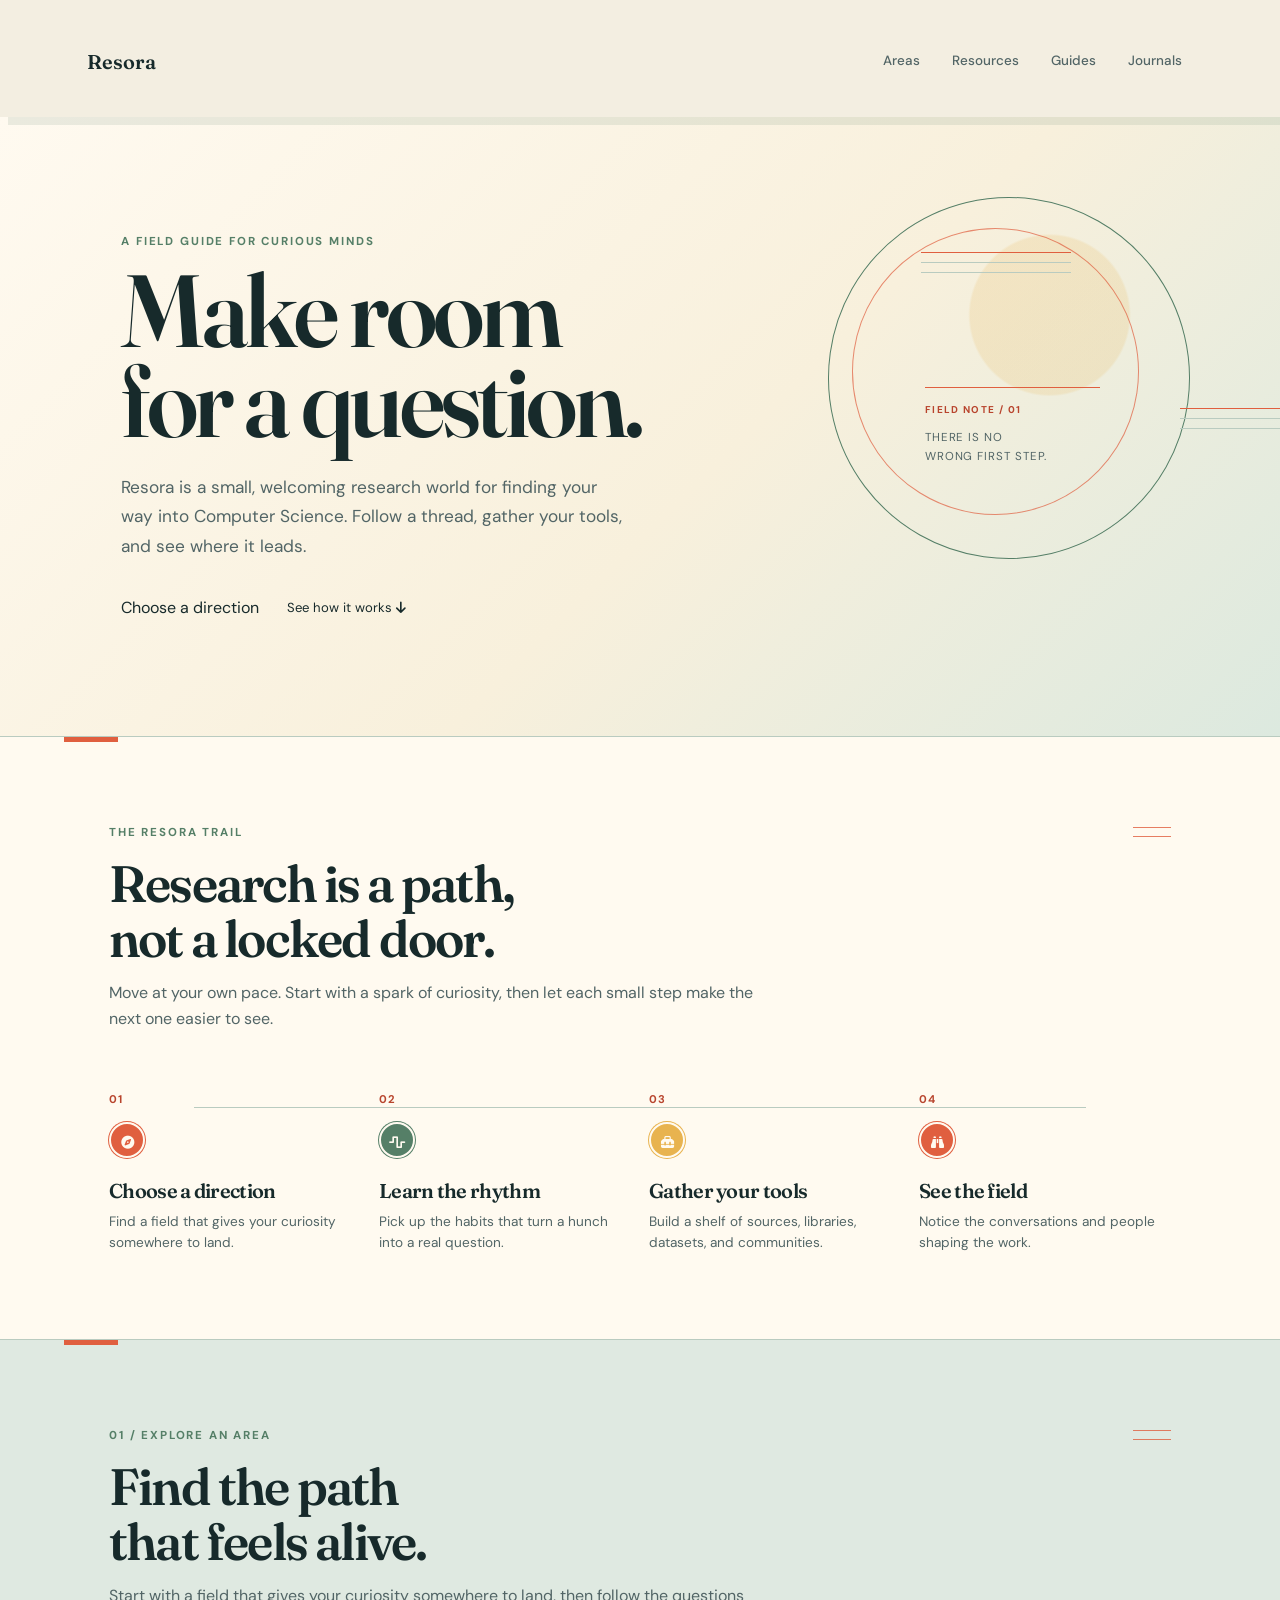
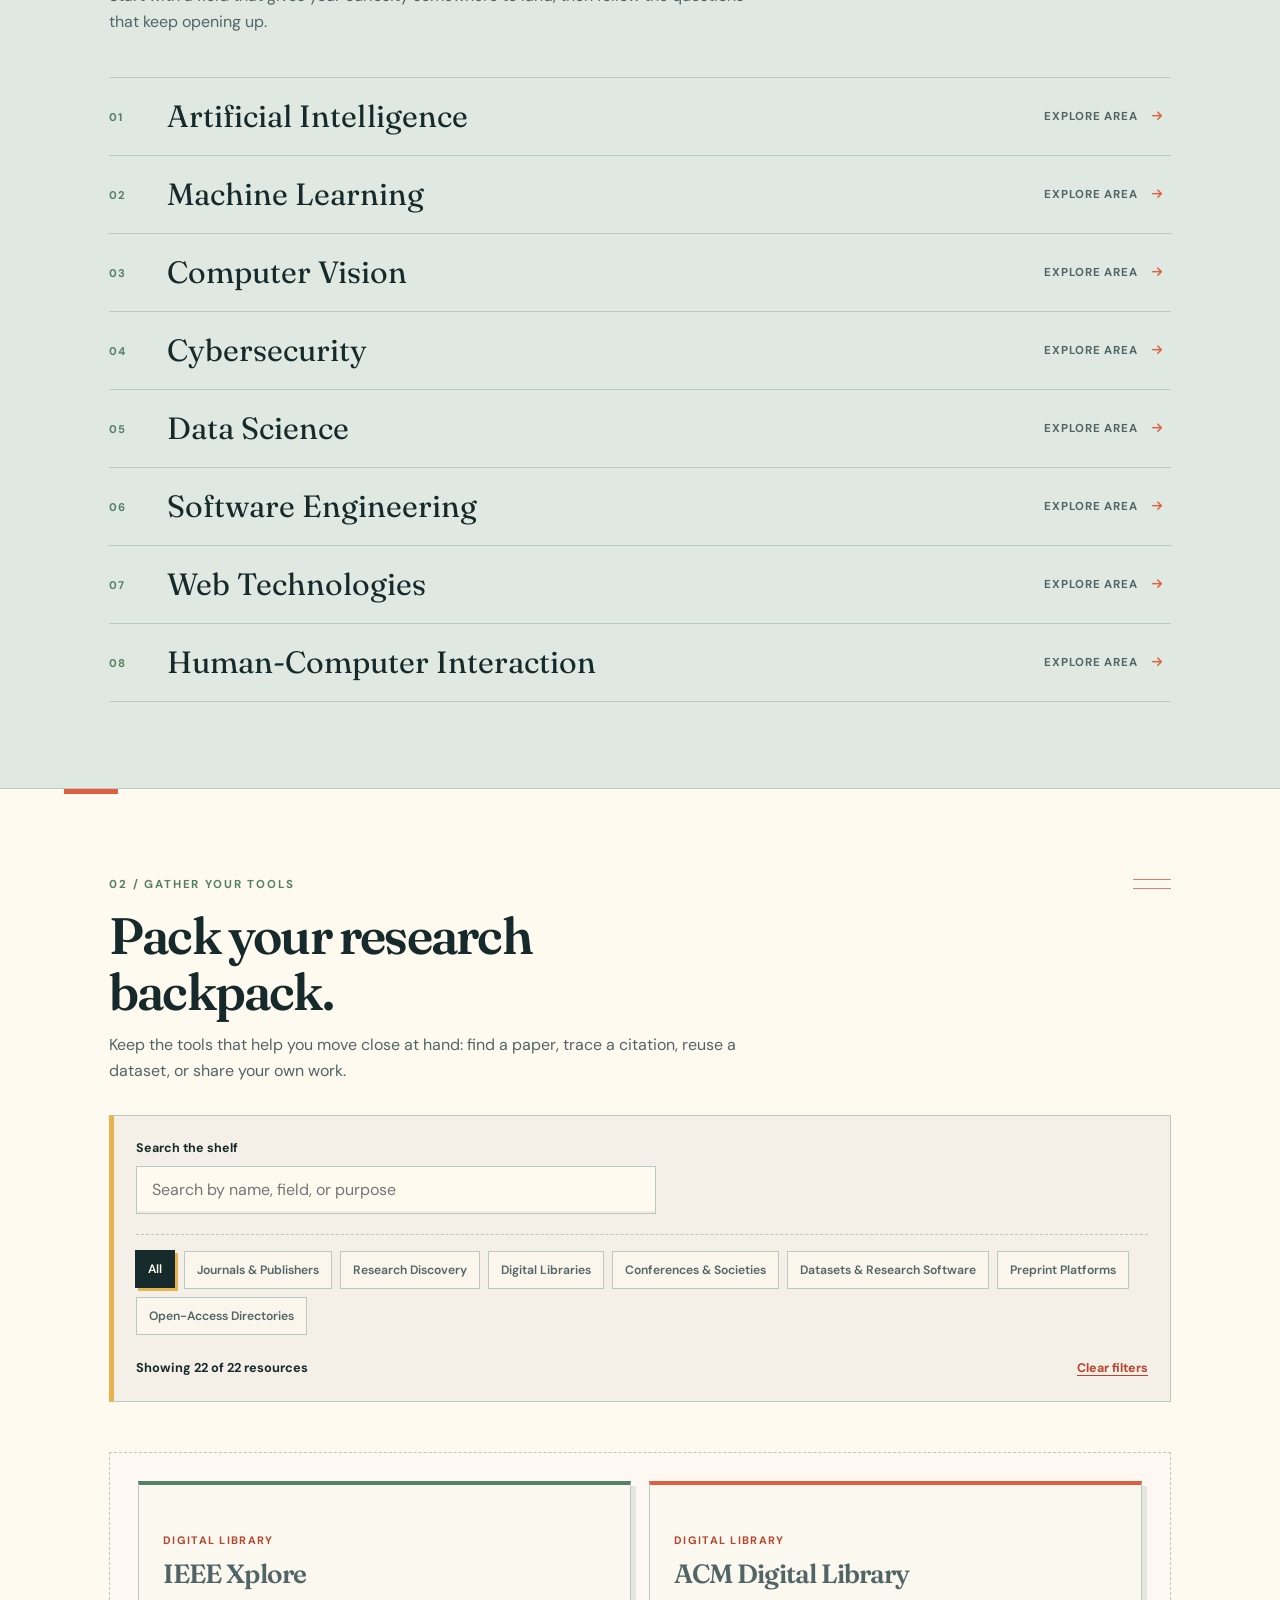
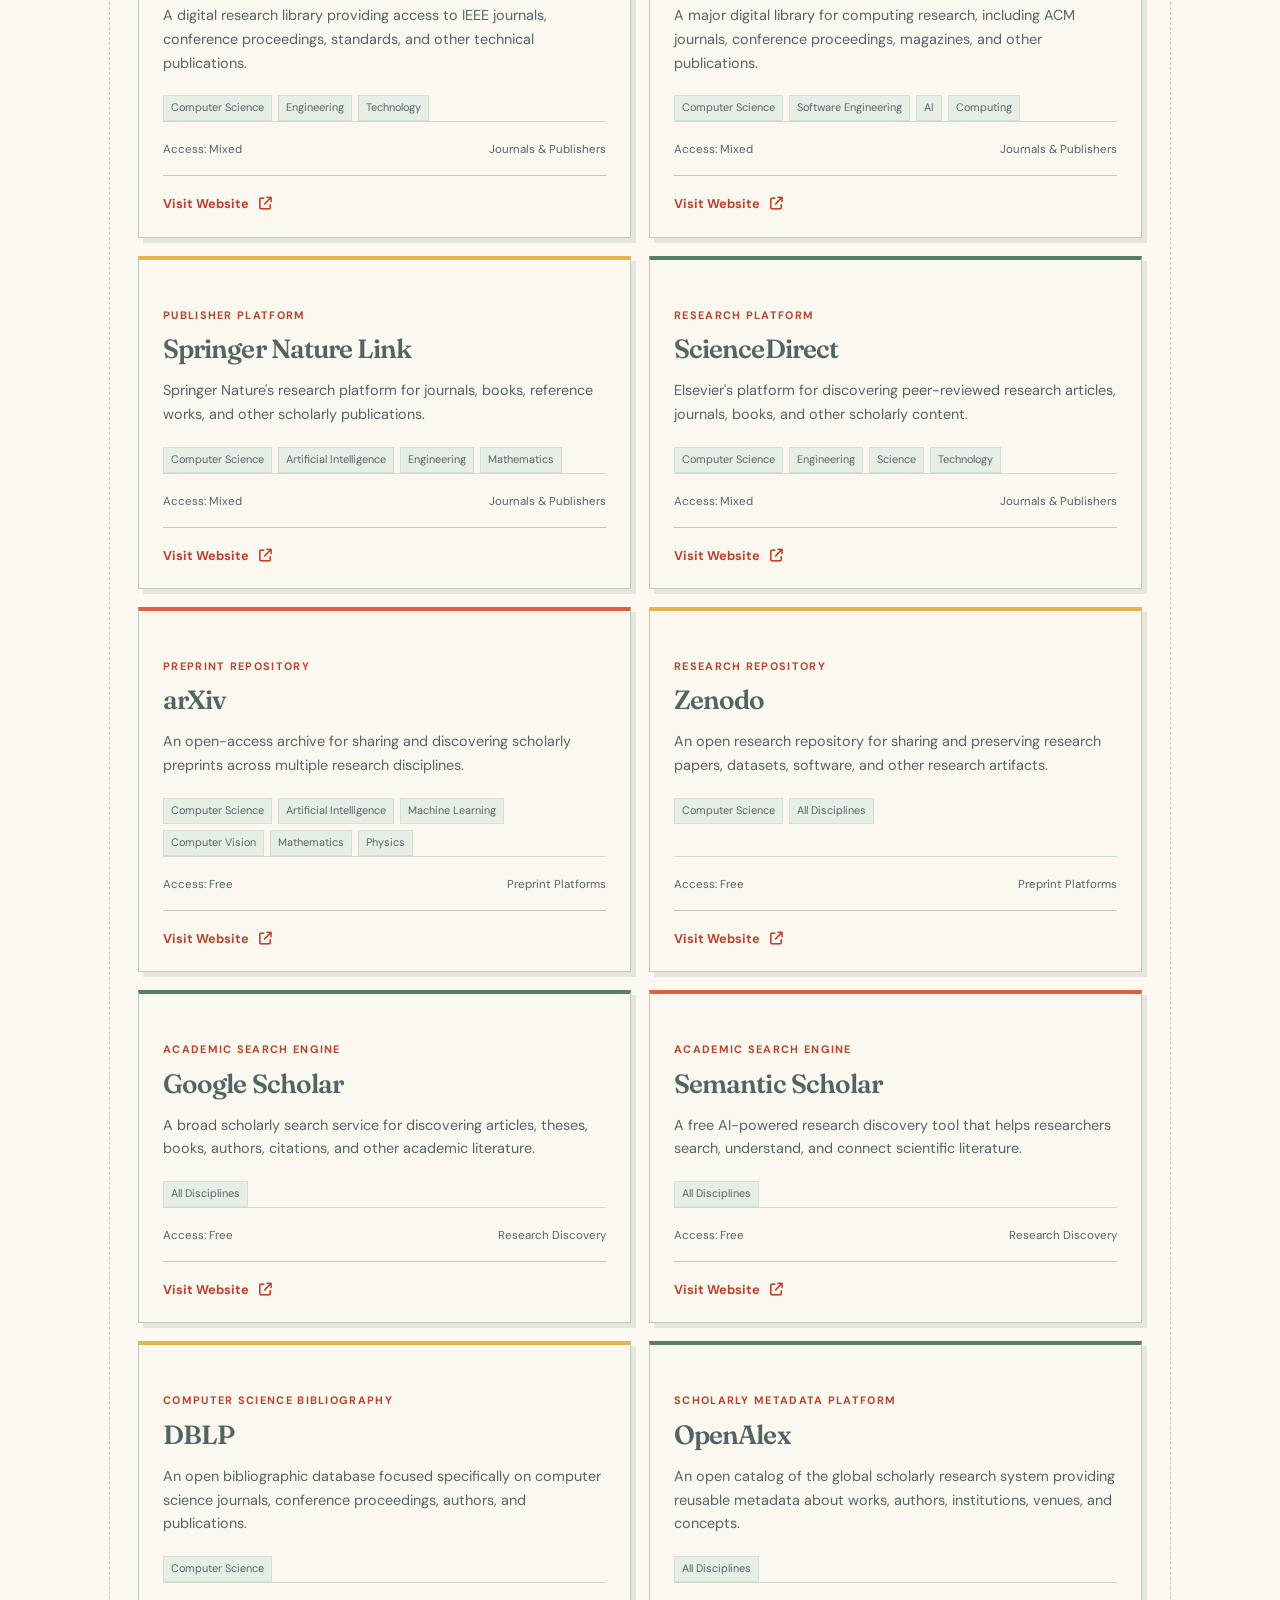
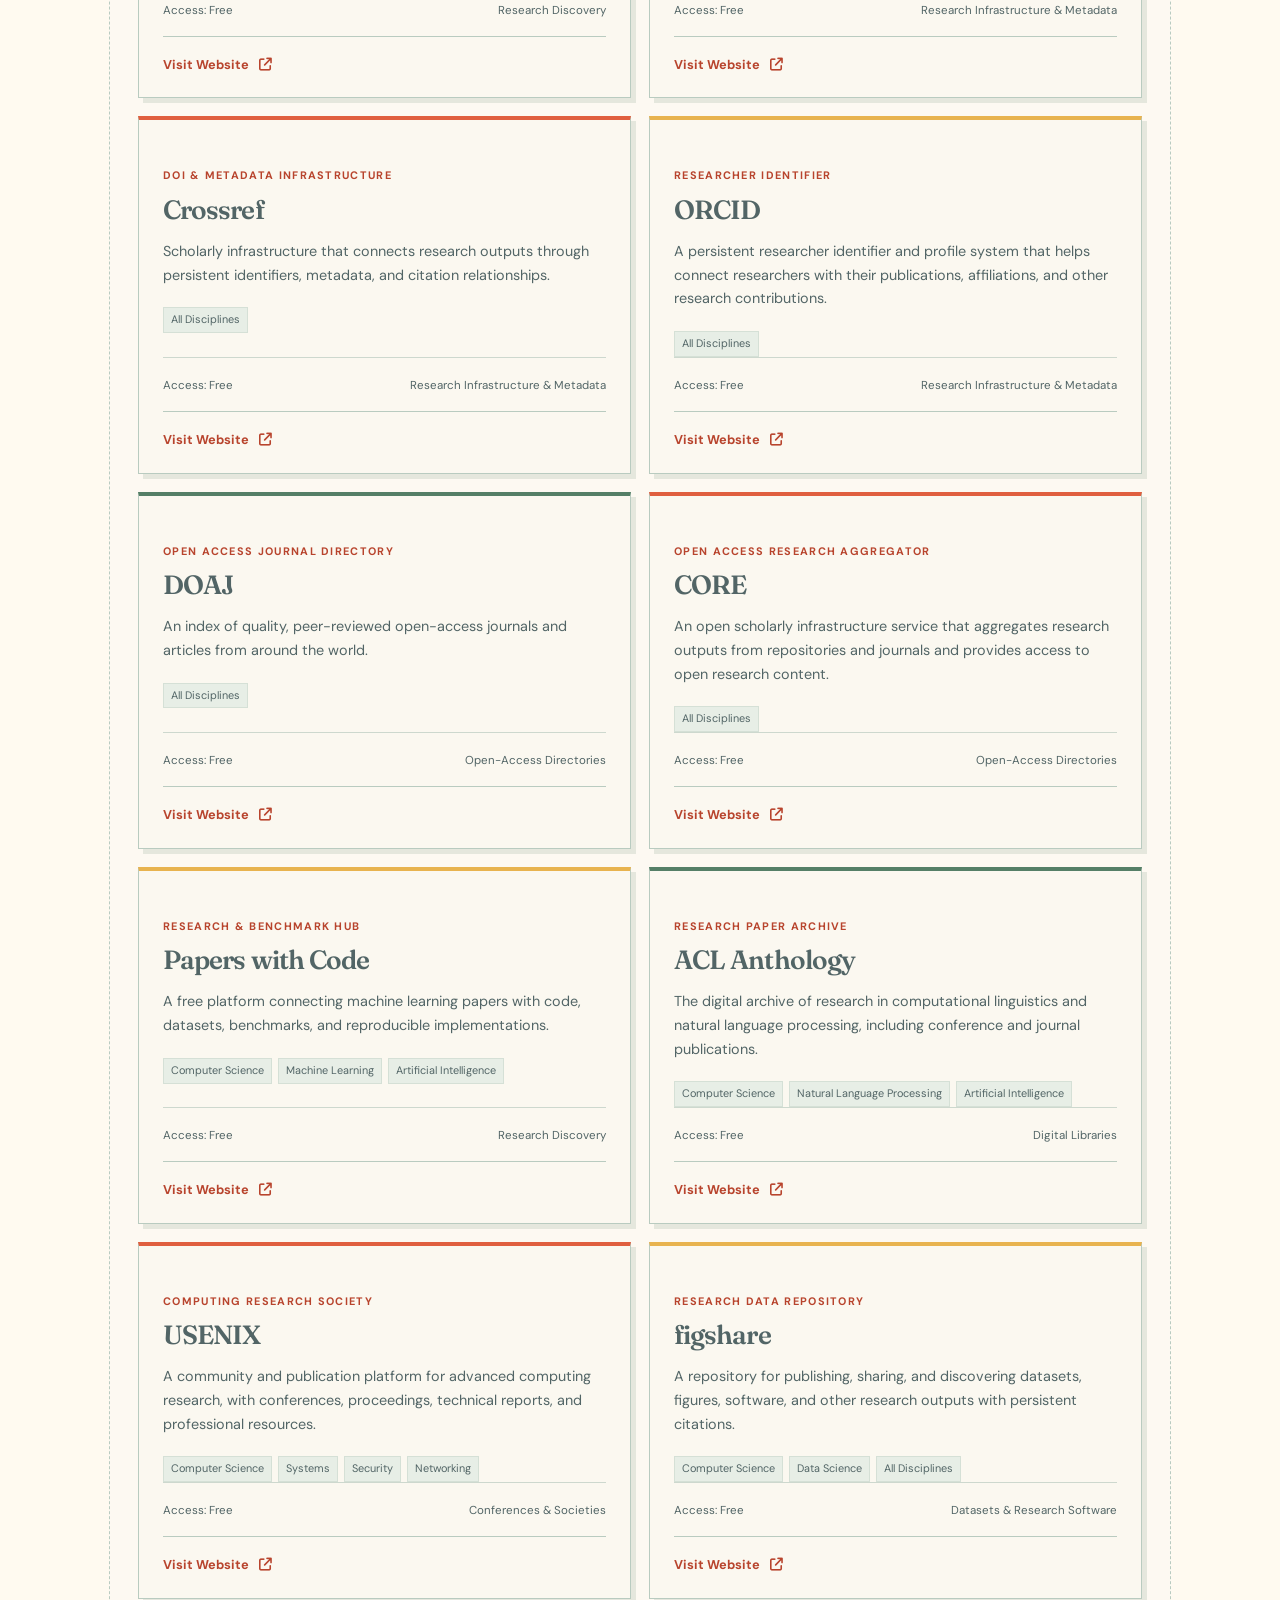
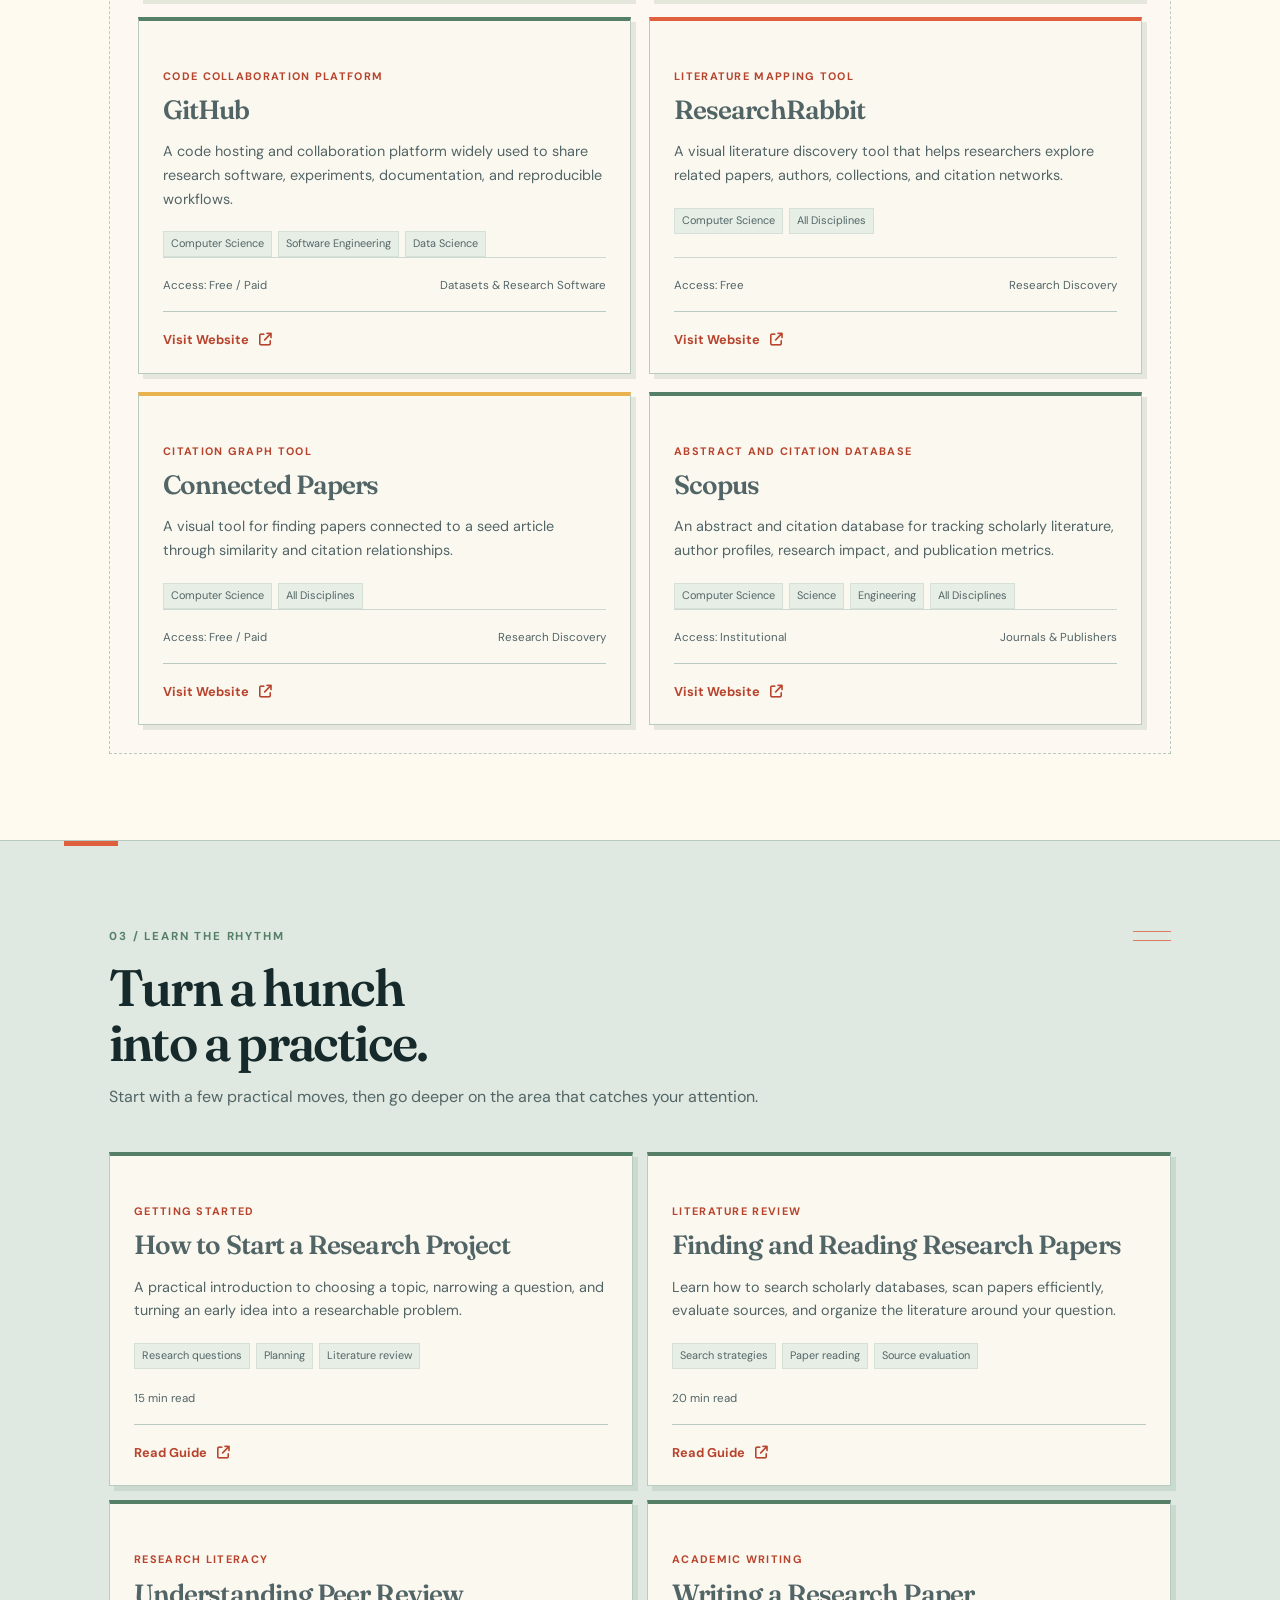
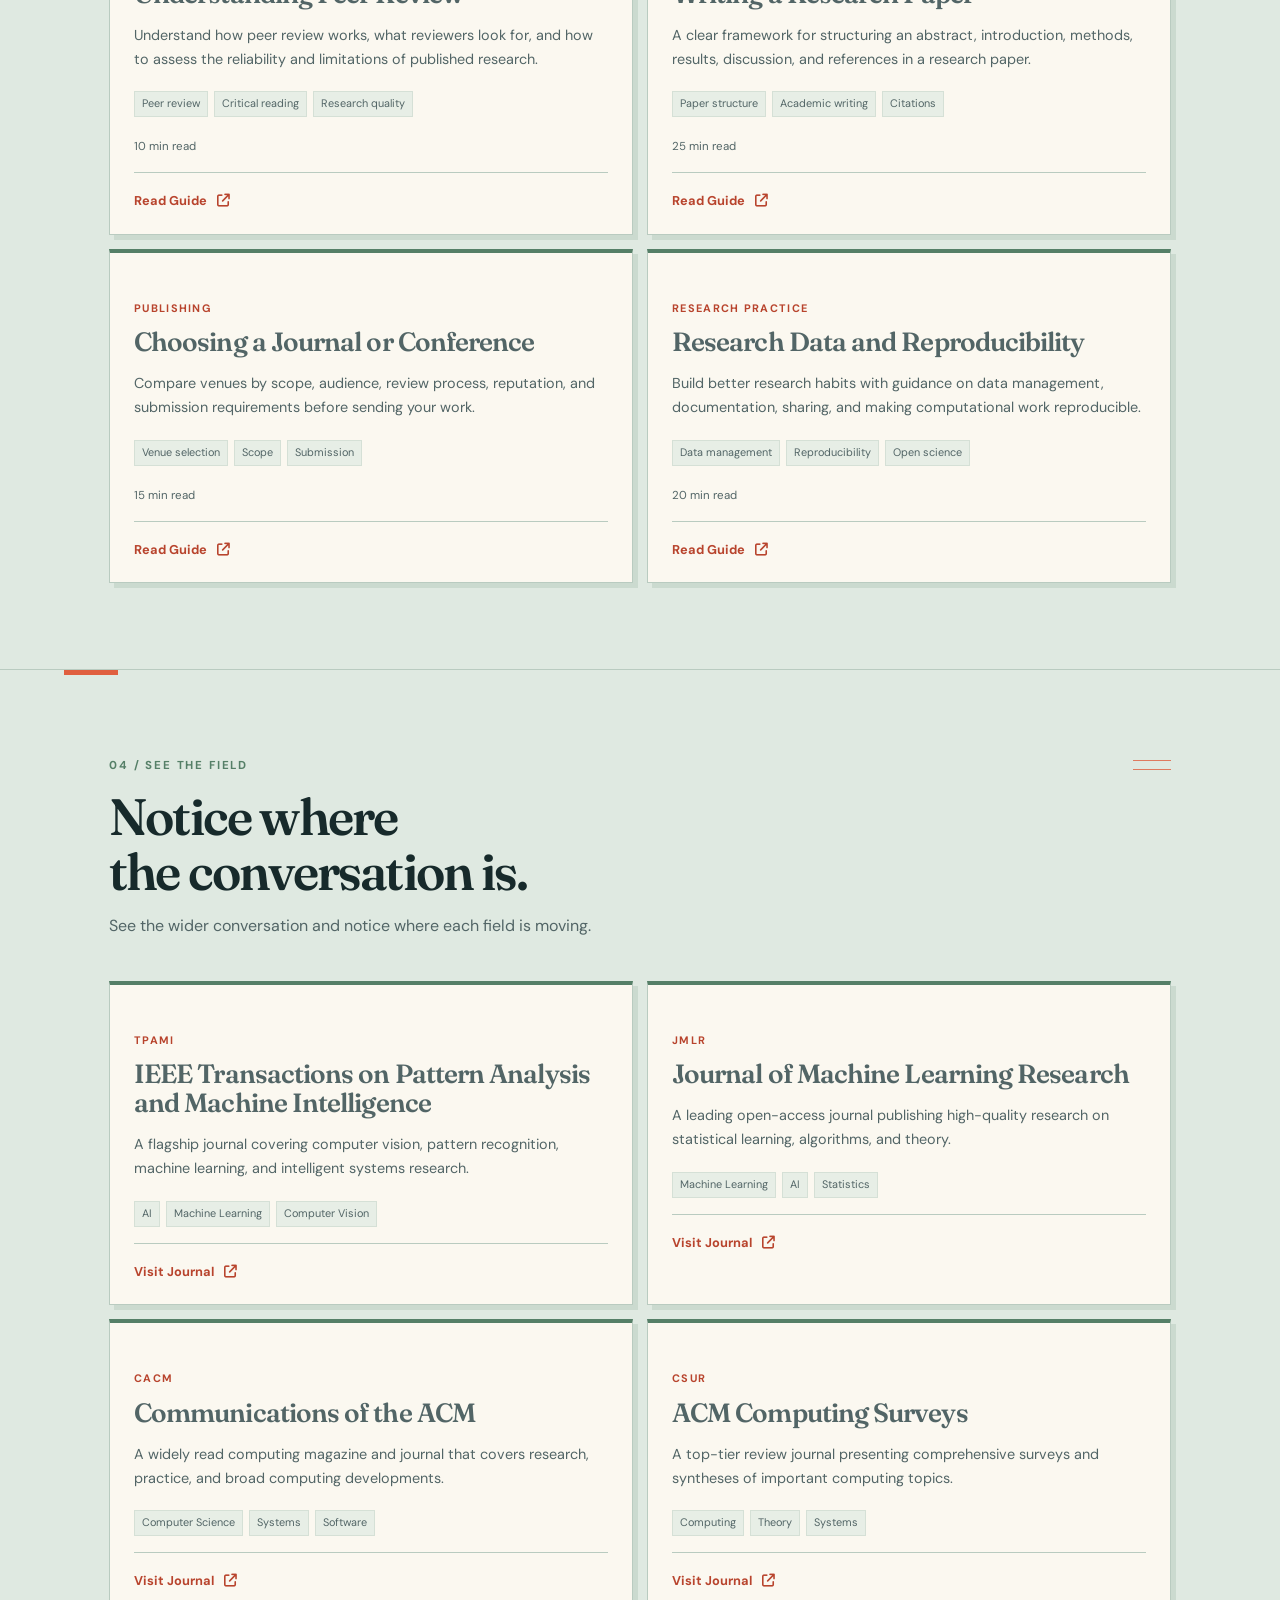
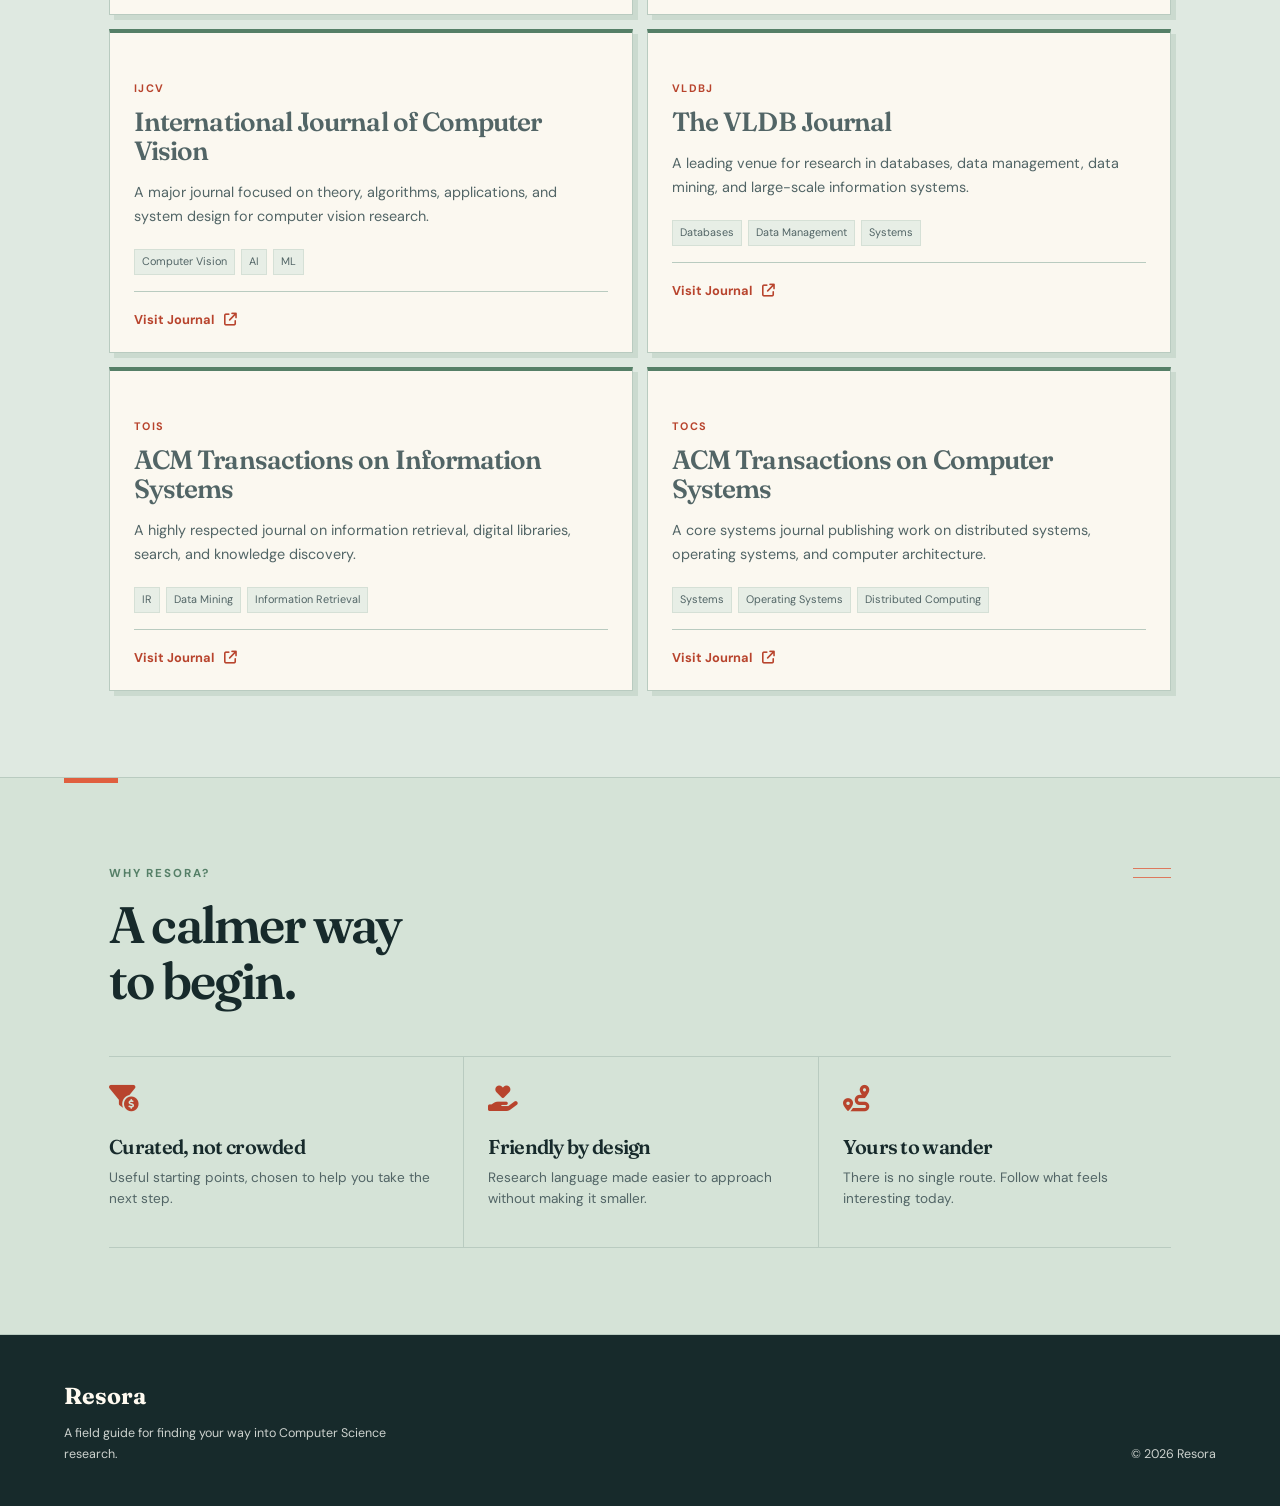
==== commit 9619987b: "update: enhance content and styling for resource section" ====
--- a/index.html
+++ b/index.html
@@ -135,11 +135,11 @@
         <div class="section-intro">
           <p class="eyebrow">02 / Gather your tools</p>
 
-          <h2>Build a shelf<br />you can trust.</h2>
-
-          <p>
-            Browse the shared shelf of libraries, indexes, archives, datasets,
-            and communities.
+          <h2>Pack your research<br />backpack.</h2>
+
+          <p>
+            Keep the tools that help you move close at hand: find a paper,
+            trace a citation, reuse a dataset, or share your own work.
           </p>
 
           <div class="resource-controls">
--- a/style.css
+++ b/style.css
@@ -47,13 +47,17 @@
 textarea {
   font: inherit;
 }
+#resources .section-intro {
+  padding-bottom: 8px;
+}
 
 header {
   position: sticky;
-  top: 0;
+  padding: 25px 25px 20px;
   z-index: 10;
   background: rgba(255, 250, 240, 0.82);
-  backdrop-filter: blur(12px);
+  background: #f3eee1;
+  box-shadow: 8px 8px 0 rgba(85, 127, 103, 0.12);
 }
 
 nav,
@@ -151,6 +155,7 @@
 }
 
 .resource-controls {
+  position: relative;
   margin-top: 30px;
   padding: 22px;
   border: 1px solid var(--line);
@@ -172,7 +177,7 @@
   padding: 0 15px;
   border: 1px solid var(--line);
   color: var(--ink);
-  background: var(--paper);
+  background: var(--paper-light);
   box-shadow: inset 0 -2px 0 rgba(23, 42, 43, 0.06);
   transition: border-color 180ms ease, box-shadow 180ms ease, background 180ms ease;
 }
@@ -189,7 +194,9 @@
   display: flex;
   flex-wrap: wrap;
   gap: 8px;
-  margin-top: 16px;
+  margin-top: 20px;
+  padding-top: 16px;
+  border-top: 1px dashed var(--line);
 }
 
 .resource-filter-status {
@@ -227,7 +234,7 @@
   padding: 8px 12px;
   border: 1px solid var(--line);
   color: var(--ink-soft);
-  background: transparent;
+  background: rgba(255, 250, 240, 0.48);
   cursor: pointer;
   font-size: 0.76rem;
   font-weight: 600;
@@ -467,17 +474,22 @@
   perspective: 1100px;
 }
 
+#resource-container {
+  gap: 18px;
+  margin-top: 46px;
+}
+
 .resource-card,
 .journal-card,
 .guide-card {
   display: flex;
-  min-height: 290px;
+  min-height: 314px;
   flex-direction: column;
-  padding: 25px;
+  padding: 23px 24px 20px;
   border: 1px solid var(--line);
   border-top: 4px solid var(--moss);
-  background: rgba(251, 248, 240, 0.88);
-  box-shadow: 0 8px 0 rgba(85, 127, 103, 0.12), 0 14px 26px rgba(23, 42, 43, 0.06);
+  background: #fbf8f0;
+  box-shadow: 5px 5px 0 rgba(85, 127, 103, 0.14);
   transform: translateZ(0) rotateX(0deg);
   transform-style: preserve-3d;
   transition: border-color 180ms ease, box-shadow 180ms ease, transform 180ms ease;
@@ -488,15 +500,24 @@
 .guide-card:hover,
 .area-result:hover {
   border-color: var(--accent);
-  box-shadow: 0 12px 0 rgba(224, 95, 63, 0.3), var(--shadow);
-  transform: translateY(-6px) rotateX(2deg) rotateY(-1deg);
+  box-shadow: 8px 8px 0 rgba(224, 95, 63, 0.2);
+  transform: translateY(-4px);
 }
 
 .card-mark {
-  align-self: flex-end;
+  align-self: flex-start;
+  margin-bottom: 18px;
   color: var(--signal);
-  font-size: 1.1rem;
-  line-height: 0;
+  font-size: 0.95rem;
+  line-height: 1;
+}
+
+#resource-container .resource-card:nth-child(3n + 2) {
+  border-top-color: var(--accent);
+}
+
+#resource-container .resource-card:nth-child(3n + 3) {
+  border-top-color: var(--signal);
 }
 
 .journal-card {
@@ -524,7 +545,8 @@
 }
 
 .resource-description {
-  margin-top: 15px;
+  margin-top: 16px;
+  max-width: 52ch;
   color: var(--ink-soft);
   font-size: 0.9rem;
 }
@@ -533,11 +555,11 @@
   display: flex;
   flex-wrap: wrap;
   gap: 6px;
-  margin-top: 18px;
+  margin-top: 20px;
 }
 
 .resource-fields span {
-  padding: 4px 7px;
+  padding: 3px 7px;
   color: var(--ink-soft);
   background: #e7eee6;
   font-size: 0.68rem;
@@ -549,7 +571,8 @@
   justify-content: space-between;
   gap: 12px;
   margin-top: auto;
-  padding-top: 20px;
+  padding-top: 18px;
+  border-top: 1px solid rgba(185, 203, 192, 0.7);
   color: var(--ink-soft);
   font-size: 0.72rem;
 }
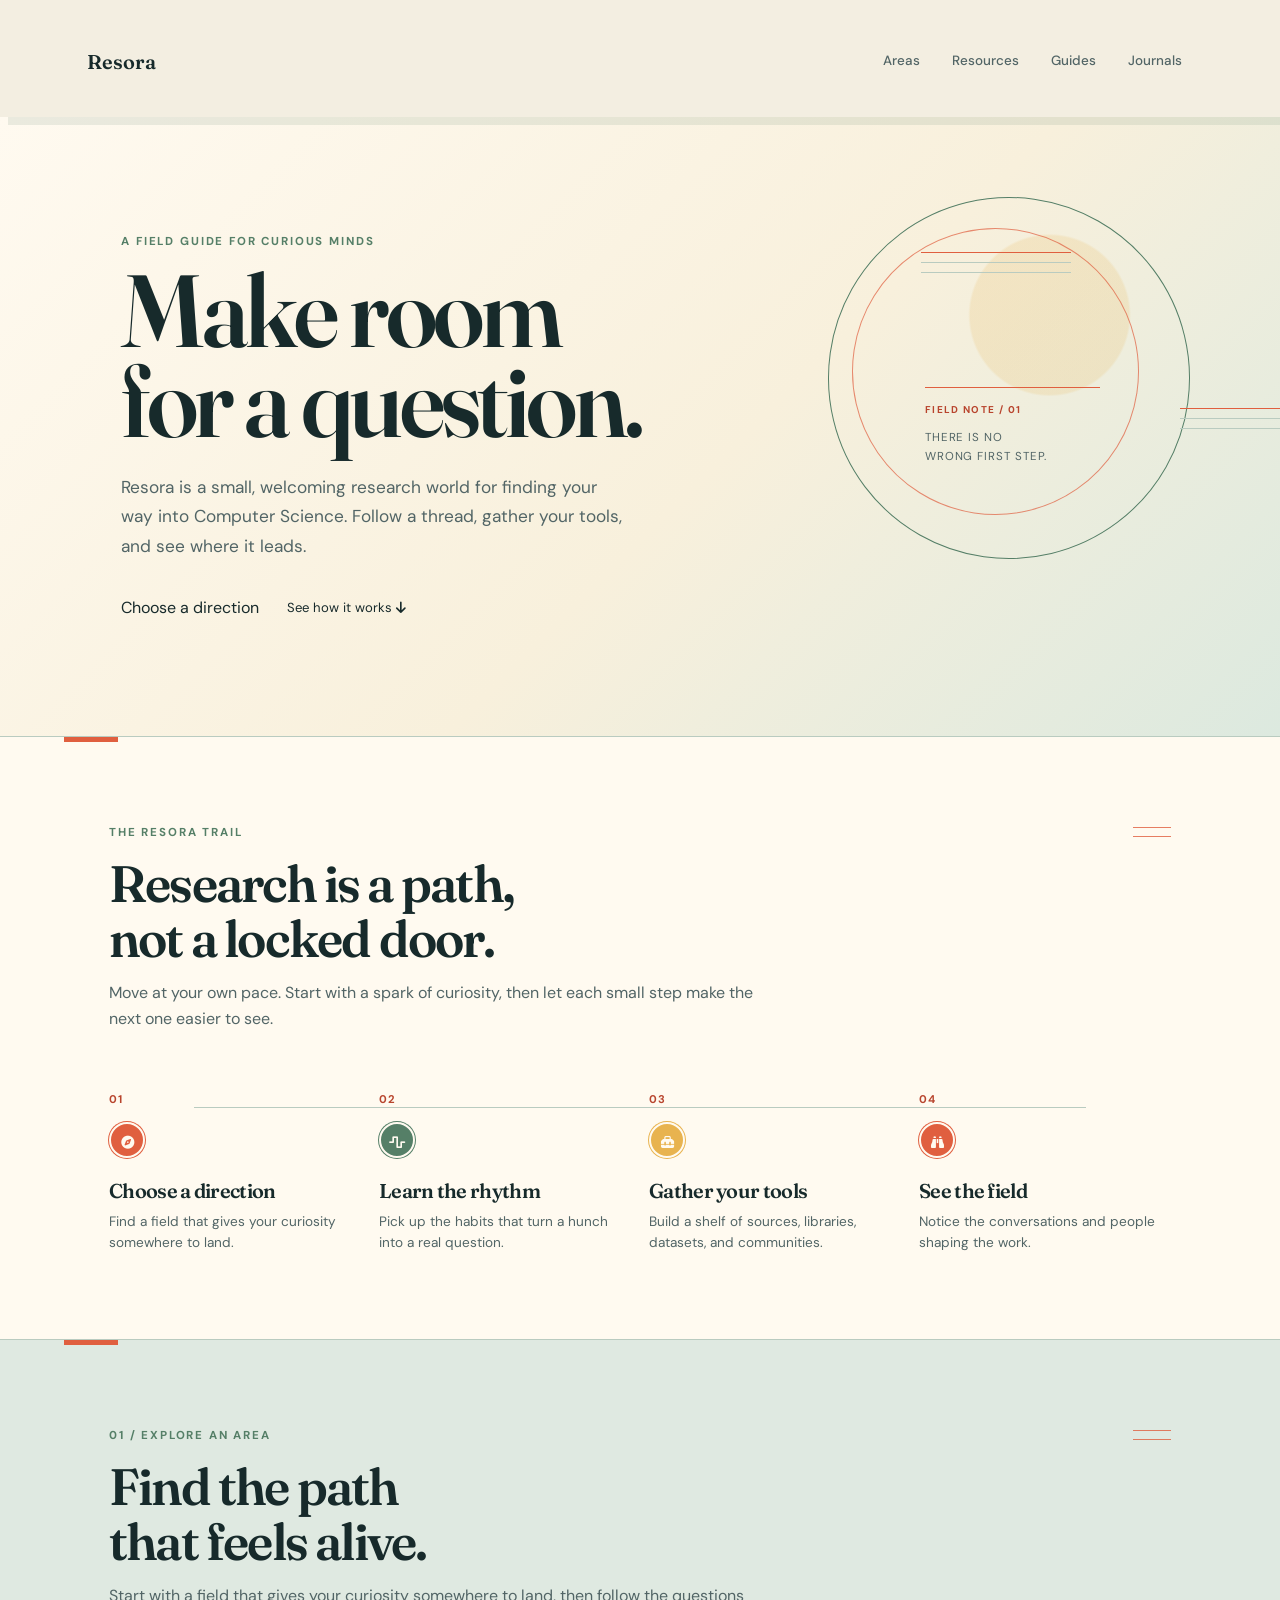
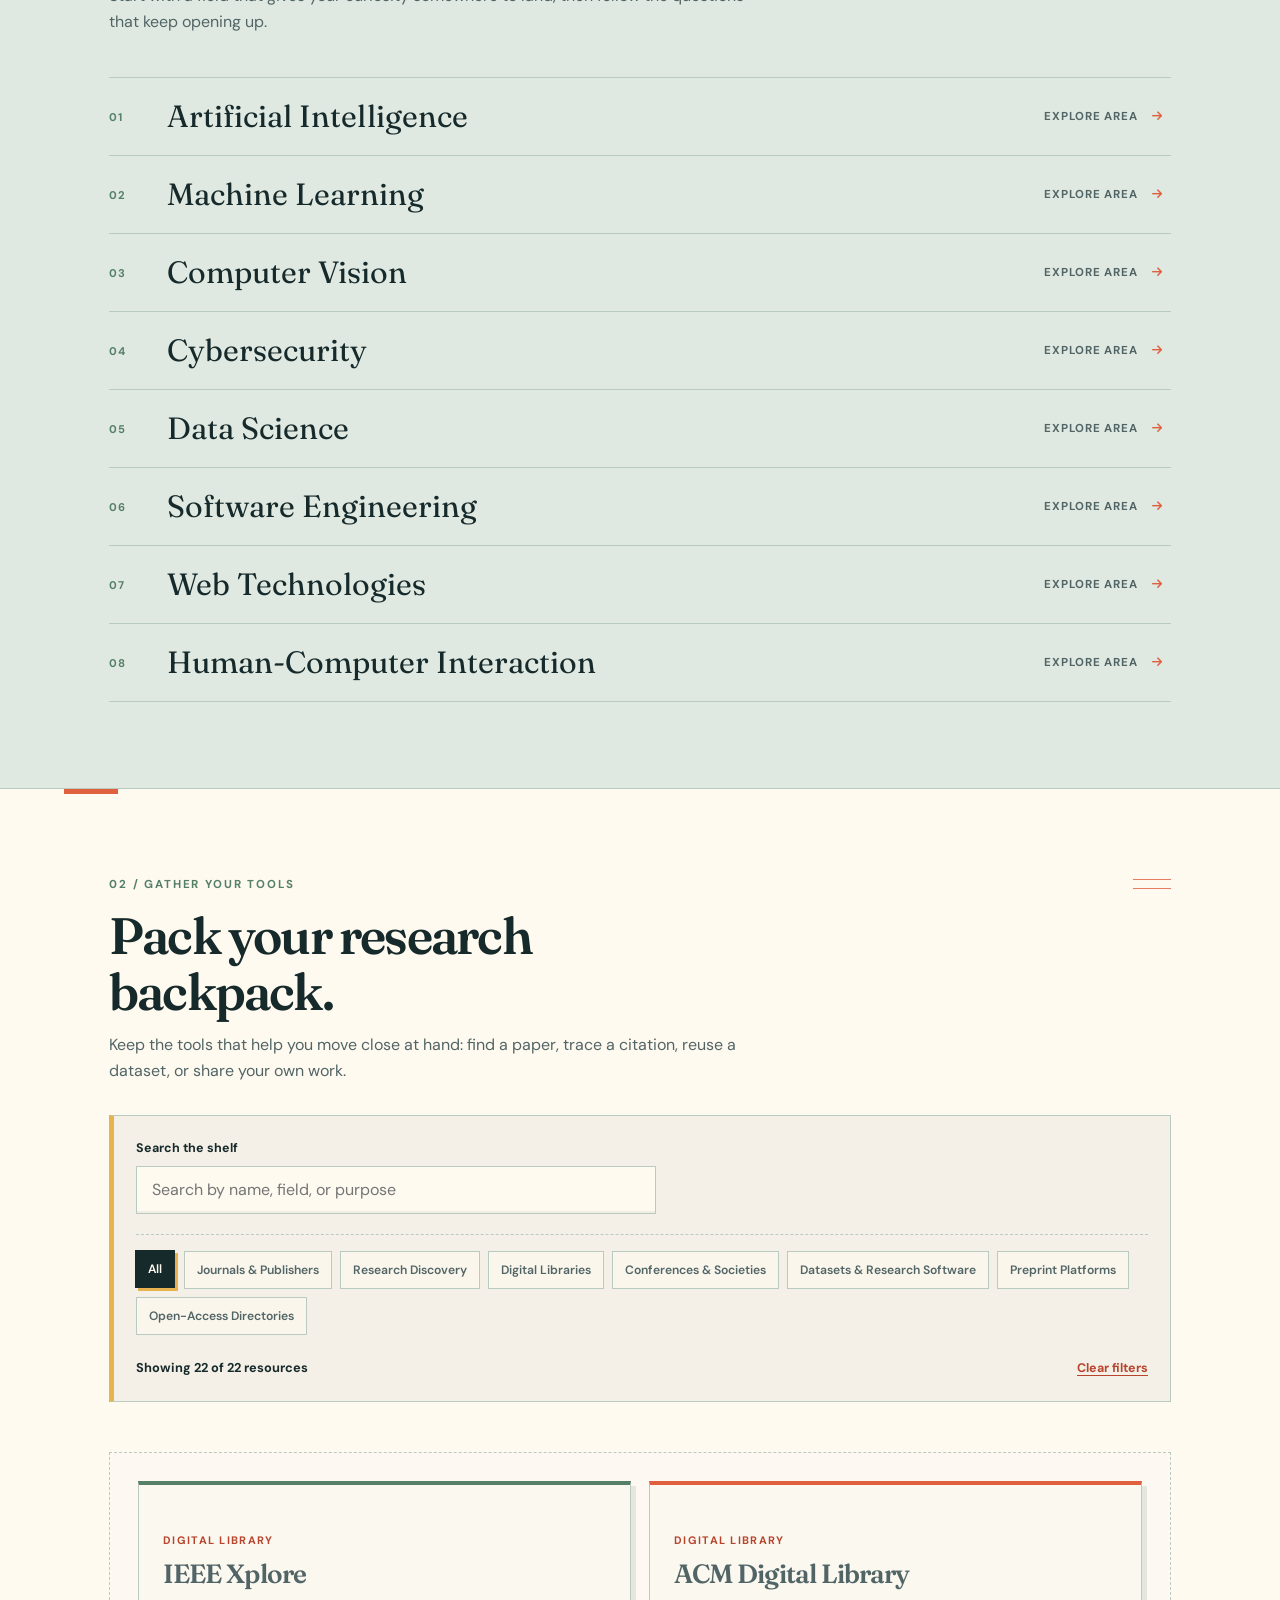
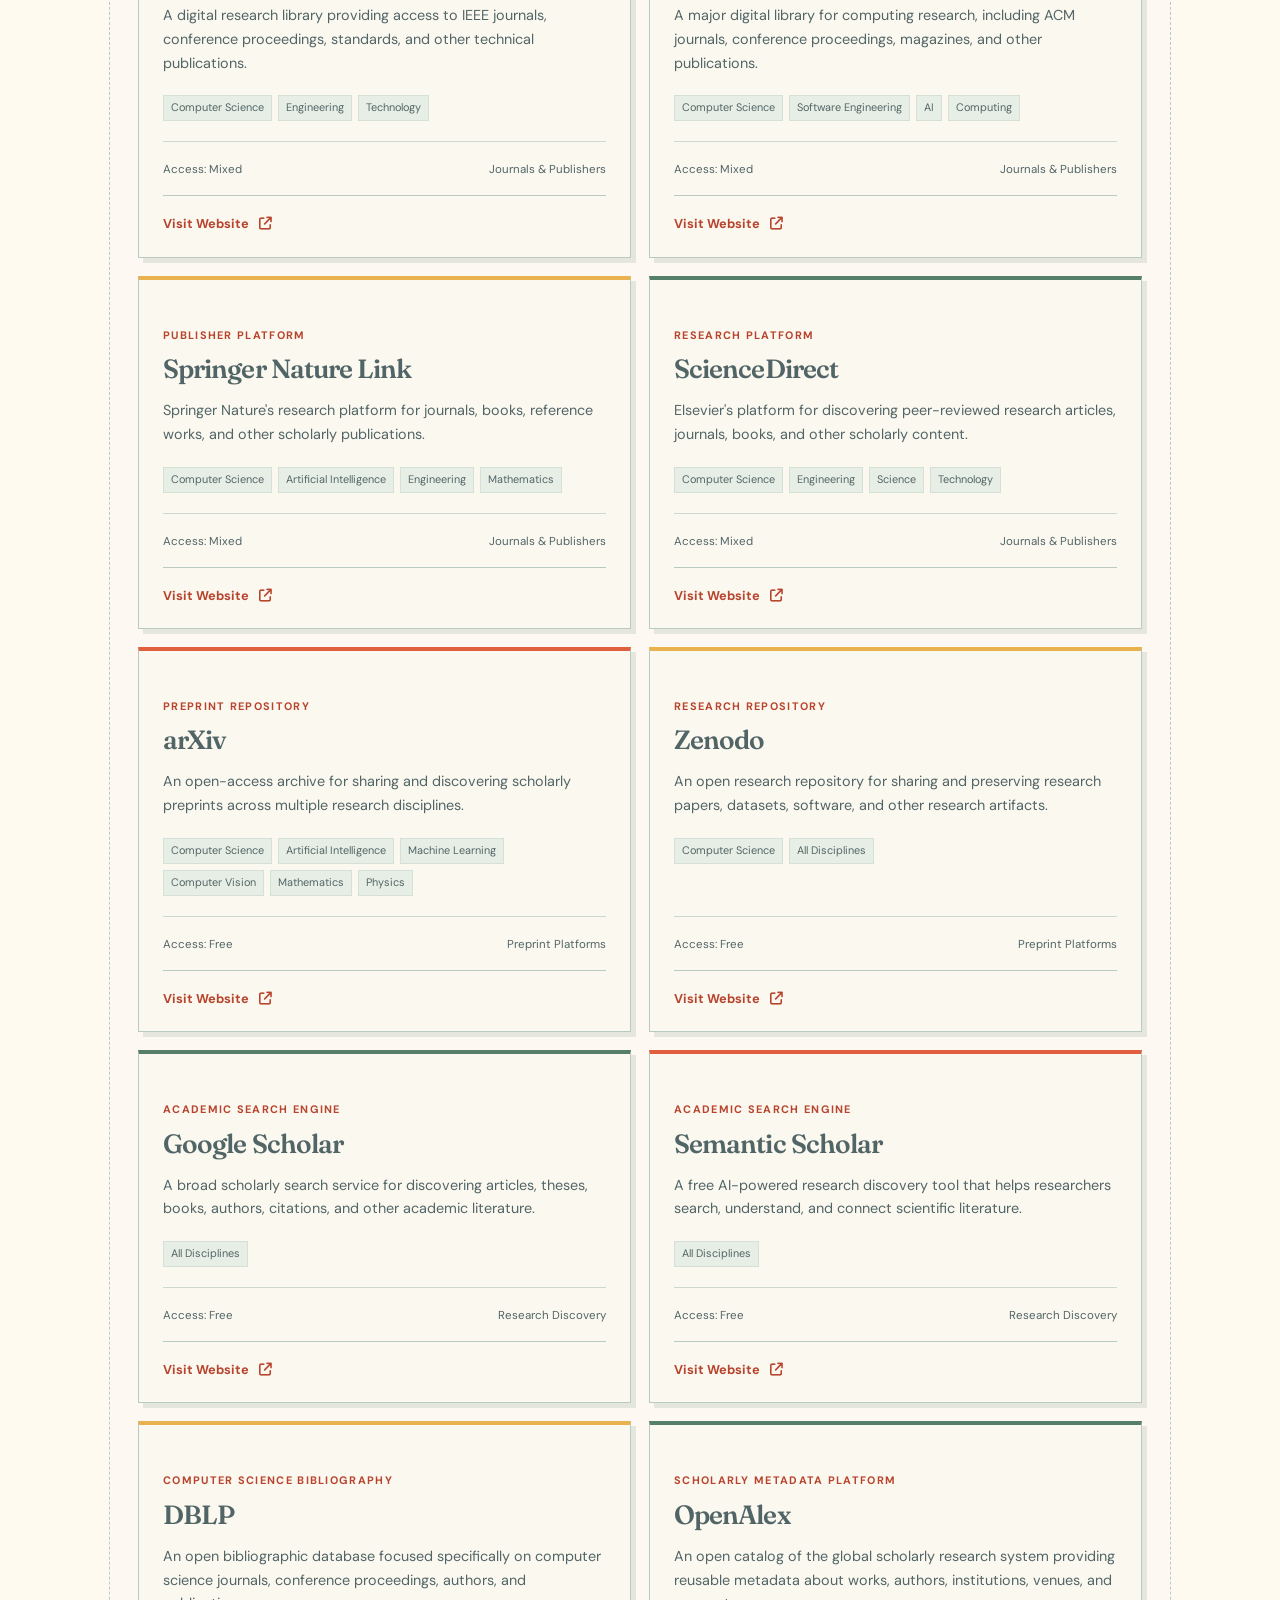
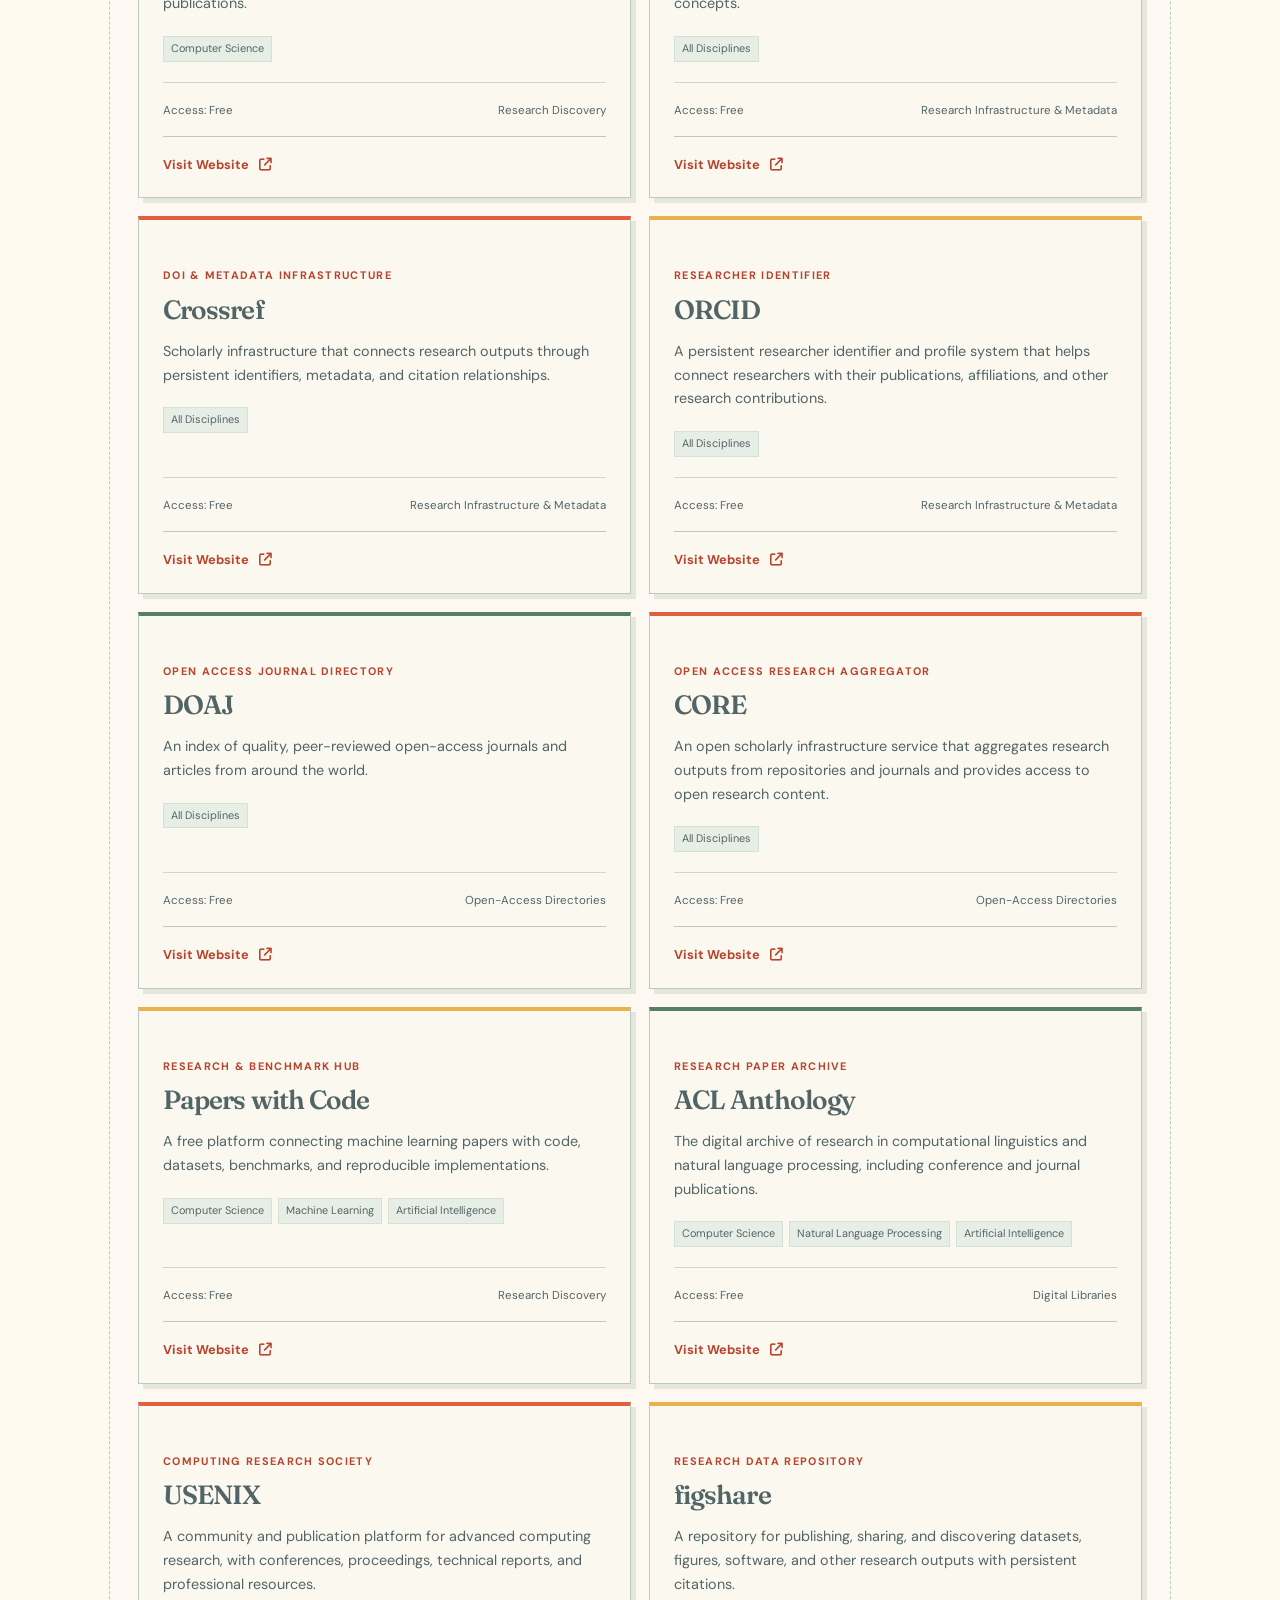
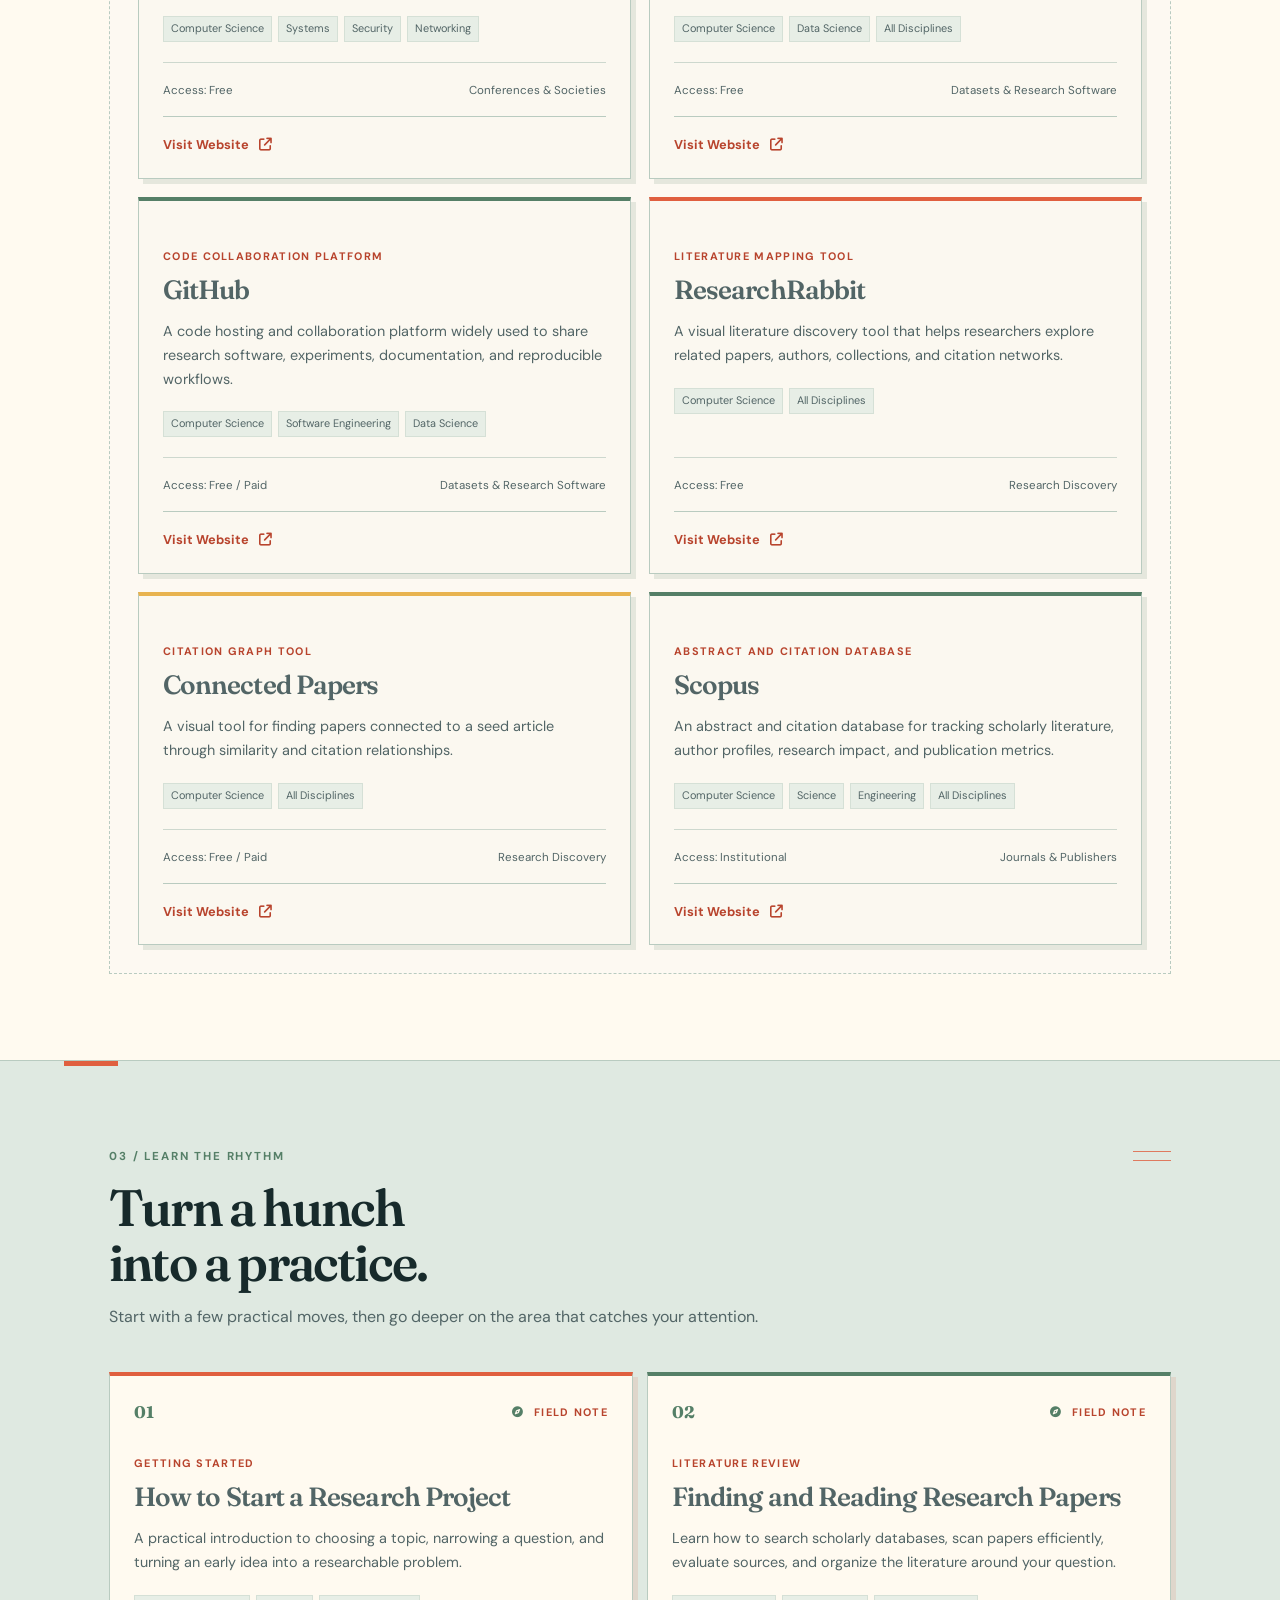
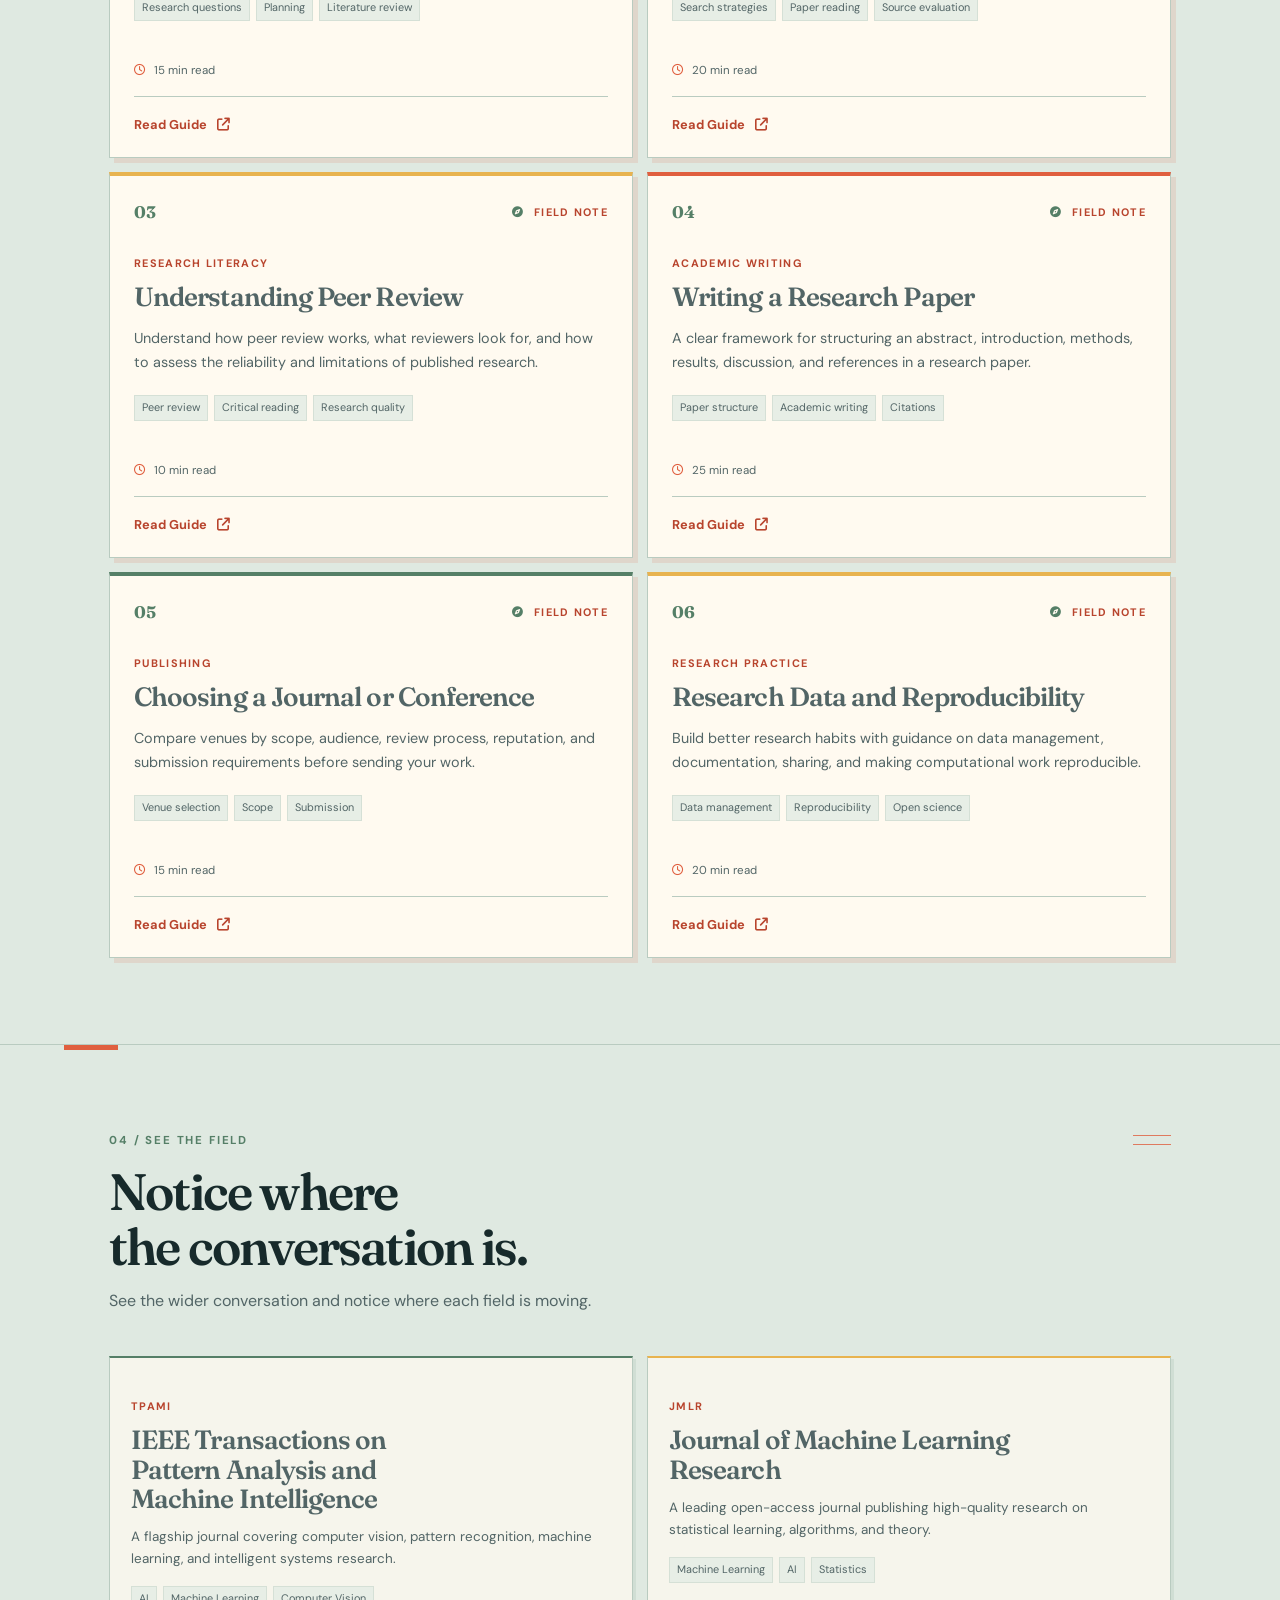
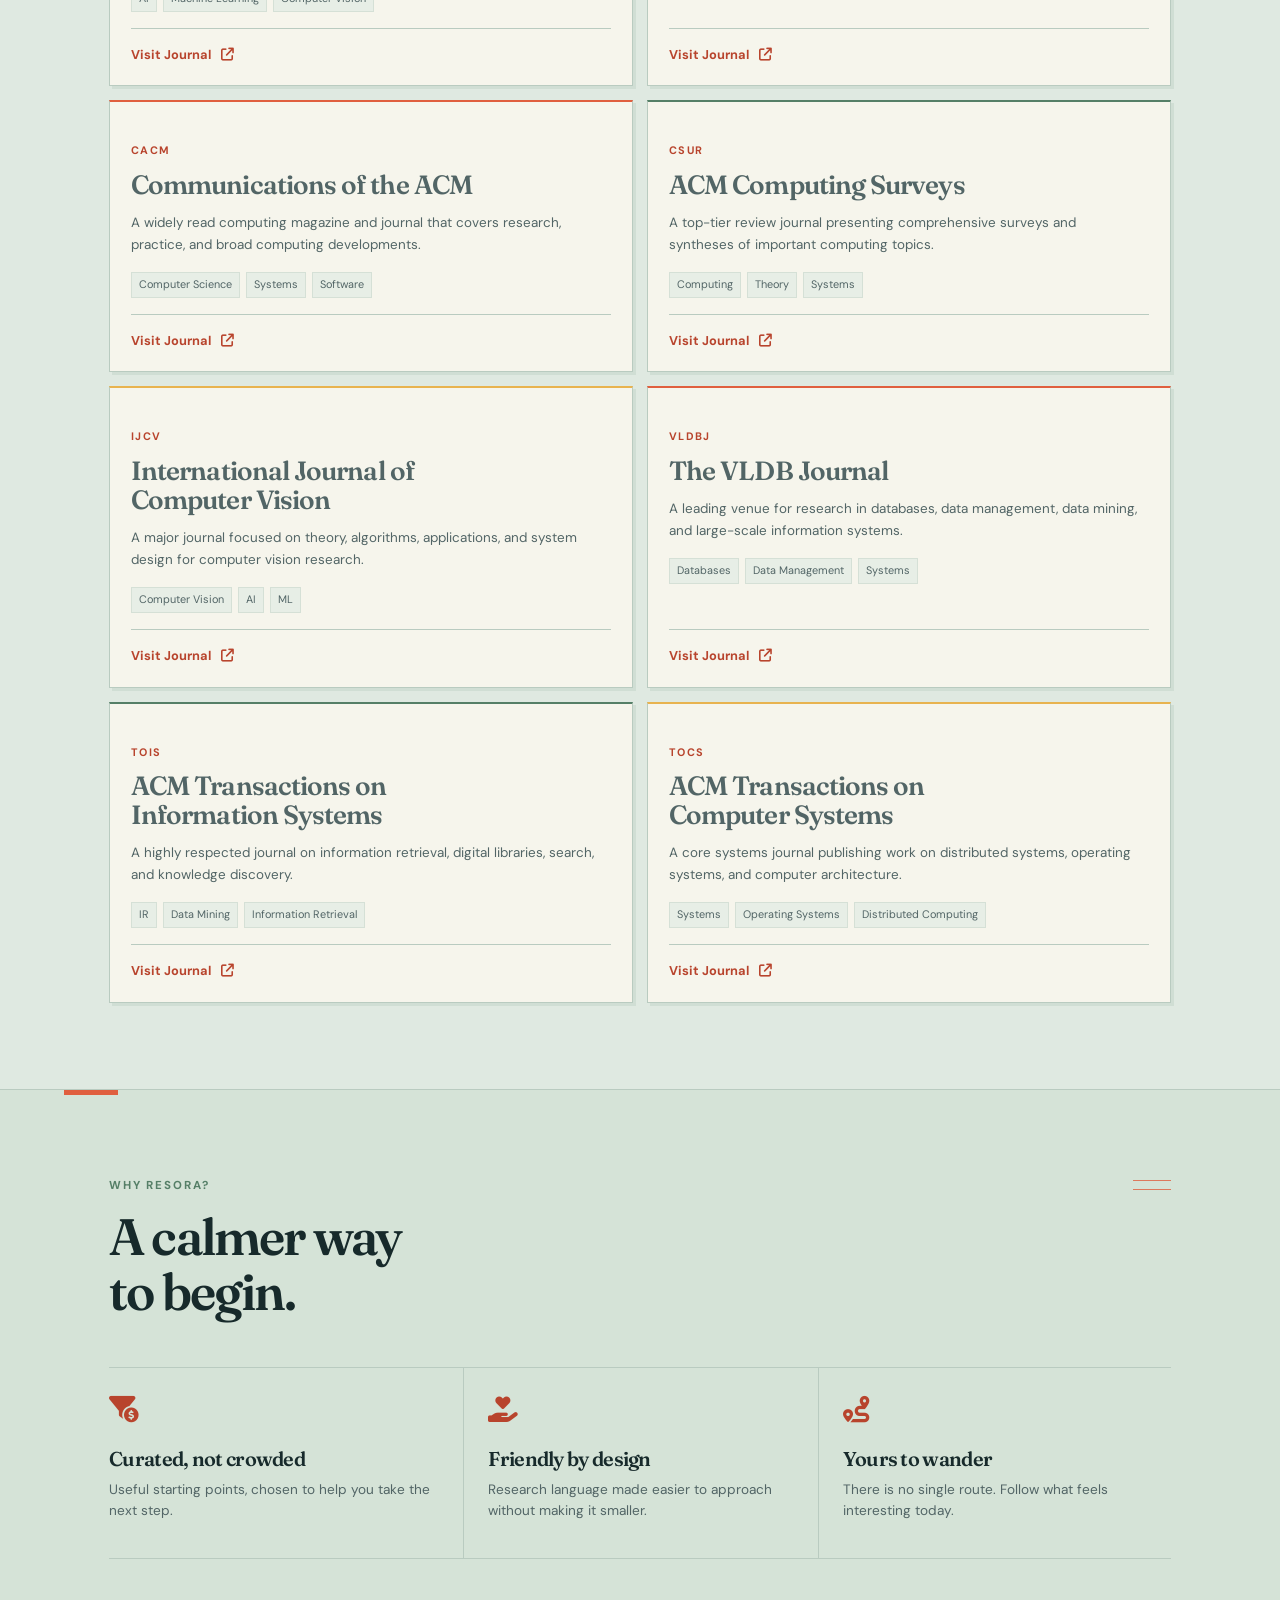
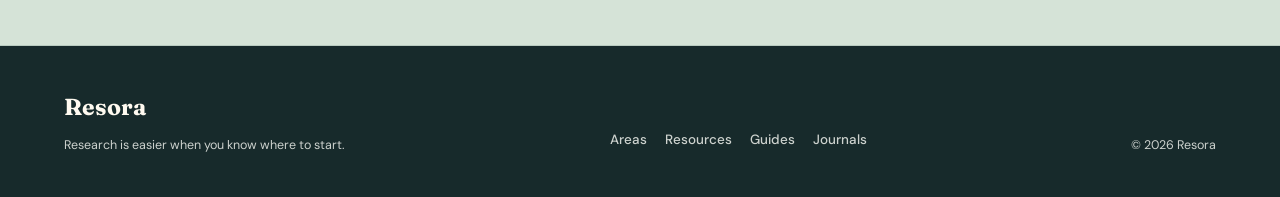
==== commit eea8efd4: "update: improve footer" ====
--- a/index.html
+++ b/index.html
@@ -232,8 +232,16 @@
       <div class="footer-inner">
         <div>
           <a class="footer-brand" href="/">Resora</a>
-          <p>A field guide for finding your way into Computer Science research.</p>
-        </div>
+          <p>Research is easier when you know where to start.</p>
+        </div>
+        <nav class="footer-nav" aria-label="Footer navigation">
+          <ul>
+            <li><a href="#areas">Areas</a></li>
+            <li><a href="#resources">Resources</a></li>
+            <li><a href="#guides">Guides</a></li>
+            <li><a href="#journals">Journals</a></li>
+          </ul>
+        </nav>
         <p>&copy; 2026 Resora</p>
       </div>
     </footer>
--- a/style.css
+++ b/style.css
@@ -521,11 +521,87 @@
 }
 
 .journal-card {
-  min-height: 245px;
+  min-height: 258px;
+  padding: 20px 21px 18px;
+  border-top: 2px solid var(--moss);
+  background: rgba(255, 250, 240, 0.72);
+  box-shadow: 3px 3px 0 rgba(85, 127, 103, 0.1);
+}
+
+.journal-card:hover {
+  box-shadow: 5px 5px 0 rgba(224, 95, 63, 0.14);
+}
+
+#journal-list .journal-card:nth-child(3n + 2) {
+  border-top-color: var(--signal);
+}
+
+#journal-list .journal-card:nth-child(3n + 3) {
+  border-top-color: var(--accent);
+}
+
+.journal-card .card-mark {
+  margin-bottom: 14px;
+  color: var(--moss);
+  font-size: 0.8rem;
+}
+
+.journal-card h3 {
+  max-width: 19ch;
+  font-size: 1.4rem;
+}
+
+.journal-card .resource-description {
+  margin-top: 13px;
+  font-size: 0.84rem;
+}
+
+.journal-card .resource-fields {
+  margin: 16px 0;
+}
+
+.journal-card .resource-actions {
+  margin-top: auto;
+  padding-top: 12px;
 }
 
 .guide-card {
-  min-height: 270px;
+  min-height: 300px;
+  border-top-color: var(--accent);
+  background: #fffaf0;
+  box-shadow: 5px 5px 0 rgba(224, 95, 63, 0.13);
+}
+
+.guide-card:nth-child(3n + 2) {
+  border-top-color: var(--moss);
+}
+
+.guide-card:nth-child(3n + 3) {
+  border-top-color: var(--signal);
+}
+
+.guide-marker {
+  display: flex;
+  align-items: center;
+  justify-content: space-between;
+  margin-bottom: 22px;
+  color: var(--accent-dark);
+  font-size: 0.68rem;
+  font-weight: 700;
+  letter-spacing: 0.12em;
+  text-transform: uppercase;
+}
+
+.guide-marker i {
+  margin-right: 5px;
+  color: var(--moss);
+}
+
+.guide-number {
+  color: var(--moss);
+  font-family: var(--serif);
+  font-size: 1.05rem;
+  letter-spacing: 0;
 }
 
 .resource-type {
@@ -554,8 +630,9 @@
 .resource-fields {
   display: flex;
   flex-wrap: wrap;
+  align-items: center;
   gap: 6px;
-  margin-top: 20px;
+  margin: 20px 0;
 }
 
 .resource-fields span {
@@ -582,6 +659,11 @@
   padding-top: 20px;
   color: var(--ink-soft);
   font-size: 0.72rem;
+}
+
+.guide-info i {
+  margin-right: 5px;
+  color: var(--accent);
 }
 
 .resource-actions {
@@ -817,6 +899,31 @@
   border-top: 1px solid var(--line);
   color: var(--ink-soft);
   font-size: 0.78rem;
+}
+
+.area-footer-inner {
+  align-items: center;
+}
+
+.footer-nav {
+  width: auto;
+  min-height: 0;
+  margin: 0;
+}
+
+.footer-nav ul {
+  gap: 18px;
+}
+
+.footer-nav li a {
+  padding: 4px 0;
+  color: #cdd2ce;
+}
+
+.footer-nav li a:hover,
+.footer-nav li a:focus-visible {
+  color: var(--paper-light);
+  background: transparent;
 }
 
 footer > p {
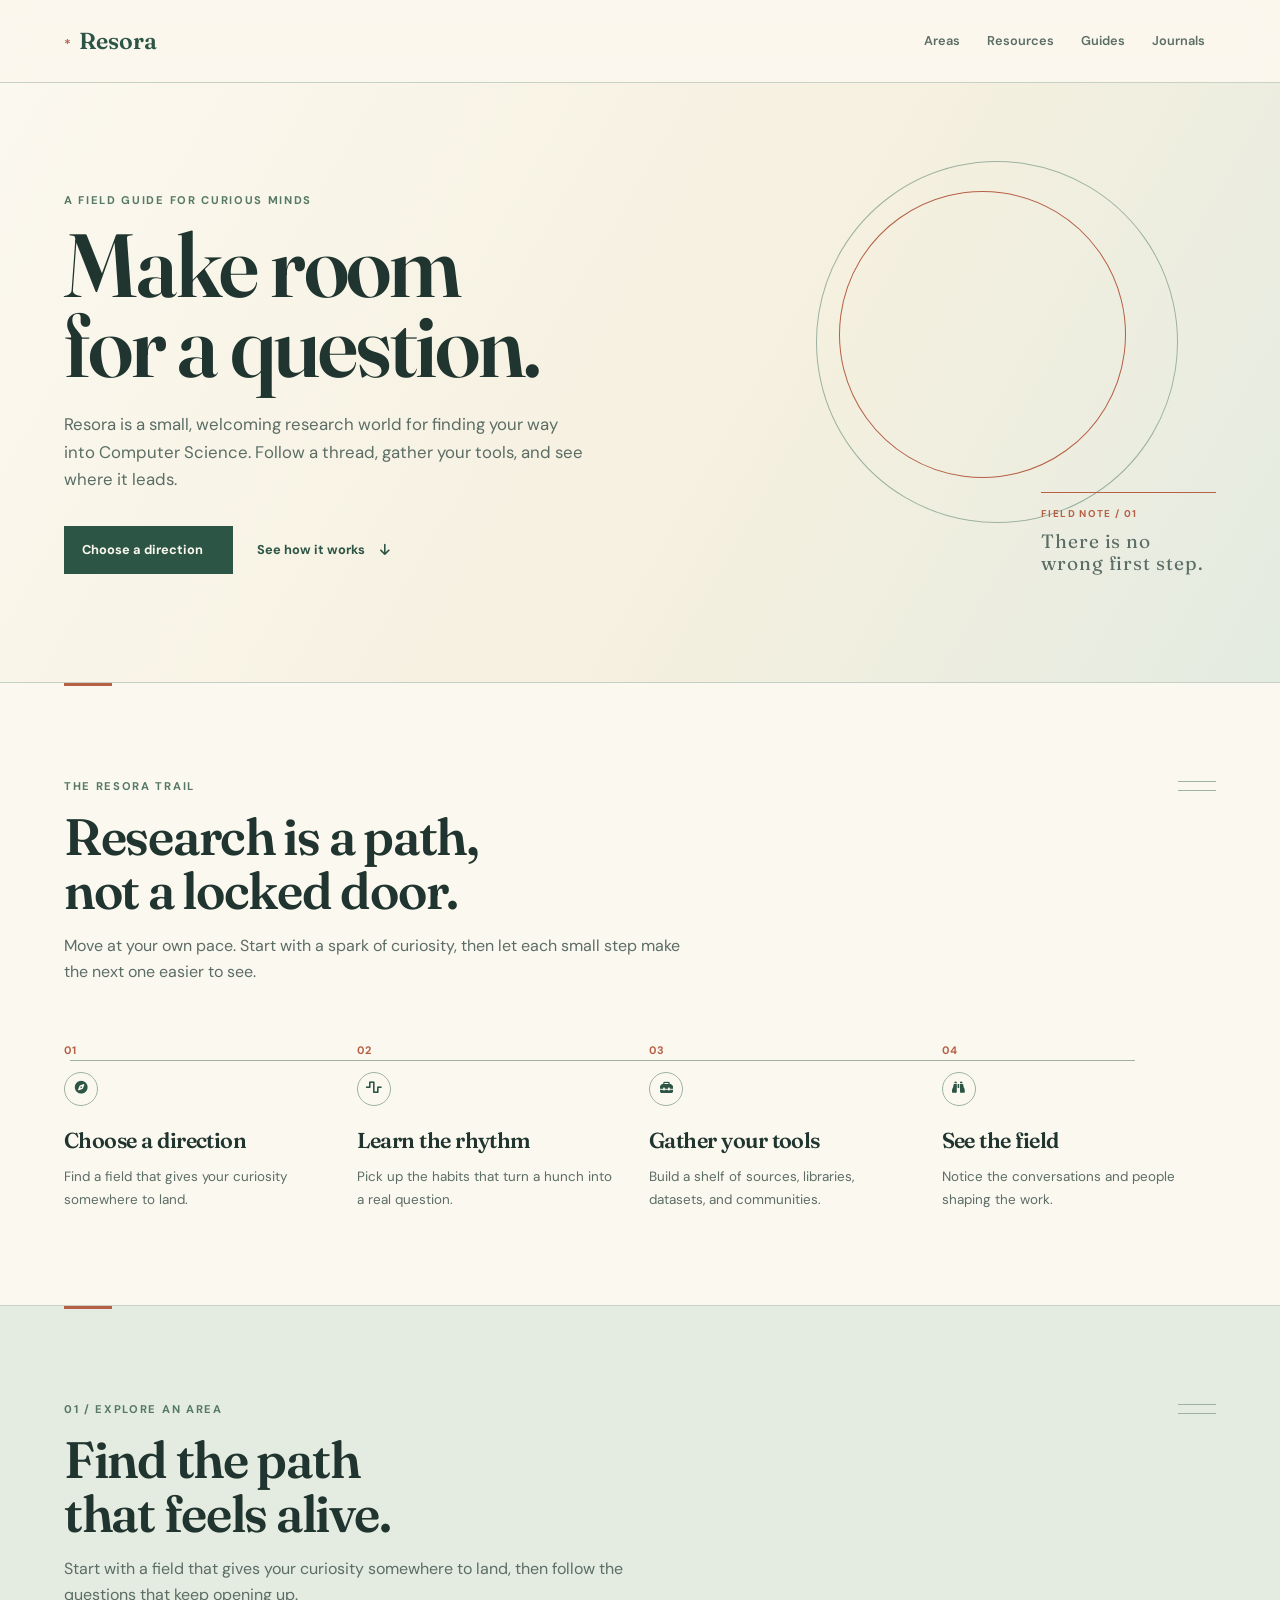
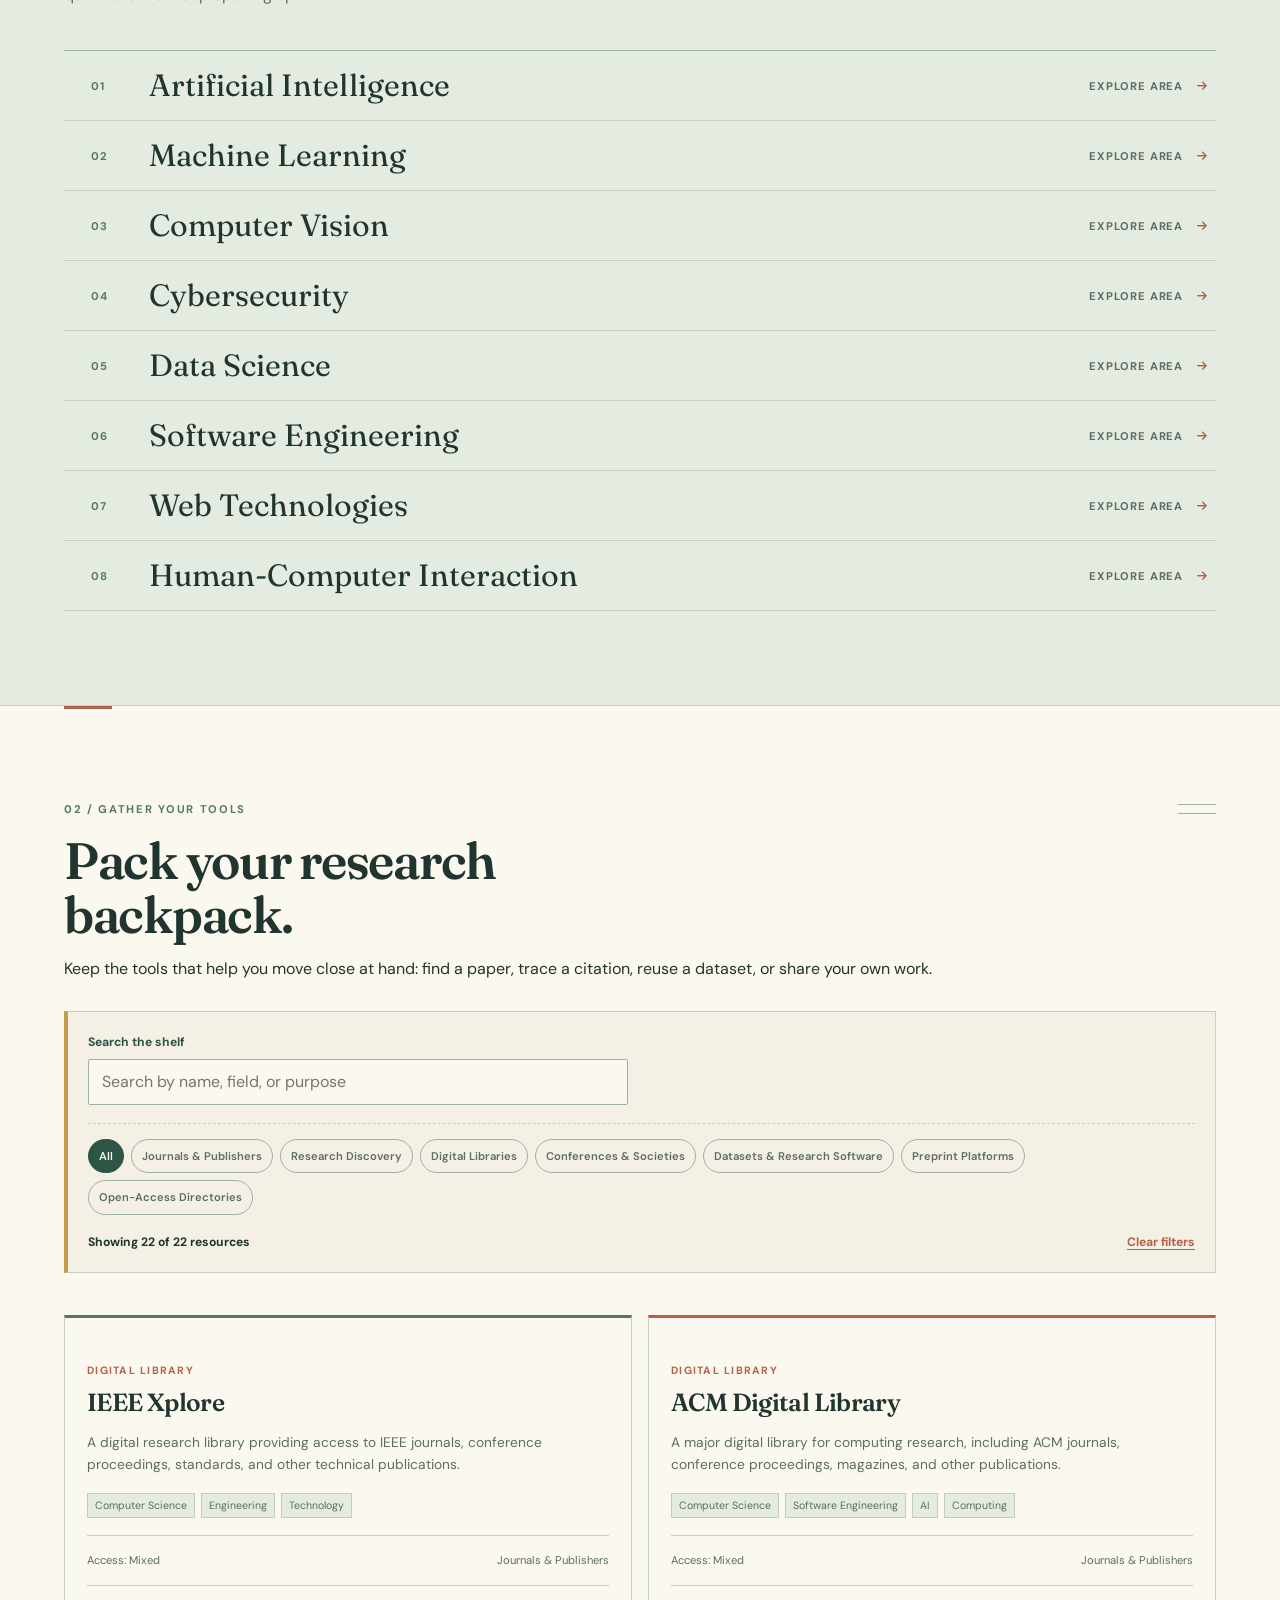
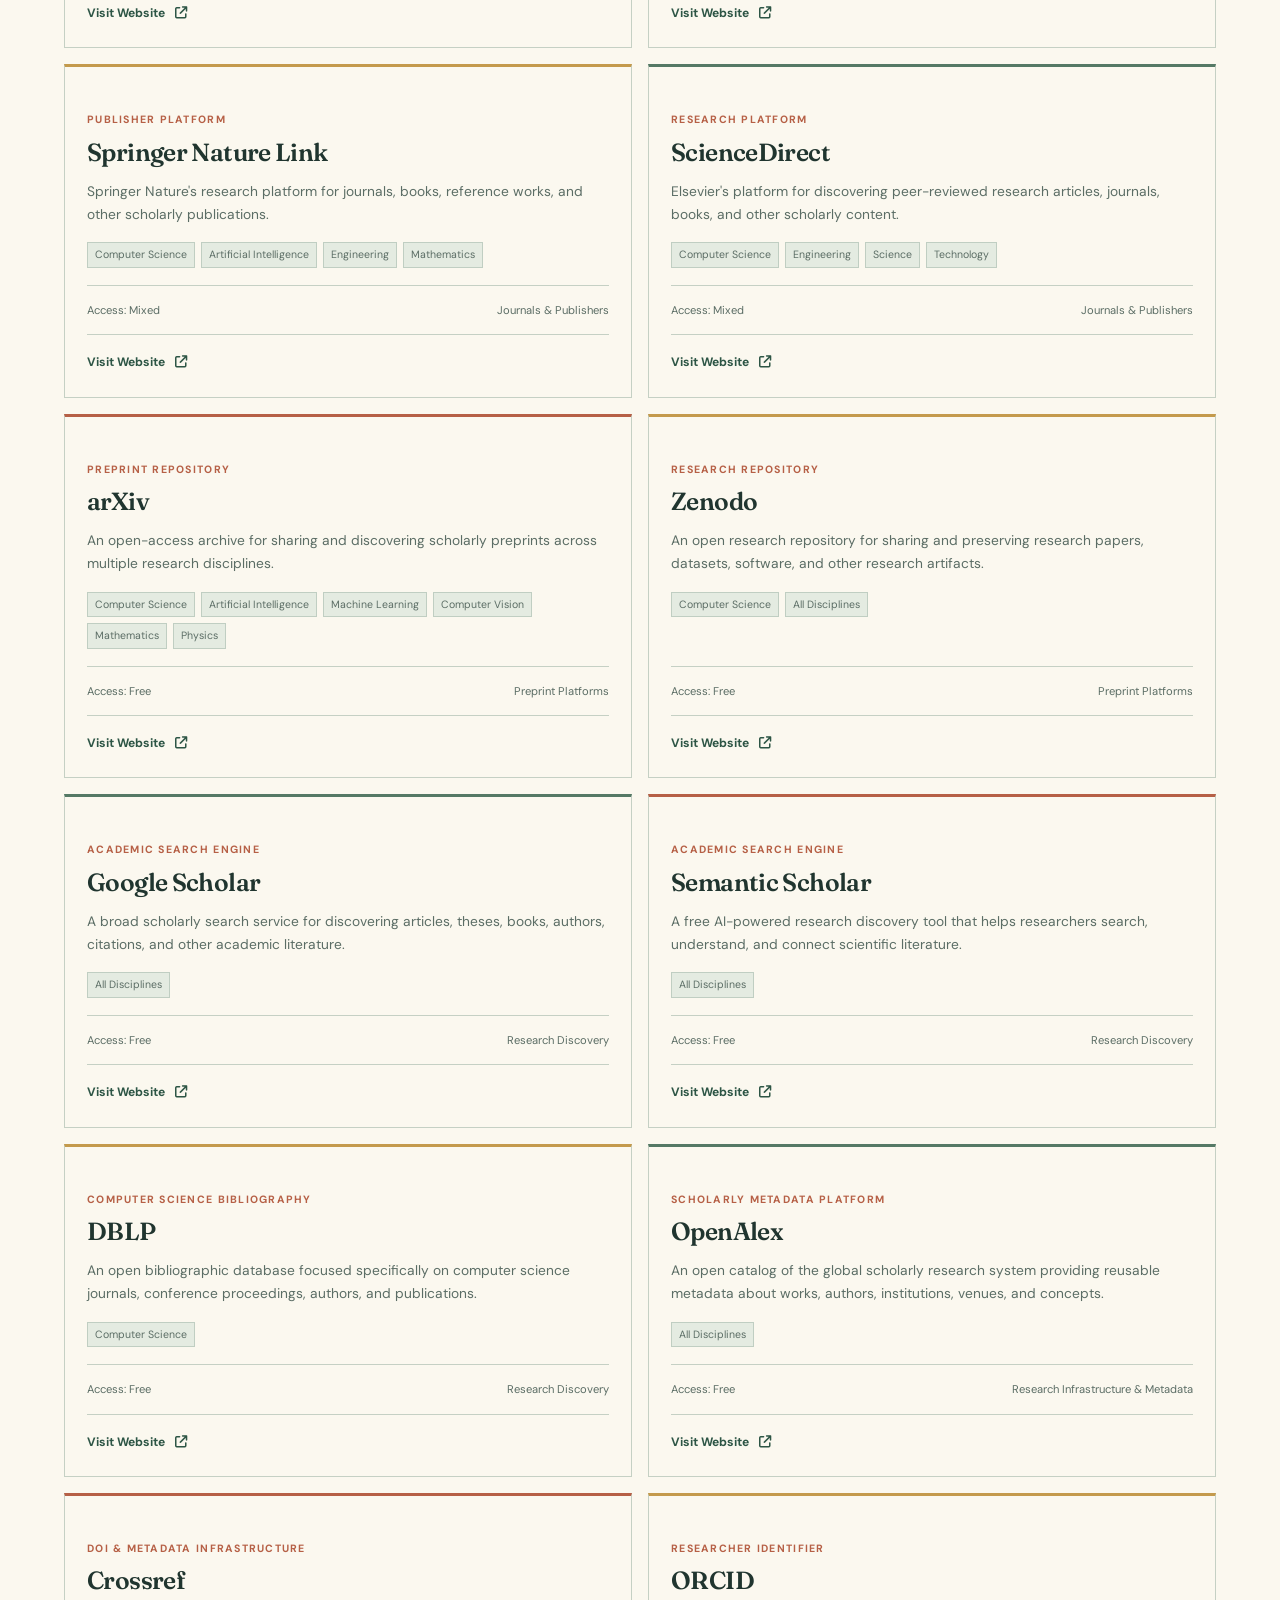
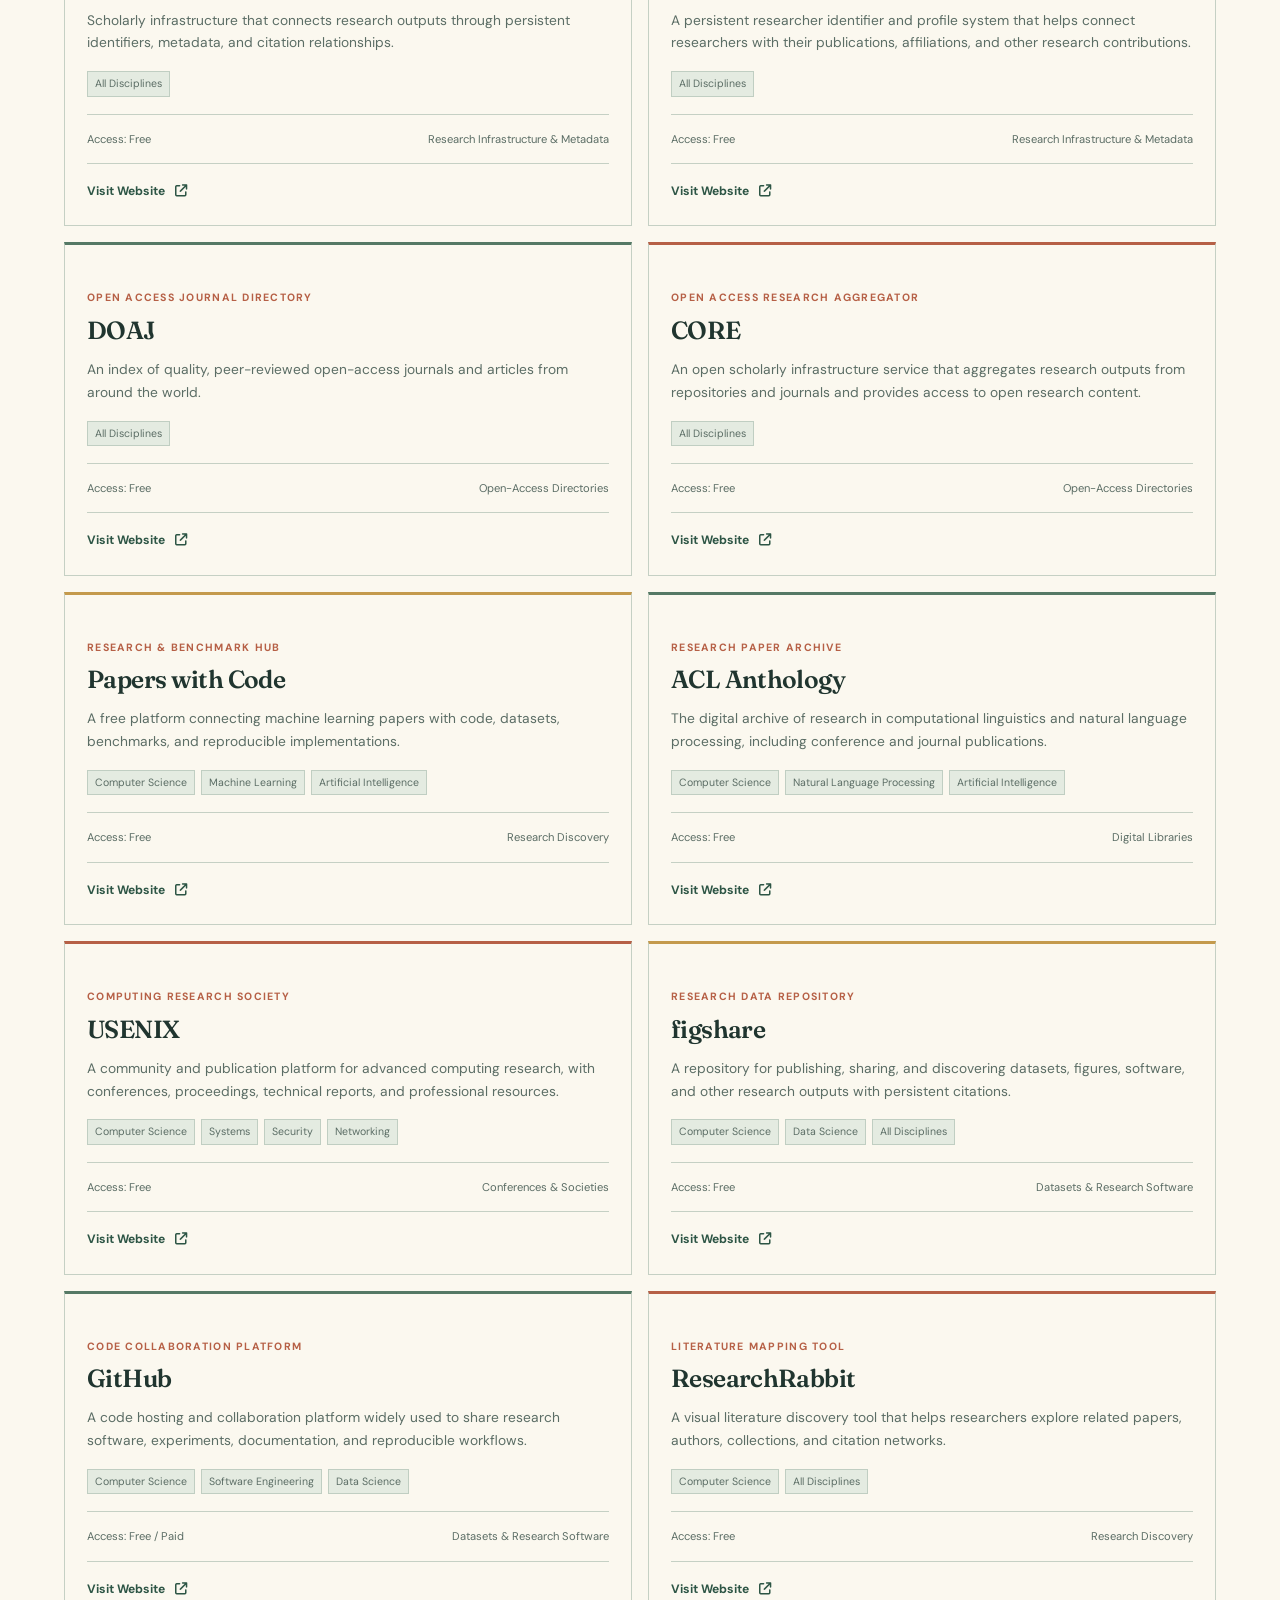
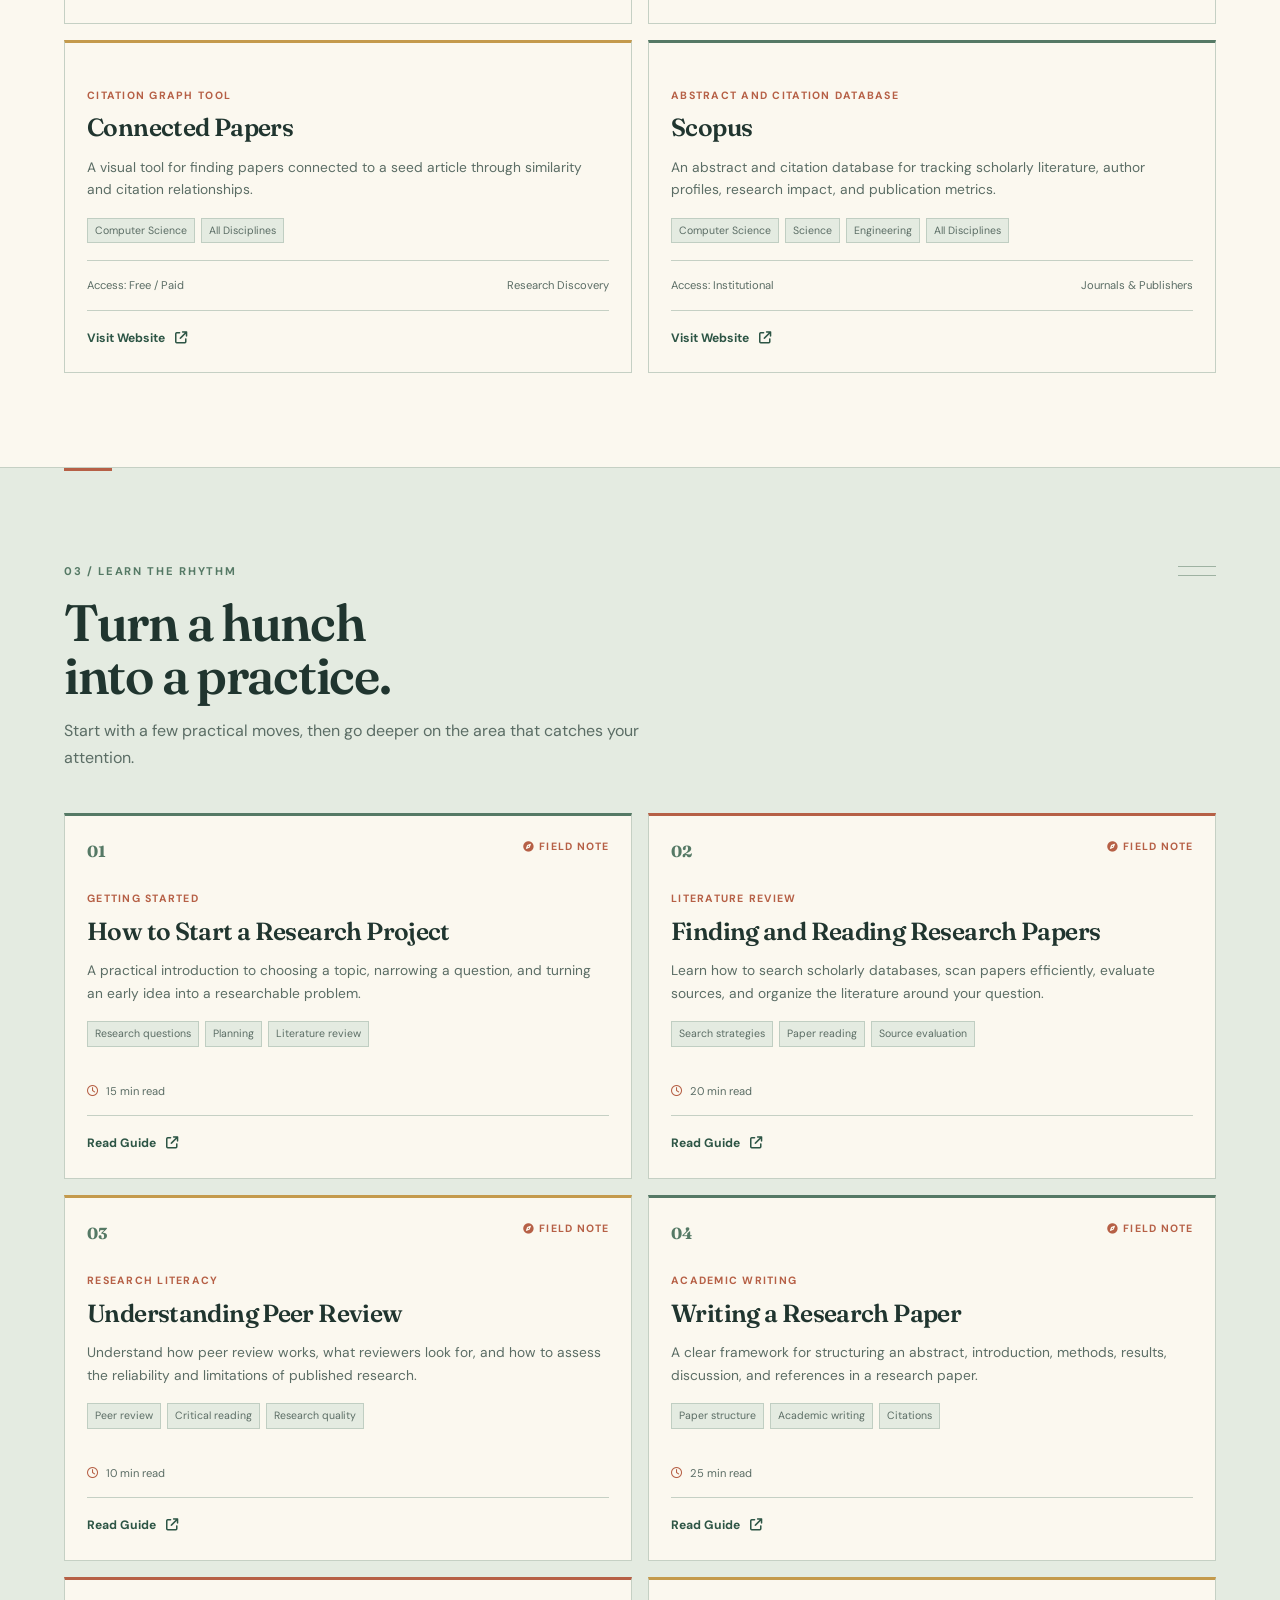
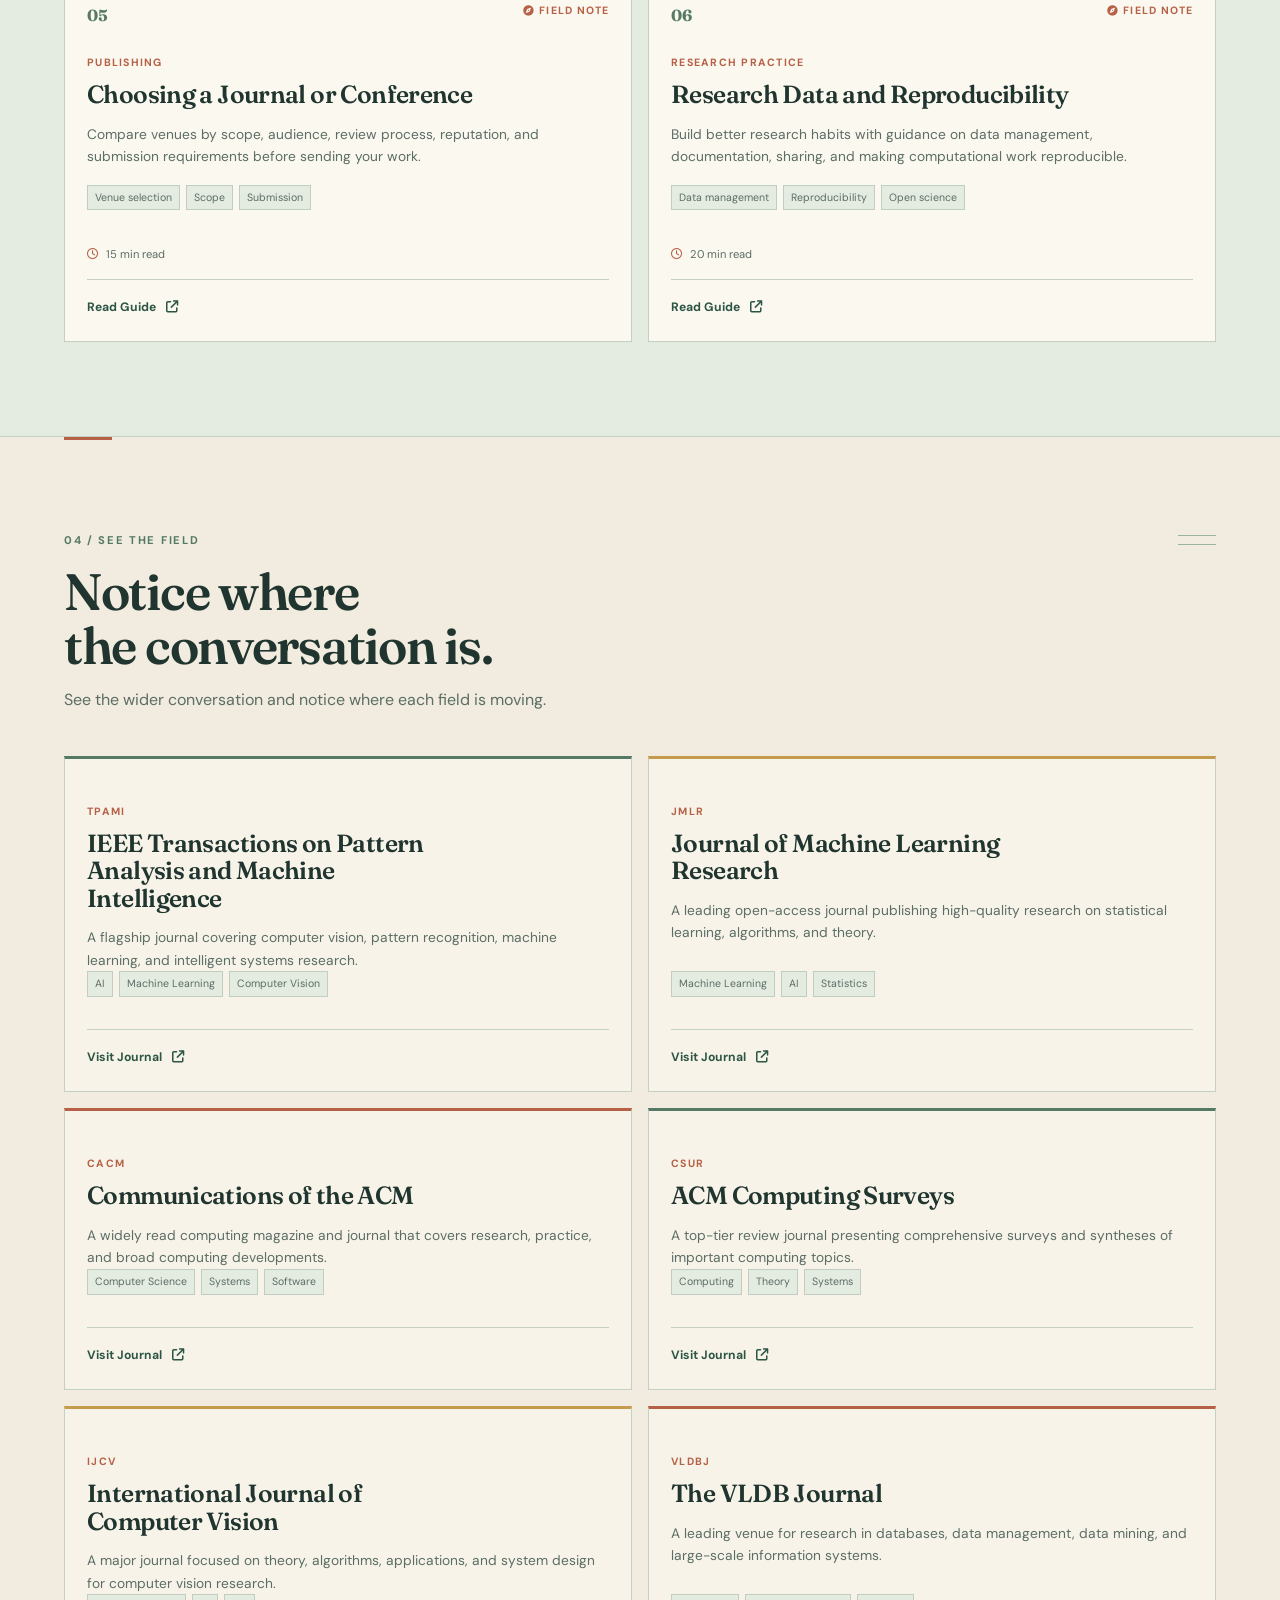
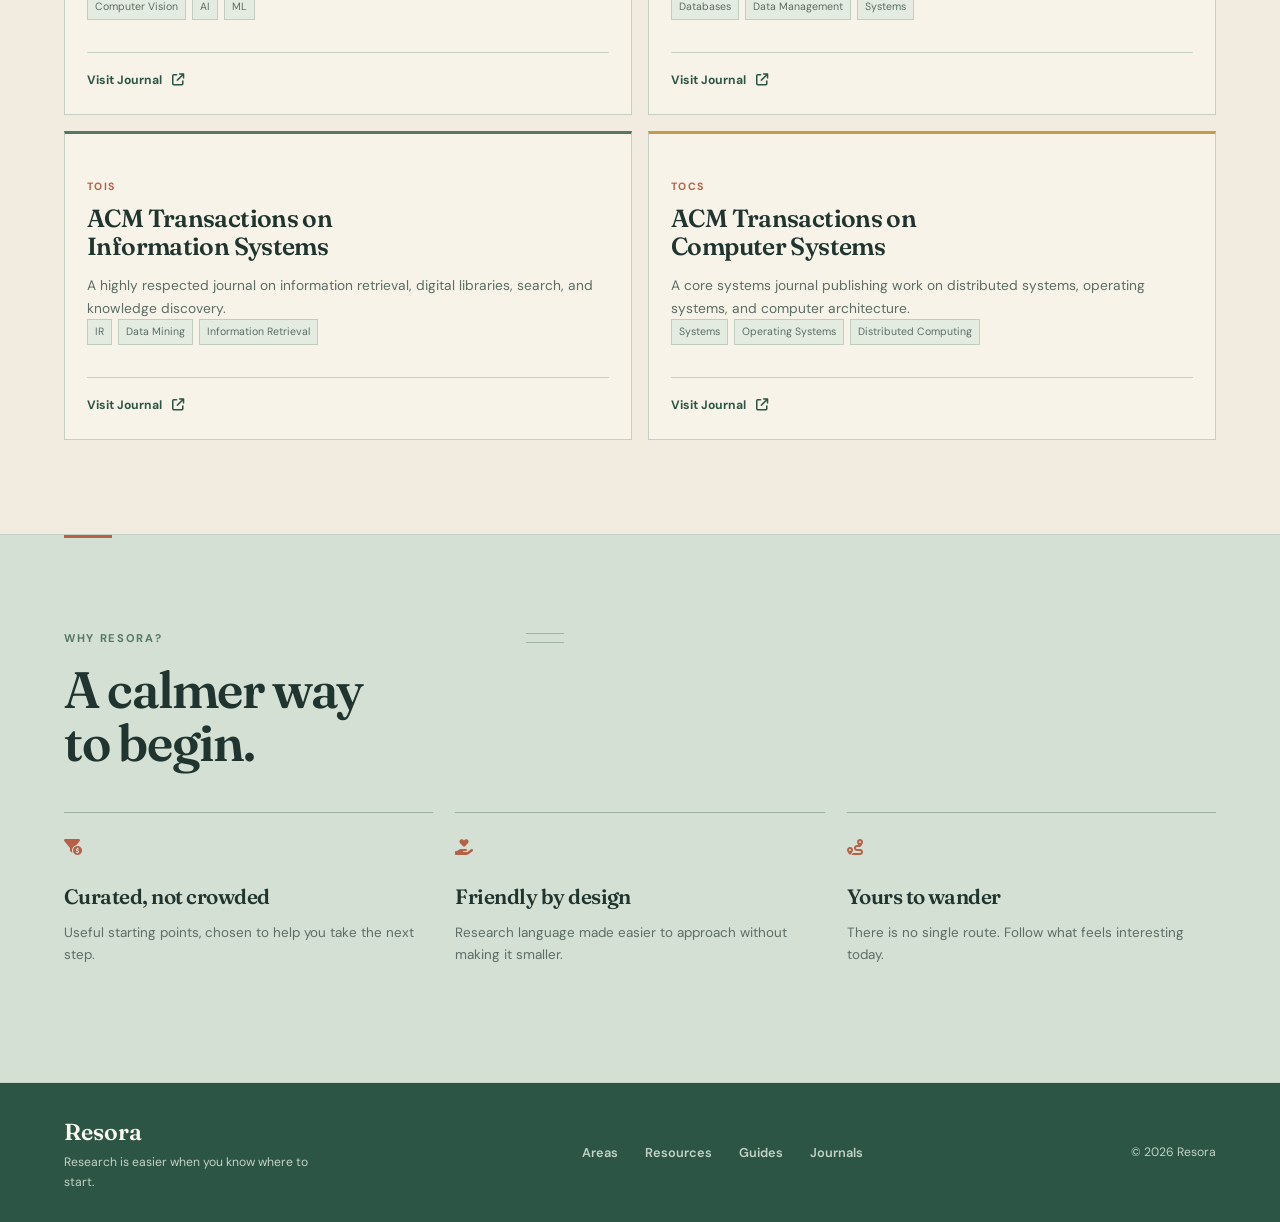
==== commit 90446ba9: "chore: move files to specific folder" ====
--- a/index.html
+++ b/index.html
@@ -16,7 +16,7 @@
       href="https://cdnjs.cloudflare.com/ajax/libs/font-awesome/6.7.2/css/all.min.css"
     />
     <link rel="icon" type="image/png" href="assets/favicon.png" />
-    <link rel="stylesheet" href="style.css" />
+    <link rel="stylesheet" href="css/style.css" />
   </head>
 
   <body>
@@ -246,6 +246,6 @@
       </div>
     </footer>
     
-    <script type="module" src="script.js"></script>
+    <script type="module" src="js/script.js"></script>
   </body>
 </html>
--- a/css/style.css
+++ b/css/style.css
@@ -0,0 +1,1255 @@
+@import url('https://fonts.googleapis.com/css2?family=DM+Sans:wght@400;500;600;700&family=Fraunces:opsz,wght@9..144,500;9..144,600;9..144,700&display=swap');
+
+:root {
+  --ink: #20352f;
+  --ink-soft: #5b6d65;
+  --paper: #f1ecdf;
+  --paper-light: #fbf8ef;
+  --paper-green: #e4ebe1;
+  --paper-sage: #d5e0d4;
+  --line: #c5d0c4;
+  --line-strong: #9eb2a2;
+  --moss: #557965;
+  --forest: #2d5545;
+  --terracotta: #b66046;
+  --gold: #c49a4c;
+  --max-width: 1180px;
+  --serif: "Fraunces", Georgia, serif;
+  --sans: "DM Sans", Arial, sans-serif;
+}
+
+* {
+  box-sizing: border-box;
+  margin: 0;
+  padding: 0;
+}
+
+html {
+  scroll-behavior: smooth;
+}
+
+body {
+  min-width: 320px;
+  overflow-x: hidden;
+  color: var(--ink);
+  background: var(--paper);
+  font-family: var(--sans);
+  line-height: 1.65;
+}
+
+a {
+  color: inherit;
+  text-decoration: none;
+}
+
+button,
+input,
+select,
+textarea {
+  font: inherit;
+}
+
+button,
+a {
+  -webkit-tap-highlight-color: transparent;
+}
+
+:focus-visible {
+  outline: 3px solid rgba(196, 154, 76, .8);
+  outline-offset: 4px;
+}
+
+header {
+  position: sticky;
+  top: 0;
+  z-index: 10;
+  padding: 12px 0;
+  border-bottom: 1px solid rgba(158, 178, 162, .55);
+  background: rgba(251, 248, 239, .94);
+  backdrop-filter: blur(12px);
+}
+
+nav,
+main>section>div,
+footer>div {
+  width: min(90%, var(--max-width));
+  margin: 0 auto;
+}
+
+nav {
+  min-height: 58px;
+  display: flex;
+  align-items: center;
+  justify-content: space-between;
+  gap: 28px;
+}
+
+nav>a,
+.footer-brand {
+  flex-shrink: 0;
+  color: var(--forest);
+  font-family: var(--serif);
+  font-size: 1.45rem;
+  font-weight: 600;
+}
+
+nav>a::before {
+  content: "*";
+  margin-right: 8px;
+  color: var(--terracotta);
+  font-family: var(--sans);
+  font-size: .85rem;
+}
+
+nav ul,
+.footer-nav ul {
+  display: flex;
+  gap: 5px;
+  list-style: none;
+}
+
+nav ul {
+  min-width: 0;
+  overflow-x: auto;
+  scrollbar-width: none;
+}
+
+nav ul::-webkit-scrollbar {
+  display: none;
+}
+
+nav li a,
+.footer-nav li a {
+  display: block;
+  padding: 7px 11px;
+  color: var(--ink-soft);
+  font-size: .8rem;
+  font-weight: 600;
+  transition: color 160ms ease, background-color 160ms ease;
+}
+
+nav li a:hover,
+nav li a:focus-visible {
+  color: var(--forest);
+  background: var(--paper-green);
+}
+
+main>section {
+  position: relative;
+  padding: 94px 0;
+  border-bottom: 1px solid var(--line);
+}
+
+main>section:not(#hero)::before {
+  position: absolute;
+  top: 0;
+  left: max(5%, calc((100% - var(--max-width)) / 2));
+  width: 48px;
+  height: 3px;
+  content: "";
+  background: var(--terracotta);
+}
+
+.section-intro {
+  position: relative;
+}
+
+.section-intro::after {
+  position: absolute;
+  top: 4px;
+  right: 0;
+  width: 38px;
+  height: 8px;
+  border-top: 1px solid var(--line-strong);
+  border-bottom: 1px solid var(--line-strong);
+  content: "";
+}
+
+.section-intro>p:first-child,
+.eyebrow {
+  margin-bottom: 15px;
+  color: var(--moss);
+  font-size: .7rem;
+  font-weight: 700;
+  letter-spacing: .15em;
+  text-transform: uppercase;
+}
+
+h1,
+h2,
+h3 {
+  font-family: var(--serif);
+  font-weight: 600;
+  letter-spacing: -.025em;
+}
+
+h2 {
+  margin-bottom: 15px;
+  font-size: clamp(2.15rem, 4vw, 3.5rem);
+  line-height: 1.05;
+}
+
+.section-intro>p:last-child {
+  max-width: 620px;
+  color: var(--ink-soft);
+}
+
+.section-intro,
+.area-section,
+.resource-card,
+.journal-card,
+.guide-card,
+.area-result {
+  overflow-wrap: anywhere;
+}
+
+#hero {
+  min-height: 600px;
+  display: flex;
+  align-items: center;
+  overflow: hidden;
+  background: linear-gradient(120deg, var(--paper-light) 0%, #f5f0df 58%, var(--paper-green) 100%);
+}
+
+#hero::before,
+#hero::after {
+  position: absolute;
+  content: "";
+  border: 1px solid var(--line-strong);
+  border-radius: 50%;
+}
+
+#hero::before {
+  right: 8%;
+  top: 13%;
+  width: min(30vw, 360px);
+  height: min(30vw, 360px);
+  transform: rotate(9deg);
+}
+
+#hero::after {
+  right: 12%;
+  top: 18%;
+  width: min(24vw, 285px);
+  height: min(24vw, 285px);
+  border-color: var(--terracotta);
+  transform: rotate(-14deg);
+}
+
+#hero>div:first-child {
+  position: relative;
+  z-index: 1;
+  width: min(90%, var(--max-width));
+  max-width: 700px;
+  margin-left: max(5%, calc((100% - var(--max-width)) / 2));
+  margin-right: 0;
+}
+
+#hero h1 {
+  max-width: 680px;
+  margin-bottom: 25px;
+  font-size: clamp(3.4rem, 7vw, 6.7rem);
+  line-height: .9;
+}
+
+#hero>div>p:nth-of-type(2) {
+  max-width: 520px;
+  color: var(--ink-soft);
+  font-size: 1.05rem;
+}
+
+.hero-actions {
+  display: flex;
+  align-items: center;
+  flex-wrap: wrap;
+  gap: 24px;
+  margin-top: 32px;
+}
+
+.hero-actions>a:first-child {
+  display: inline-flex;
+  align-items: center;
+  min-height: 48px;
+  padding: 0 18px;
+  color: var(--paper-light);
+  background: var(--forest);
+  font-size: .8rem;
+  font-weight: 700;
+  transition: background-color 160ms ease, transform 160ms ease;
+}
+
+.hero-actions>a:first-child:hover,
+.hero-actions>a:first-child:focus-visible {
+  background: var(--terracotta);
+  transform: translateY(-2px);
+}
+
+.hero-actions i {
+  margin-left: 12px;
+}
+
+.hero-actions .text-link {
+  color: var(--forest);
+  font-size: .8rem;
+  font-weight: 700;
+}
+
+.hero-actions .text-link:hover,
+.hero-actions .text-link:focus-visible {
+  color: var(--terracotta);
+}
+
+.hero-note {
+  position: absolute;
+  right: max(5%, calc((100% - var(--max-width)) / 2));
+  bottom: 18%;
+  width: 175px;
+  padding-top: 13px;
+  border-top: 1px solid var(--terracotta);
+  color: var(--ink-soft);
+  font-size: .72rem;
+  letter-spacing: .08em;
+  text-transform: uppercase;
+}
+
+.hero-note span {
+  display: block;
+  margin-bottom: 8px;
+  color: var(--terracotta);
+  font-size: .62rem;
+  font-weight: 700;
+  letter-spacing: .14em;
+}
+
+.hero-note p {
+  font-family: var(--serif);
+  font-size: 1.2rem;
+  line-height: 1.15;
+  text-transform: none;
+}
+
+#journey {
+  background: var(--paper-light);
+}
+
+.journey-path {
+  position: relative;
+  display: grid;
+  grid-template-columns: repeat(4, 1fr);
+  gap: 18px;
+  margin-top: 56px;
+}
+
+.journey-path::before {
+  position: absolute;
+  top: 18px;
+  right: 7%;
+  left: 0.5%;
+  height: 1px;
+  content: "";
+  background: var(--line-strong);
+}
+
+.journey-step {
+  position: relative;
+  z-index: 1;
+  padding-right: 12px;
+}
+
+.step-number {
+  display: block;
+  margin-bottom: 12px;
+  color: var(--terracotta);
+  font-size: .68rem;
+  font-weight: 700;
+  letter-spacing: .12em;
+}
+
+.step-marker {
+  display: grid;
+  place-items: center;
+  width: 34px;
+  height: 34px;
+  margin-bottom: 17px;
+  border: 1px solid var(--line-strong);
+  border-radius: 50%;
+  color: var(--forest);
+  background: var(--paper-light);
+  font-size: .8rem;
+}
+
+.journey-step h3 {
+  margin-bottom: 8px;
+  font-size: 1.35rem;
+}
+
+.journey-step p {
+  color: var(--ink-soft);
+  font-size: .84rem;
+}
+
+#areas,
+#guides {
+  background: var(--paper-green);
+}
+
+.area-list {
+  display: flex;
+  flex-direction: column;
+  margin-top: 42px;
+  border-top: 1px solid var(--line-strong);
+}
+
+.area-card {
+  position: relative;
+  min-height: 70px;
+  display: flex;
+  align-items: center;
+  gap: 24px;
+  padding: 16px 8px 16px 0;
+  border-bottom: 1px solid var(--line);
+  transition: color 160ms ease, padding 160ms ease, background-color 160ms ease;
+}
+
+.area-card::before {
+  width: 3px;
+  height: 0;
+  content: "";
+  background: var(--terracotta);
+  transition: height 160ms ease;
+}
+
+.area-number {
+  width: 34px;
+  color: var(--moss);
+  font-size: .7rem;
+  font-weight: 700;
+  letter-spacing: .1em;
+}
+
+.area-name {
+  flex: 1;
+  font-family: var(--serif);
+  font-size: clamp(1.3rem, 2.4vw, 2rem);
+  line-height: 1.1;
+}
+
+.area-action {
+  color: var(--ink-soft);
+  font-size: .7rem;
+  font-weight: 700;
+  letter-spacing: .08em;
+  text-transform: uppercase;
+  white-space: nowrap;
+}
+
+.area-action i {
+  margin-left: 10px;
+  color: var(--terracotta);
+  transition: transform 160ms ease;
+}
+
+.area-card:hover,
+.area-card:focus-visible {
+  padding-left: 8px;
+  color: var(--terracotta);
+  background: rgba(251, 248, 239, .6);
+}
+
+.area-card:hover::before,
+.area-card:focus-visible::before {
+  height: 38px;
+}
+
+.area-card:hover .area-action i,
+.area-card:focus-visible .area-action i {
+  transform: translateX(4px);
+}
+
+#resources {
+  background: var(--paper-light);
+}
+
+.resource-controls {
+  margin-top: 28px;
+  padding: 20px;
+  border: 1px solid var(--line);
+  border-left: 4px solid var(--gold);
+  background: rgba(241, 236, 223, .55);
+}
+
+.search-label {
+  display: block;
+  margin-bottom: 7px;
+  color: var(--forest);
+  font-size: .76rem;
+  font-weight: 700;
+}
+
+#search-input {
+  width: min(100%, 540px);
+  min-height: 46px;
+  padding: 0 13px;
+  border: 1px solid var(--line-strong);
+  border-radius: 2px;
+  color: var(--ink);
+  background: var(--paper-light);
+}
+
+#search-input:focus {
+  outline: 0;
+  border-color: var(--forest);
+  box-shadow: 0 0 0 3px rgba(45, 85, 69, .14);
+}
+
+.category-list {
+  display: flex;
+  flex-wrap: wrap;
+  gap: 7px;
+  margin-top: 18px;
+  padding-top: 15px;
+  border-top: 1px dashed var(--line);
+}
+
+.category-btn {
+  padding: 7px 10px;
+  border: 1px solid var(--line-strong);
+  border-radius: 999px;
+  color: var(--ink-soft);
+  background: transparent;
+  cursor: pointer;
+  font-size: .7rem;
+  font-weight: 600;
+  transition: color 160ms ease, background-color 160ms ease, border-color 160ms ease;
+}
+
+.category-btn:hover,
+.category-btn:focus-visible,
+.category-btn.active {
+  border-color: var(--forest);
+  color: var(--paper-light);
+  background: var(--forest);
+}
+
+.resource-filter-status {
+  display: flex;
+  justify-content: space-between;
+  gap: 16px;
+  margin-top: 17px;
+}
+
+#resource-count {
+  color: var(--ink);
+  font-size: .76rem;
+  font-weight: 700;
+}
+
+.clear-filters {
+  padding: 0;
+  border: 0;
+  color: var(--terracotta);
+  background: transparent;
+  cursor: pointer;
+  font-size: .76rem;
+  font-weight: 700;
+  text-decoration: underline;
+  text-underline-offset: 3px;
+}
+
+.clear-filters:hover,
+.clear-filters:focus-visible {
+  color: var(--forest);
+}
+
+#resource-container,
+#journal-list,
+#guide-list {
+  display: grid;
+  grid-template-columns: repeat(2, minmax(0, 1fr));
+  gap: 16px;
+  margin-top: 42px;
+}
+
+.resource-card,
+.journal-card,
+.guide-card {
+  display: flex;
+  min-height: 300px;
+  flex-direction: column;
+  padding: 22px;
+  border: 1px solid var(--line);
+  border-top: 3px solid var(--moss);
+  background: var(--paper-light);
+  transition: border-color 160ms ease, transform 160ms ease, box-shadow 160ms ease;
+}
+
+.resource-card:hover,
+.journal-card:hover,
+.guide-card:hover {
+  border-color: var(--terracotta);
+  box-shadow: 5px 5px 0 rgba(182, 96, 70, .14);
+  transform: translateY(-3px);
+}
+
+.resource-card:nth-child(3n + 2),
+.guide-card:nth-child(3n + 2) {
+  border-top-color: var(--terracotta);
+}
+
+.resource-card:nth-child(3n + 3),
+.guide-card:nth-child(3n + 3) {
+  border-top-color: var(--gold);
+}
+
+.card-mark {
+  align-self: flex-start;
+  margin-bottom: 16px;
+  color: var(--gold);
+  font-size: .85rem;
+}
+
+.resource-type {
+  color: var(--terracotta);
+  font-size: .66rem;
+  font-weight: 700;
+  letter-spacing: .12em;
+  text-transform: uppercase;
+}
+
+.resource-card h3,
+.journal-card h3,
+.guide-card h3 {
+  margin-top: 7px;
+  font-size: 1.55rem;
+  line-height: 1.1;
+}
+
+.resource-description {
+  margin-top: 14px;
+  color: var(--ink-soft);
+  font-size: .86rem;
+}
+
+.resource-fields {
+  display: flex;
+  flex-wrap: wrap;
+  gap: 6px;
+  margin: 17px 0;
+}
+
+.resource-fields span {
+  padding: 3px 7px;
+  border: 1px solid rgba(85, 121, 101, .25);
+  color: var(--ink-soft);
+  background: var(--paper-green);
+  font-size: .66rem;
+}
+
+.resource-info {
+  display: flex;
+  justify-content: space-between;
+  gap: 12px;
+  margin-top: auto;
+  padding-top: 15px;
+  border-top: 1px solid var(--line);
+  color: var(--ink-soft);
+  font-size: .7rem;
+}
+
+.resource-actions {
+  margin-top: 15px;
+  padding-top: 13px;
+  border-top: 1px solid var(--line);
+}
+
+.resource-actions a {
+  color: var(--forest);
+  font-size: .76rem;
+  font-weight: 700;
+}
+
+.resource-actions a:hover,
+.resource-actions a:focus-visible {
+  color: var(--terracotta);
+}
+
+.resource-actions i {
+  margin-left: 7px;
+}
+
+.journal-card {
+  min-height: 245px;
+  background: rgba(251, 248, 239, .65);
+}
+
+.journal-card:nth-child(3n + 2) {
+  border-top-color: var(--gold);
+}
+
+.journal-card:nth-child(3n + 3) {
+  border-top-color: var(--terracotta);
+}
+
+.journal-card h3 {
+  max-width: 20ch;
+}
+
+.journal-card .resource-fields {
+  margin-top: auto;
+}
+
+.guide-card {
+  min-height: 290px;
+}
+
+.guide-marker {
+  display: flex;
+  justify-content: space-between;
+  margin-bottom: 20px;
+  color: var(--terracotta);
+  font-size: .66rem;
+  font-weight: 700;
+  letter-spacing: .1em;
+  text-transform: uppercase;
+}
+
+.guide-number {
+  color: var(--moss);
+  font-family: var(--serif);
+  font-size: 1rem;
+  letter-spacing: 0;
+}
+
+.guide-info {
+  margin-top: auto;
+  padding-top: 18px;
+  color: var(--ink-soft);
+  font-size: .7rem;
+}
+
+.guide-info i {
+  margin-right: 5px;
+  color: var(--terracotta);
+}
+
+.no-results {
+  grid-column: 1 / -1;
+  padding: 28px;
+  border: 1px dashed var(--line-strong);
+  color: var(--ink-soft);
+  background: rgba(251, 248, 239, .6);
+}
+
+.no-results h3 {
+  margin-bottom: 10px;
+  color: var(--ink);
+  font-size: 1.4rem;
+}
+
+.no-results ul {
+  padding-left: 20px;
+}
+
+#journals {
+  background: var(--paper);
+}
+
+#why-resora {
+  background: var(--paper-sage);
+}
+
+#why-resora .section-intro {
+  width: min(90%, 500px);
+  max-width: 500px;
+  margin-left: max(5%, calc((100% - var(--max-width)) / 2));
+  margin-right: 0;
+}
+
+.why-grid {
+  display: grid;
+  grid-template-columns: repeat(3, 1fr);
+  gap: 22px;
+  margin-top: 42px;
+}
+
+.why-grid article {
+  padding: 22px 0;
+  border-top: 1px solid var(--line-strong);
+}
+
+.why-mark {
+  display: block;
+  margin-bottom: 18px;
+  color: var(--terracotta);
+  font-size: 1rem;
+}
+
+.why-grid h3 {
+  margin-bottom: 8px;
+  font-size: 1.3rem;
+}
+
+.why-grid p {
+  color: var(--ink-soft);
+  font-size: .84rem;
+}
+
+footer {
+  padding: 30px 0;
+  color: #dfe7df;
+  background: var(--forest);
+}
+
+.footer-inner {
+  display: flex;
+  align-items: center;
+  justify-content: space-between;
+  gap: 24px;
+}
+
+.footer-brand {
+  color: var(--paper-light);
+}
+
+.footer-inner p {
+  max-width: 250px;
+  color: #c2d2c5;
+  font-size: .76rem;
+}
+
+.footer-nav {
+  width: auto;
+  min-height: 0;
+  margin: 0;
+}
+
+.footer-nav li a {
+  color: #c2d2c5;
+}
+
+.footer-nav li a:hover,
+.footer-nav li a:focus-visible {
+  color: var(--paper-light);
+  background: transparent;
+}
+
+@media (max-width: 980px) {
+  nav {
+    gap: 16px;
+  }
+
+  nav li a {
+    padding-right: 8px;
+    padding-left: 8px;
+  }
+
+  .journey-path {
+    grid-template-columns: repeat(2, minmax(0, 1fr));
+    row-gap: 34px;
+  }
+
+  .journey-path::before {
+    display: none;
+  }
+
+  .area-content {
+    grid-template-columns: minmax(150px, .55fr) minmax(0, 2fr);
+    gap: 36px;
+  }
+}
+
+/* Area pages share the same field-guide language. */
+.area-page {
+  min-height: 100vh;
+}
+
+.area-hero {
+  position: relative;
+  overflow: hidden;
+  padding: 96px 0 78px;
+  background: linear-gradient(120deg, var(--paper-light), var(--paper-green));
+}
+
+.area-hero-inner,
+.area-content,
+.area-footer {
+  width: min(90%, var(--max-width));
+  margin: 0 auto;
+}
+
+.area-back {
+  display: inline-flex;
+  margin-bottom: 44px;
+  color: var(--terracotta);
+  font-size: .78rem;
+  font-weight: 700;
+}
+
+.area-back .fa-arrow-left {
+  margin-right: 10px;
+}
+
+.area-hero h1 {
+  max-width: 800px;
+  margin-bottom: 20px;
+  font-size: clamp(3.2rem, 7vw, 6.4rem);
+  line-height: .92;
+}
+
+.area-intro {
+  max-width: 620px;
+  color: var(--ink-soft);
+  font-size: 1rem;
+}
+
+.area-content {
+  display: grid;
+  grid-template-columns: minmax(180px, .7fr) minmax(0, 2fr);
+  gap: 60px;
+  padding-top: 78px;
+  padding-bottom: 100px;
+}
+
+.area-sidebar {
+  align-self: start;
+  position: sticky;
+  top: 100px;
+  padding: 12px 0 18px;
+  border-top: 1px solid var(--terracotta);
+  border-bottom: 1px solid var(--line);
+}
+
+.area-sidebar p {
+  margin-bottom: 10px;
+  color: var(--moss);
+  font-size: .7rem;
+  font-weight: 700;
+  letter-spacing: .14em;
+  text-transform: uppercase;
+}
+
+.area-sidebar span {
+  color: var(--ink-soft);
+  font-family: var(--serif);
+  font-size: 1.2rem;
+}
+
+.area-section+.area-section {
+  margin-top: 68px;
+  padding-top: 28px;
+  border-top: 1px dashed var(--line);
+}
+
+.area-section h2 {
+  margin-bottom: 22px;
+}
+
+.area-section>p {
+  max-width: 650px;
+  color: var(--ink-soft);
+}
+
+.area-results {
+  display: grid;
+  grid-template-columns: repeat(2, minmax(0, 1fr));
+  gap: 14px;
+  margin-top: 27px;
+}
+
+.area-result {
+  display: flex;
+  min-height: 190px;
+  flex-direction: column;
+  padding: 20px;
+  border: 1px solid var(--line);
+  border-top: 3px solid var(--gold);
+  background: rgba(251, 248, 239, .75);
+  transition: border-color 160ms ease, transform 160ms ease;
+}
+
+.area-result:hover {
+  border-color: var(--terracotta);
+  transform: translateY(-3px);
+}
+
+.area-result small {
+  color: var(--moss);
+  font-size: .66rem;
+  font-weight: 700;
+  letter-spacing: .12em;
+  text-transform: uppercase;
+}
+
+.area-result h3 {
+  margin-top: 9px;
+  font-size: 1.25rem;
+  line-height: 1.1;
+}
+
+.area-result p {
+  margin-top: 11px;
+  color: var(--ink-soft);
+  font-size: .82rem;
+}
+
+.area-result a {
+  margin-top: auto;
+  padding-top: 16px;
+  color: var(--forest);
+  font-size: .74rem;
+  font-weight: 700;
+}
+
+.area-footer {
+  padding: 28px 0 42px;
+  border-top: 1px solid var(--line);
+  color: var(--ink-soft);
+  font-size: .78rem;
+}
+
+@media (prefers-reduced-motion: no-preference) {
+  #hero>div:first-child {
+    animation: arrive 600ms ease both;
+  }
+
+  .area-card,
+  .resource-card,
+  .journal-card,
+  .guide-card,
+  .area-result {
+    animation: card-arrive 450ms ease both;
+  }
+
+  .area-card:nth-child(2),
+  .resource-card:nth-child(2),
+  .journal-card:nth-child(2),
+  .guide-card:nth-child(2) {
+    animation-delay: 60ms;
+  }
+
+  .area-card:nth-child(3),
+  .resource-card:nth-child(3),
+  .journal-card:nth-child(3),
+  .guide-card:nth-child(3) {
+    animation-delay: 120ms;
+  }
+}
+
+@keyframes arrive {
+  from {
+    opacity: 0;
+    transform: translateY(14px);
+  }
+
+  to {
+    opacity: 1;
+    transform: translateY(0);
+  }
+}
+
+@keyframes card-arrive {
+  from {
+    opacity: 0;
+    transform: translateY(8px);
+  }
+
+  to {
+    opacity: 1;
+    transform: translateY(0);
+  }
+}
+
+@media (max-width: 760px) {
+  main>section {
+    padding: 68px 0;
+  }
+
+  nav ul {
+    justify-content: flex-start;
+    max-width: calc(100% - 92px);
+  }
+
+  nav li {
+    flex: 0 0 auto;
+  }
+
+  #hero {
+    min-height: 570px;
+  }
+
+  #hero::before {
+    right: -90px;
+    top: auto;
+    bottom: -58px;
+    width: 270px;
+    height: 270px;
+  }
+
+  #hero::after {
+    right: -60px;
+    top: auto;
+    bottom: -25px;
+    width: 215px;
+    height: 215px;
+  }
+
+  .hero-note {
+    right: 7%;
+    bottom: 8%;
+  }
+
+  .journey-path,
+  #resource-container,
+  #journal-list,
+  #guide-list,
+  .area-results {
+    grid-template-columns: 1fr;
+  }
+
+  .journey-path {
+    gap: 22px;
+  }
+
+  .journey-path::before {
+    top: 16px;
+    bottom: 16px;
+    left: 16px;
+    width: 1px;
+    height: auto;
+    display: block;
+  }
+
+  .journey-step {
+    padding-left: 54px;
+  }
+
+  .step-number {
+    position: absolute;
+    top: 7px;
+    left: 0;
+  }
+
+  .step-marker {
+    position: absolute;
+    top: 0;
+    left: 0;
+  }
+
+  .why-grid {
+    grid-template-columns: 1fr;
+    gap: 0;
+    margin-top: 30px;
+  }
+
+  .why-grid article {
+    padding: 19px 0;
+  }
+
+  .area-content {
+    display: block;
+    padding-top: 58px;
+    padding-bottom: 80px;
+  }
+
+  .area-sidebar {
+    position: static;
+    margin-bottom: 58px;
+  }
+
+  .footer-inner {
+    align-items: flex-start;
+    flex-direction: column;
+  }
+
+  .footer-nav ul {
+    flex-wrap: wrap;
+  }
+}
+
+@media (max-width: 480px) {
+
+  nav,
+  main>section>div,
+  footer>div {
+    width: 86%;
+  }
+
+  nav ul {
+    max-width: calc(100% - 82px);
+  }
+
+  nav li a {
+    padding-right: 6px;
+    padding-left: 6px;
+    font-size: .74rem;
+  }
+
+  #hero {
+    min-height: 550px;
+  }
+
+  #hero h1 {
+    font-size: 3.3rem;
+  }
+
+  .hero-note {
+    display: none;
+  }
+
+  .area-card {
+    gap: 12px;
+  }
+
+  .area-name {
+    min-width: 0;
+  }
+
+  .area-action {
+    font-size: 0;
+  }
+
+  .area-action i {
+    margin-left: 0;
+    font-size: .8rem;
+  }
+
+  .resource-filter-status {
+    align-items: flex-start;
+    flex-direction: column;
+    gap: 8px;
+  }
+
+  .resource-info {
+    align-items: flex-start;
+    flex-direction: column;
+    gap: 4px;
+  }
+
+  .resource-card,
+  .journal-card,
+  .guide-card {
+    padding: 19px;
+  }
+
+  .area-hero {
+    padding: 72px 0 62px;
+  }
+
+  .area-hero h1 {
+    font-size: clamp(2.8rem, 15vw, 4.2rem);
+  }
+}
+
+@media (prefers-reduced-motion: reduce) {
+  html {
+    scroll-behavior: auto;
+  }
+
+  *,
+  *::before,
+  *::after {
+    animation-duration: .01ms !important;
+    animation-iteration-count: 1 !important;
+    transition-duration: .01ms !important;
+  }
+}
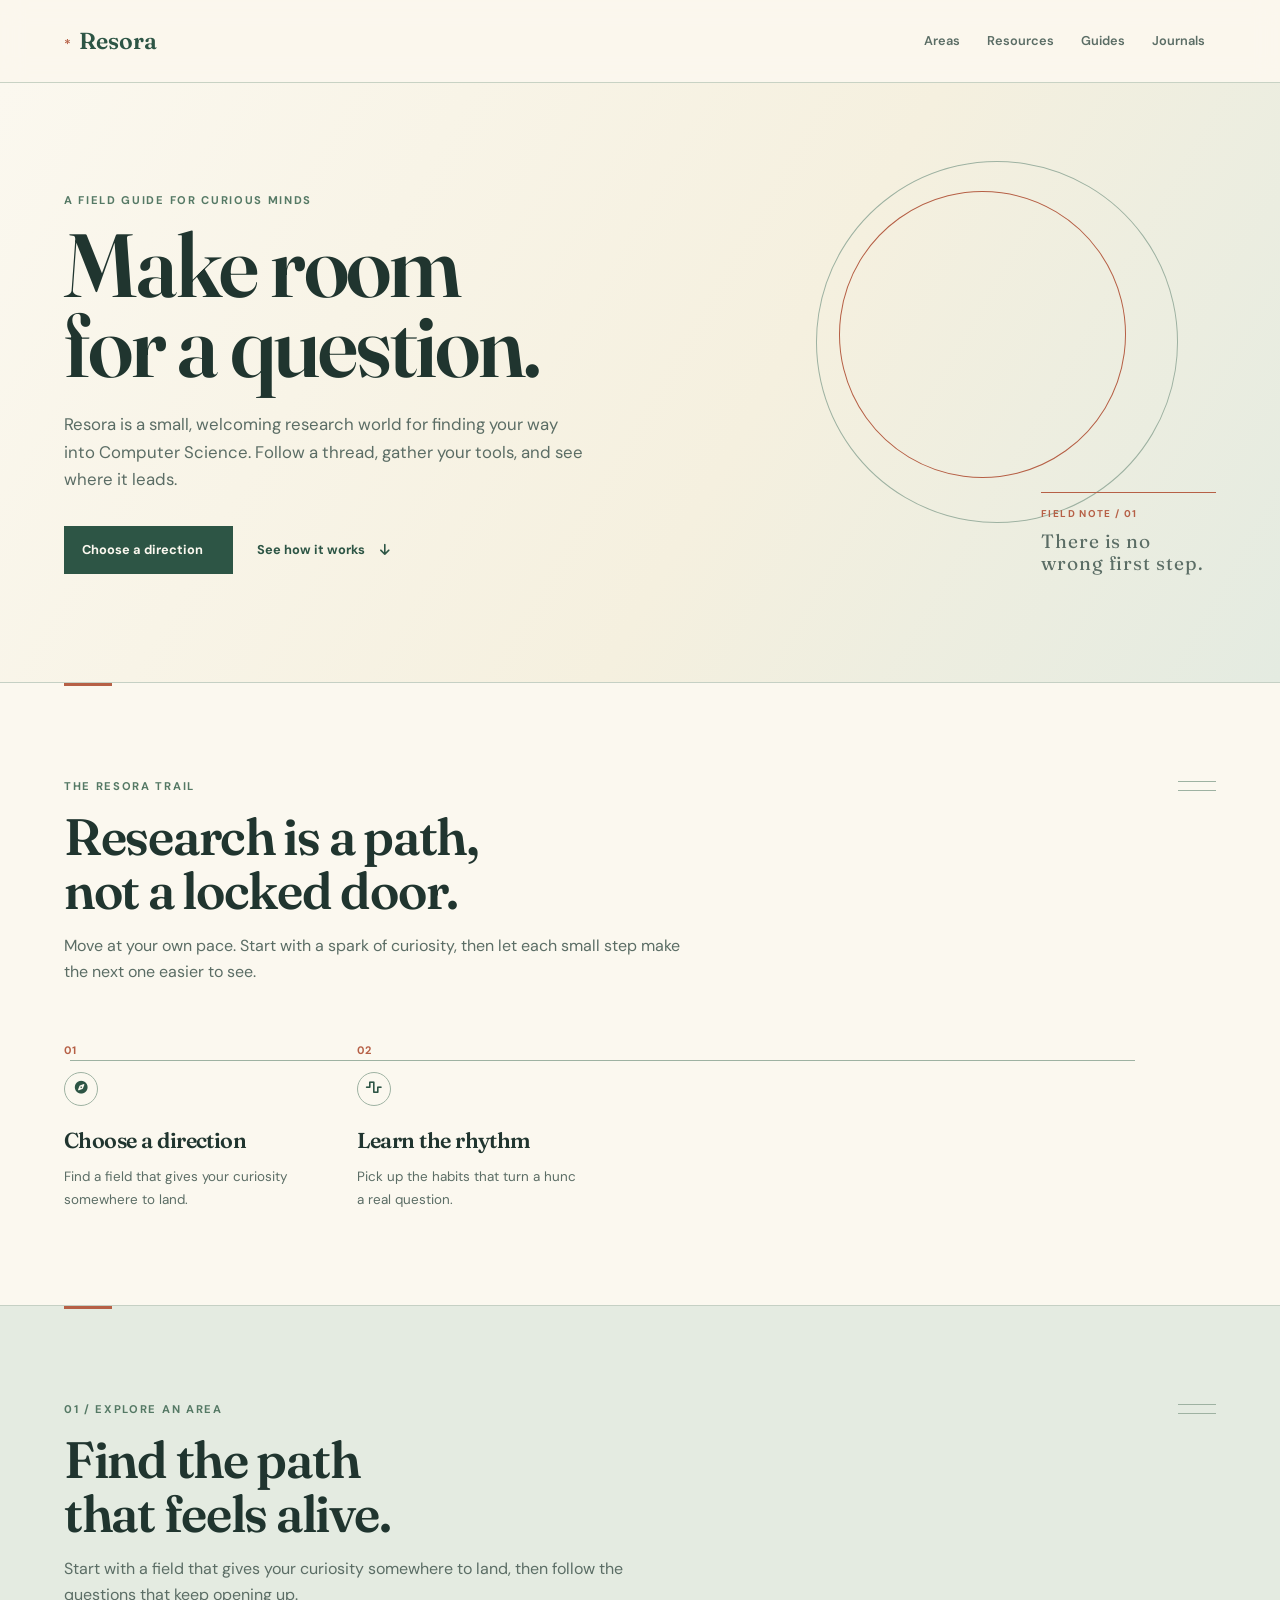
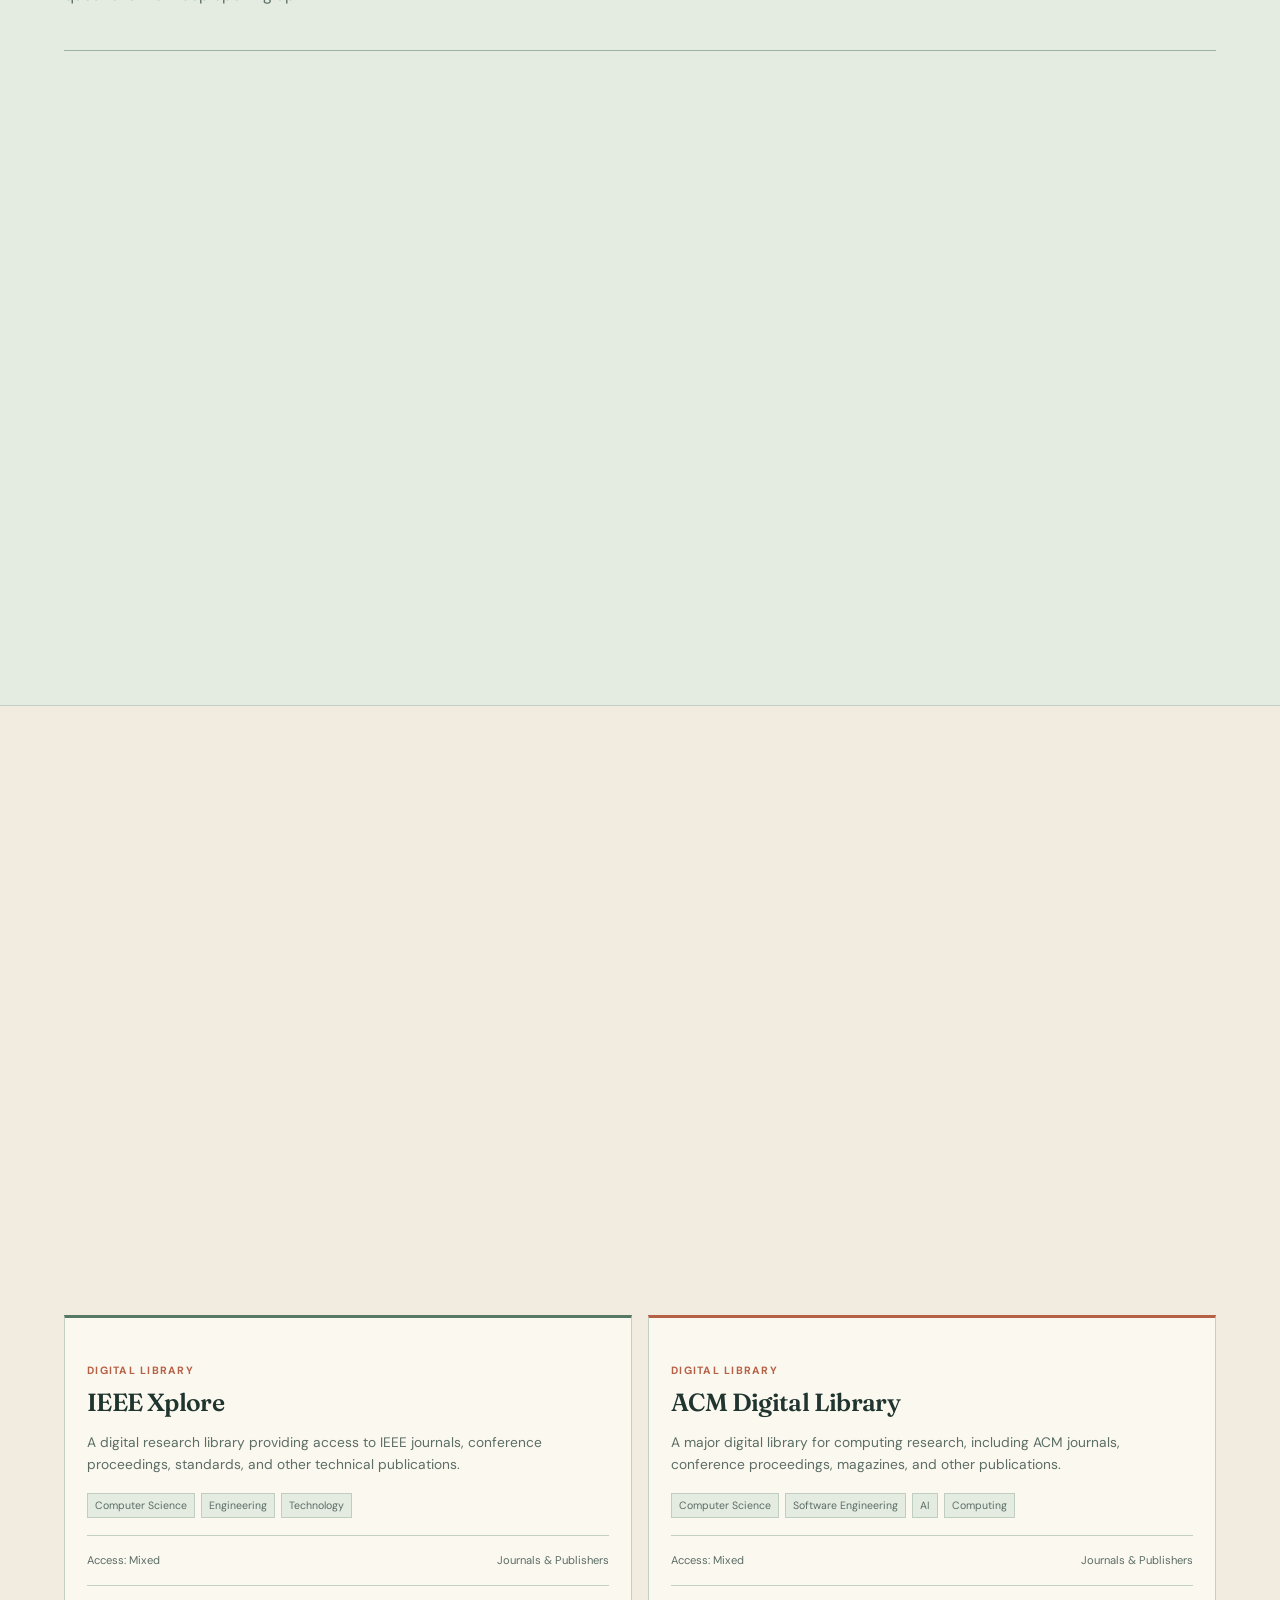
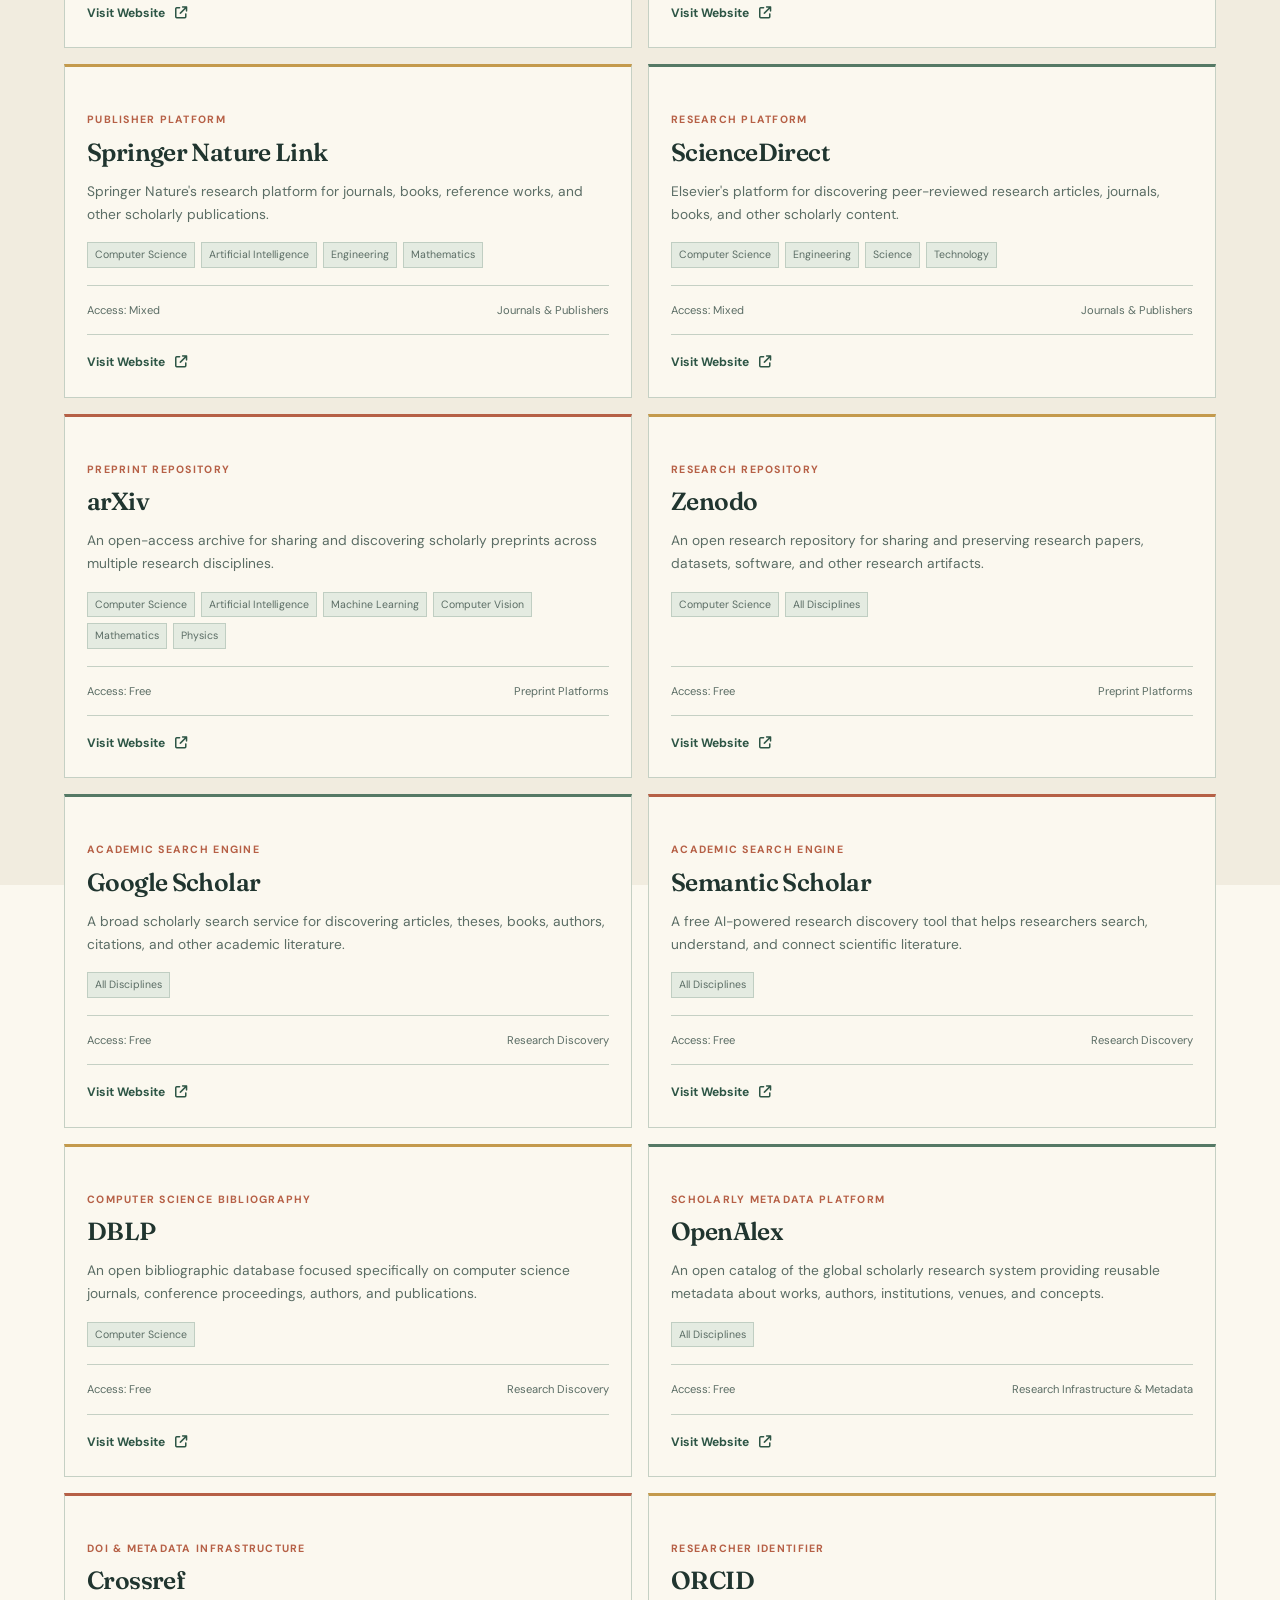
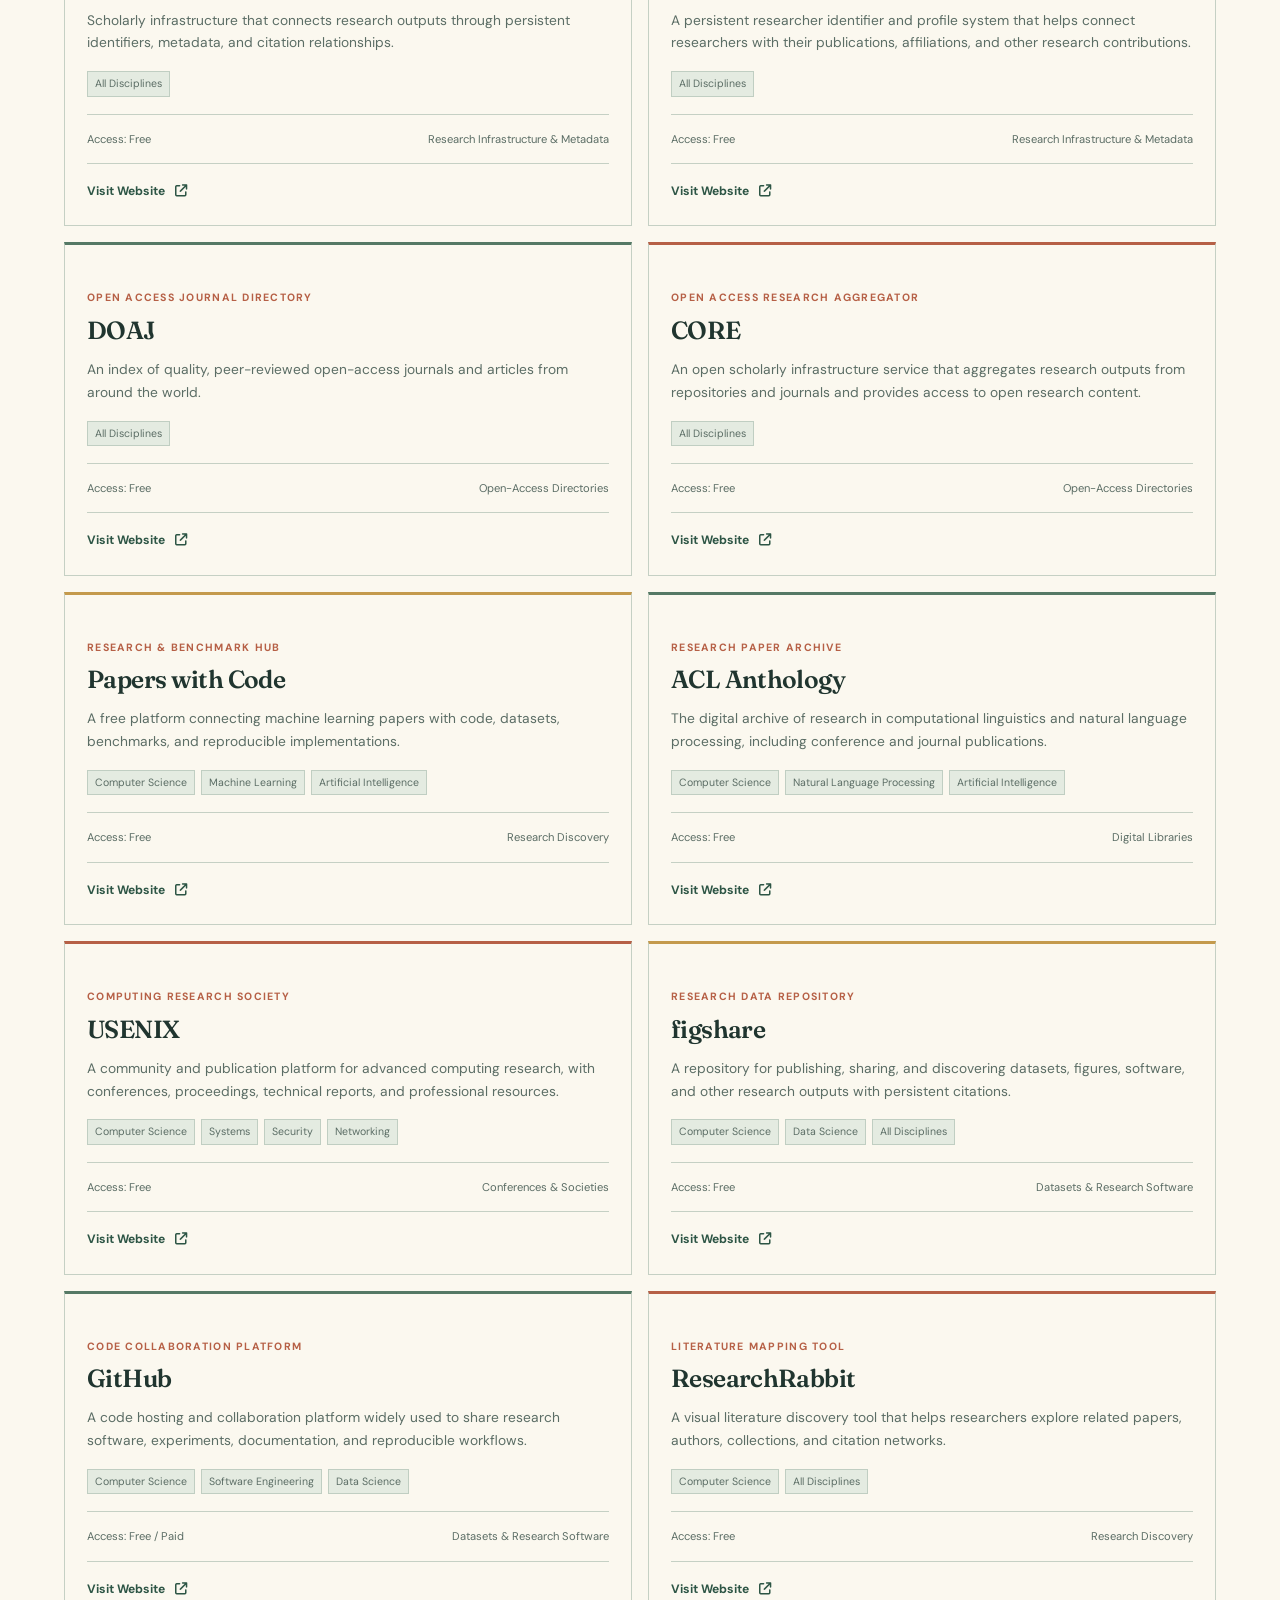
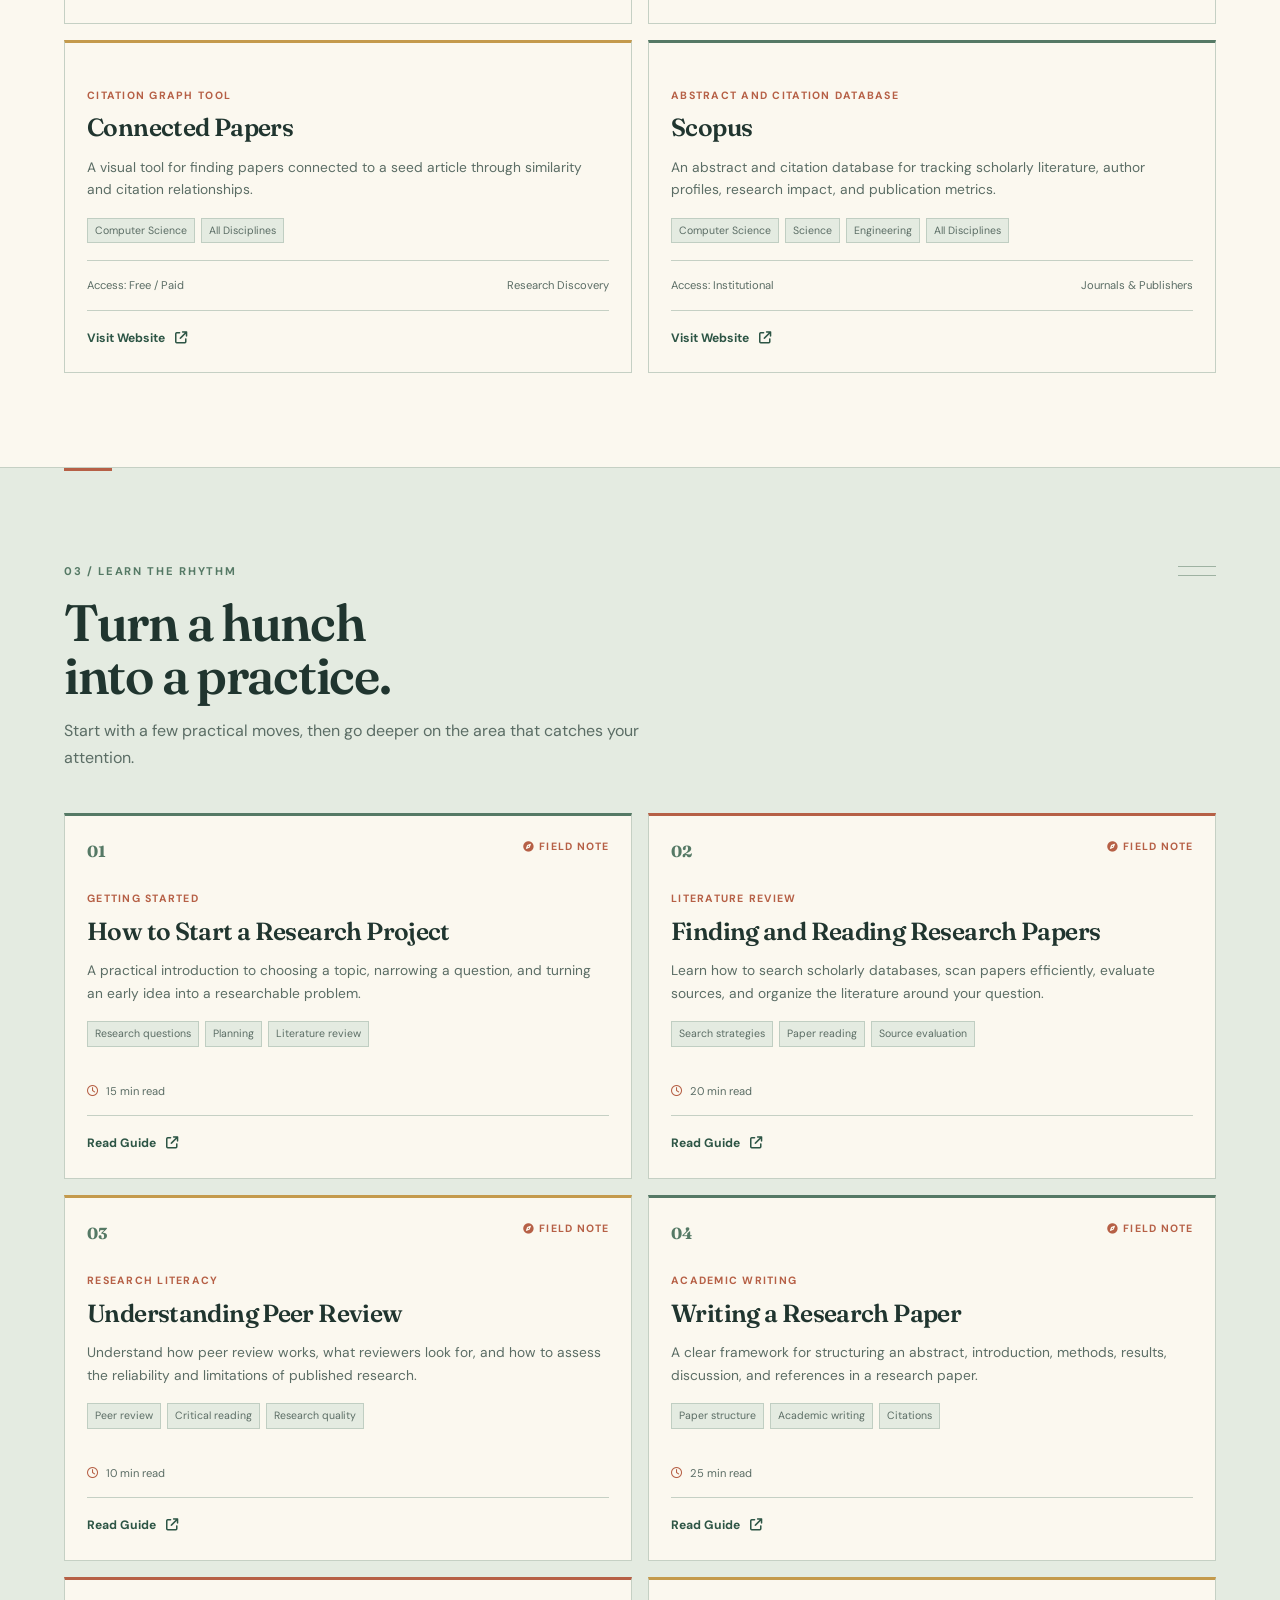
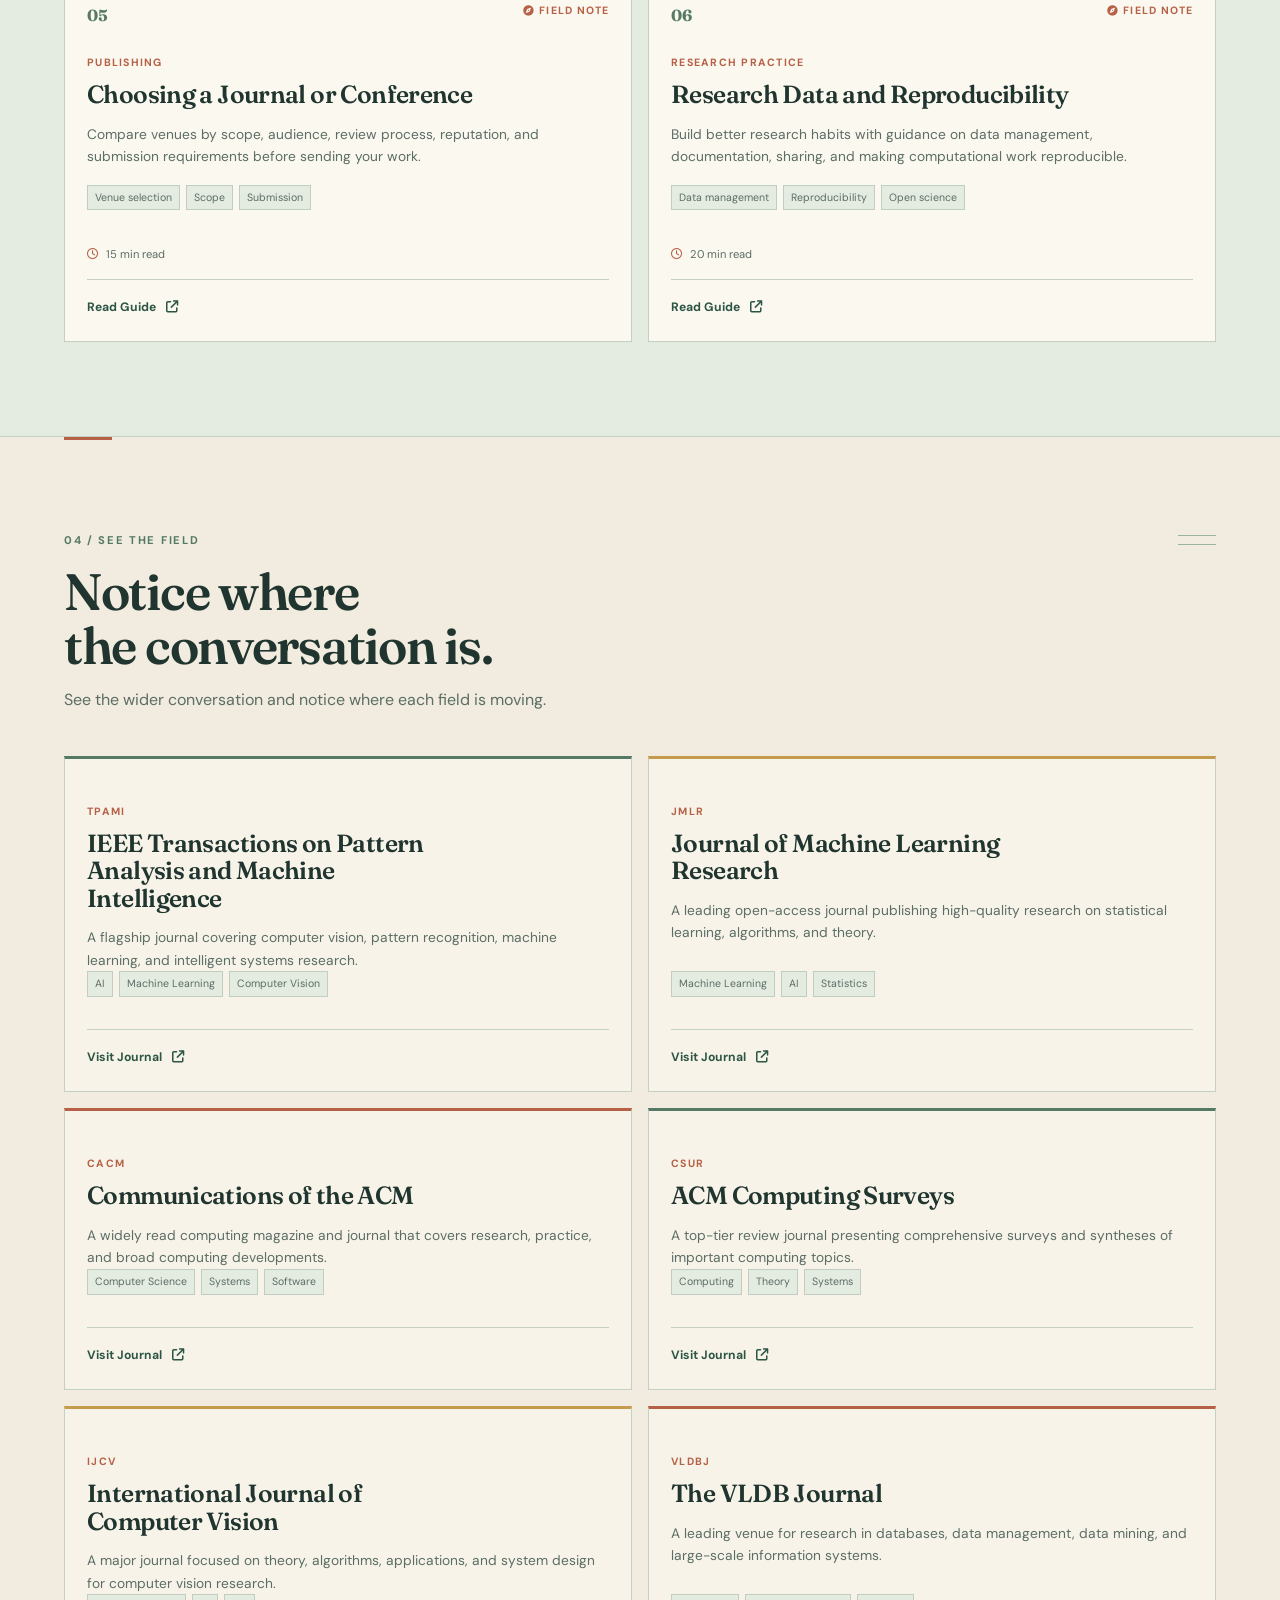
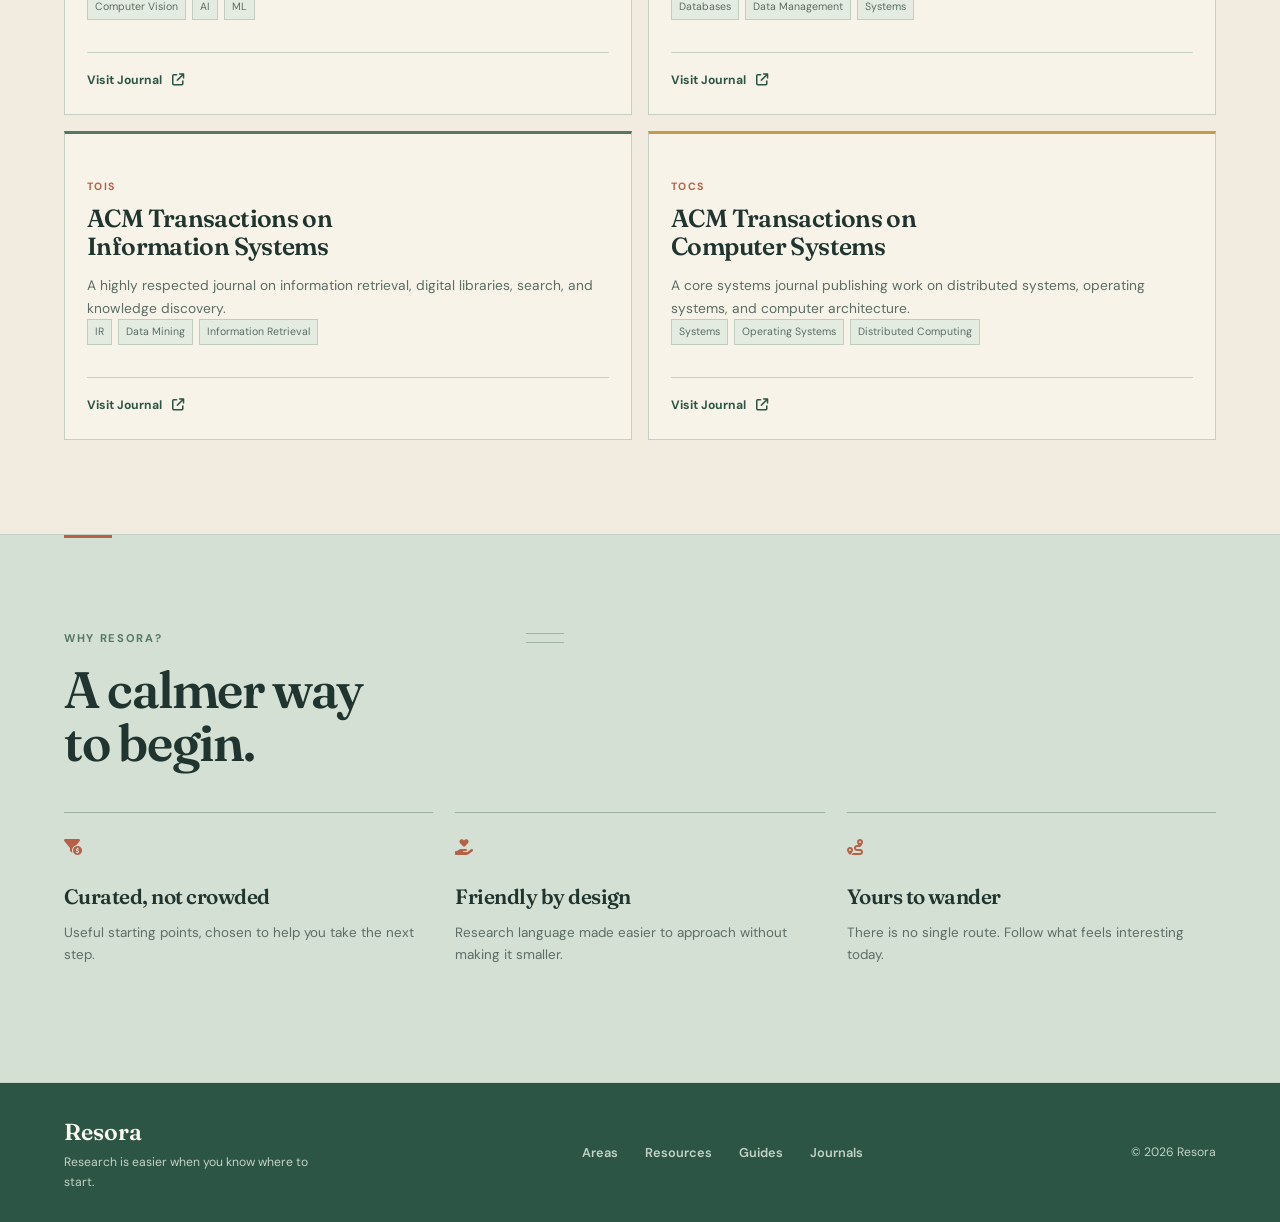
==== commit 512e6687: "Enhance Font Awesome link with security attributes Added integrity and crossorigin attributes to Fon" ====
--- a/index.html
+++ b/index.html
@@ -11,10 +11,7 @@
       content="A curated research resource directory for Computer Science students."
     />
     <title>Resora | Find Your Way Into Research</title>
-    <link
-      rel="stylesheet"
-      href="https://cdnjs.cloudflare.com/ajax/libs/font-awesome/6.7.2/css/all.min.css"
-    />
+    <link rel="stylesheet" href="https://cdnjs.cloudflare.com/ajax/libs/font-awesome/6.7.2/css/all.min.css" integrity="sha384-nRgPTkuX86pH8yjPJUAFuASXQSSl2/bBUiNV47vSYpKFxHJhbcrGnmlYpYJMeD7a" crossorigin="anonymous">
     <link rel="icon" type="image/png" href="assets/favicon.png" />
     <link rel="stylesheet" href="css/style.css" />
   </head>
@@ -248,4 +245,4 @@
     
     <script type="module" src="js/script.js"></script>
   </body>
-</html>+</html>
